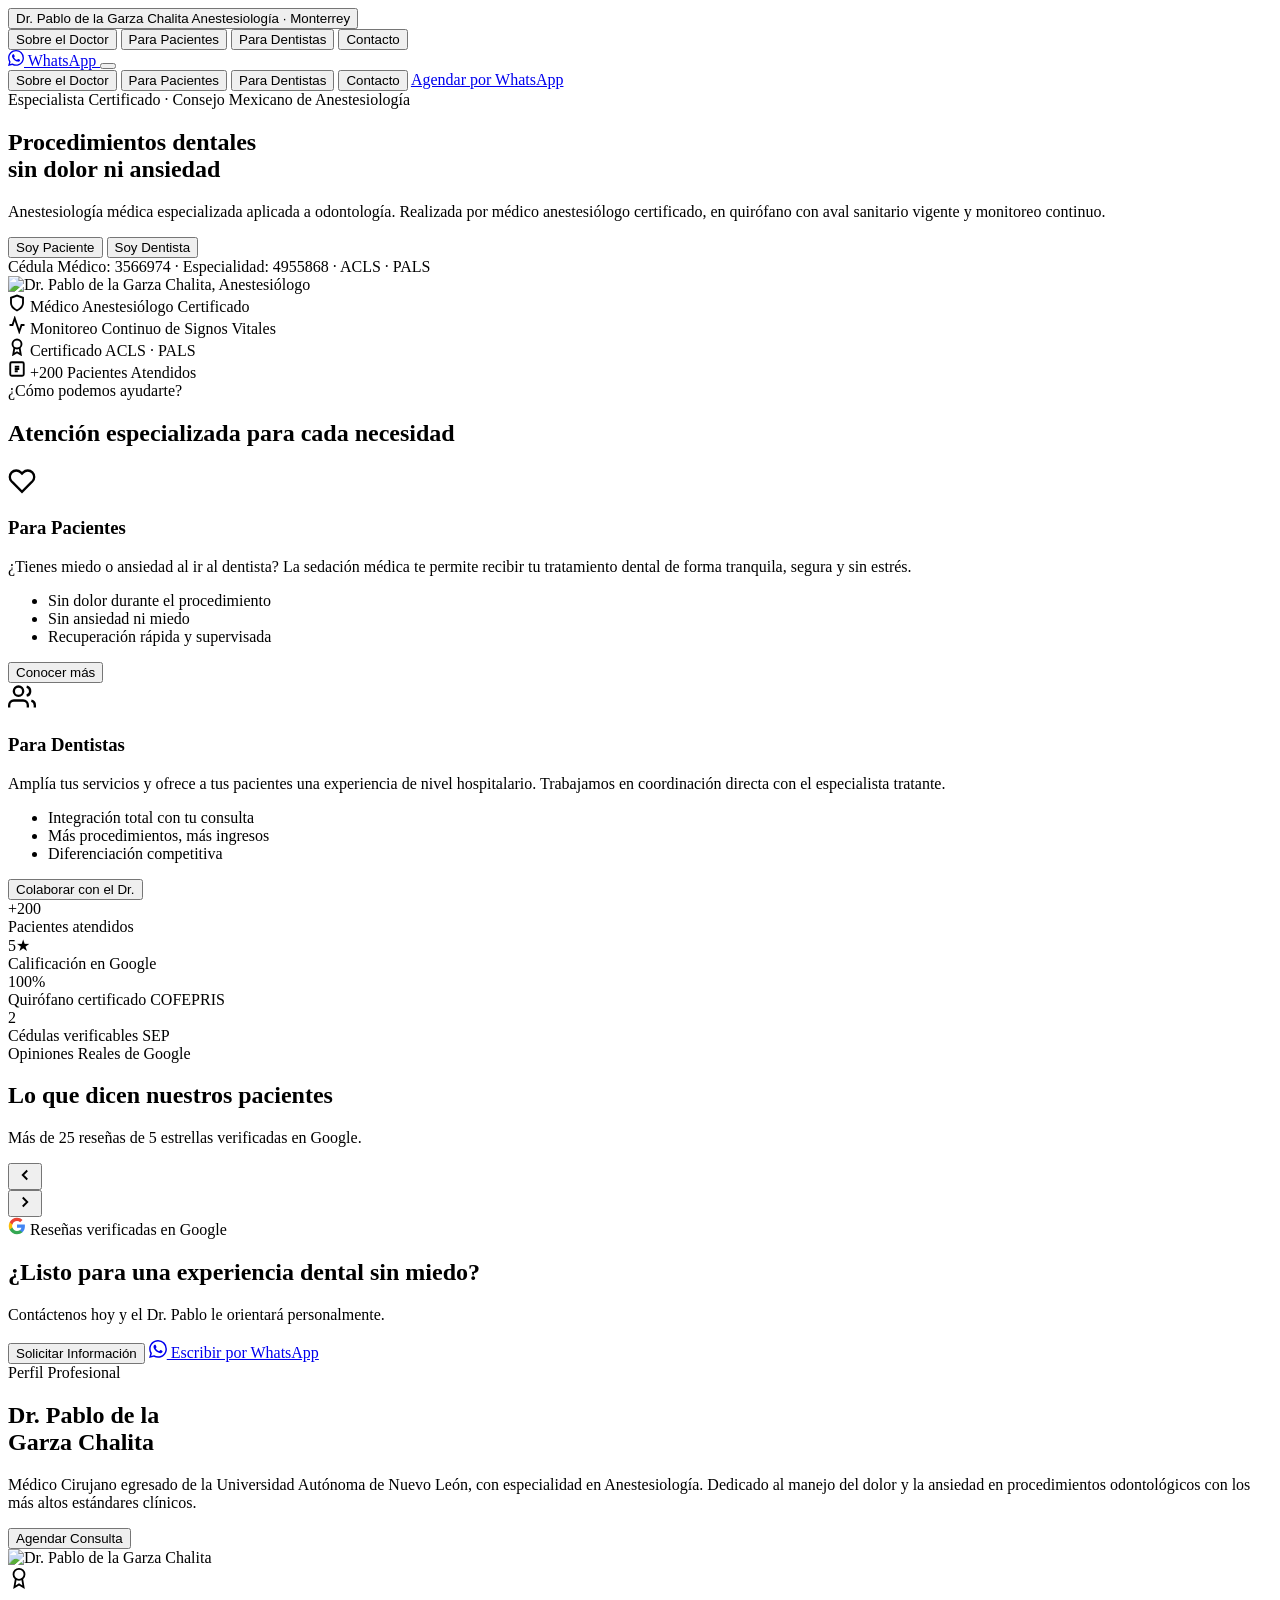
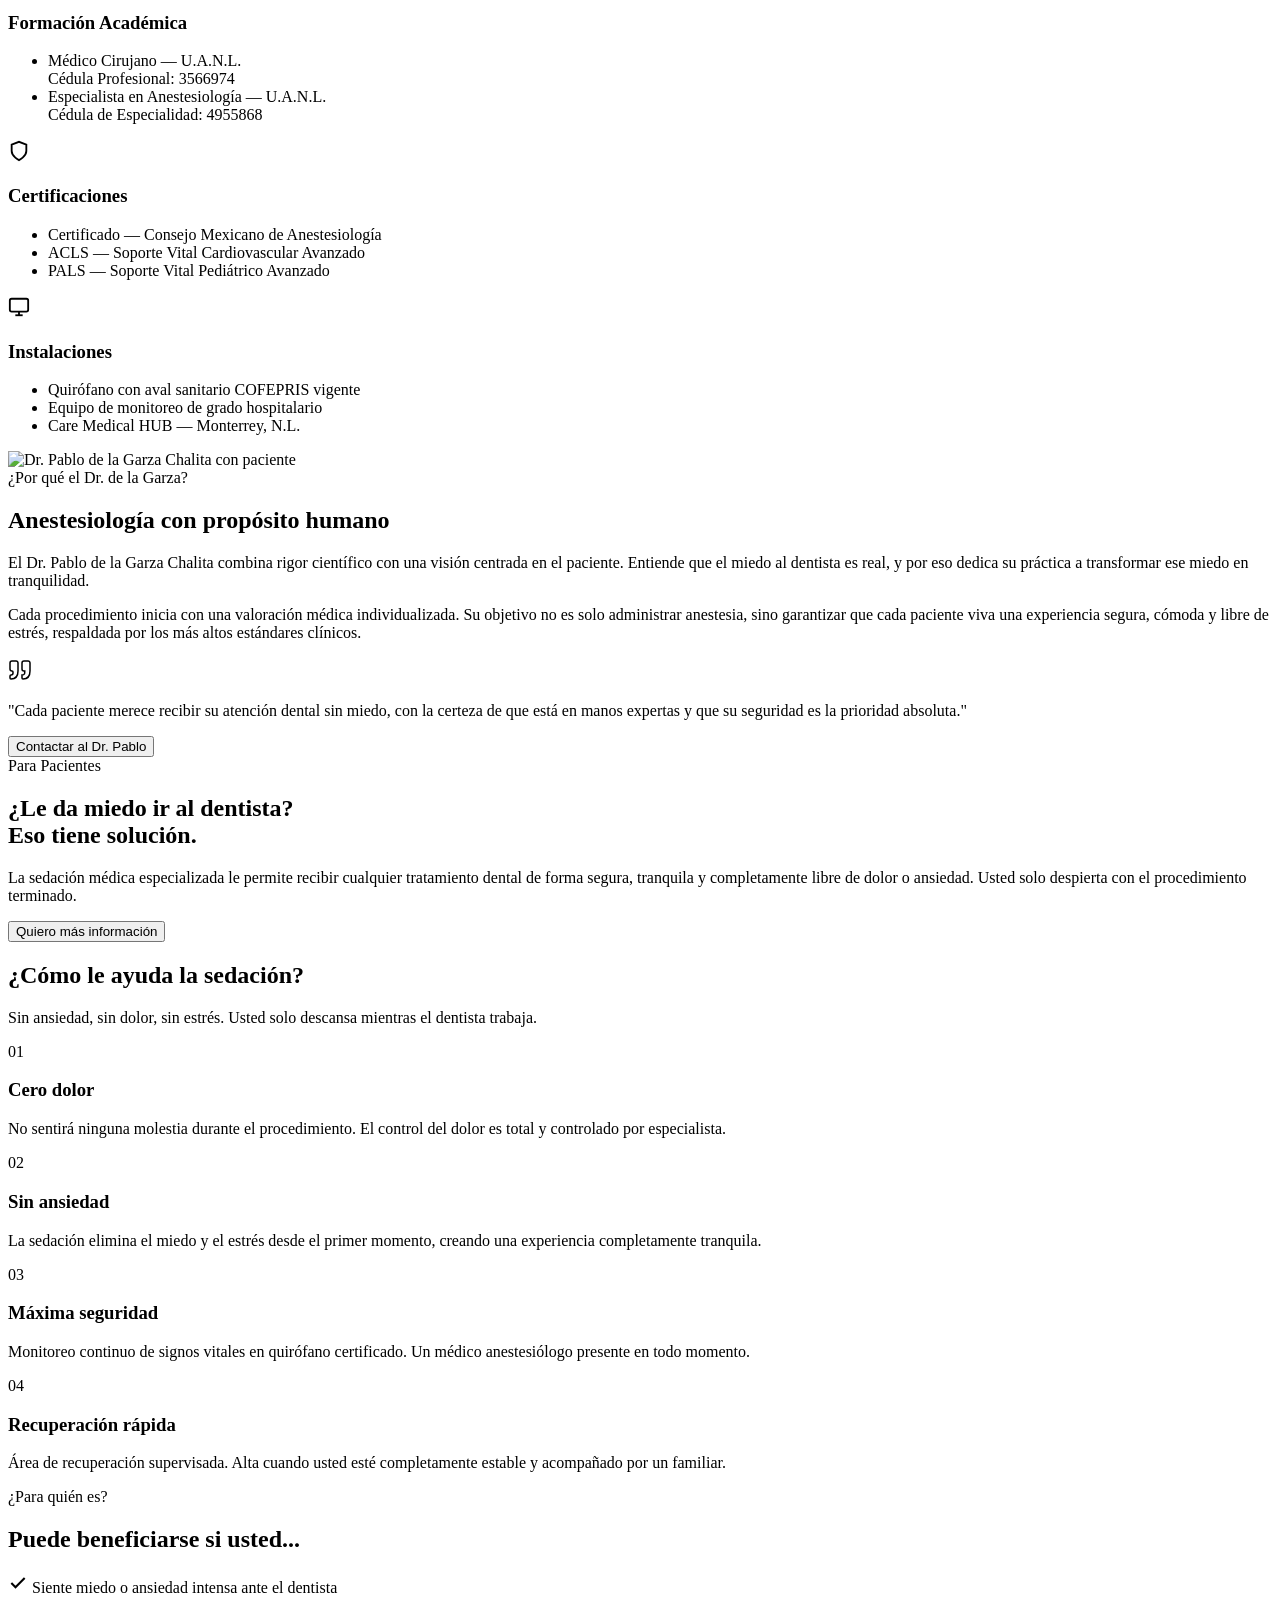
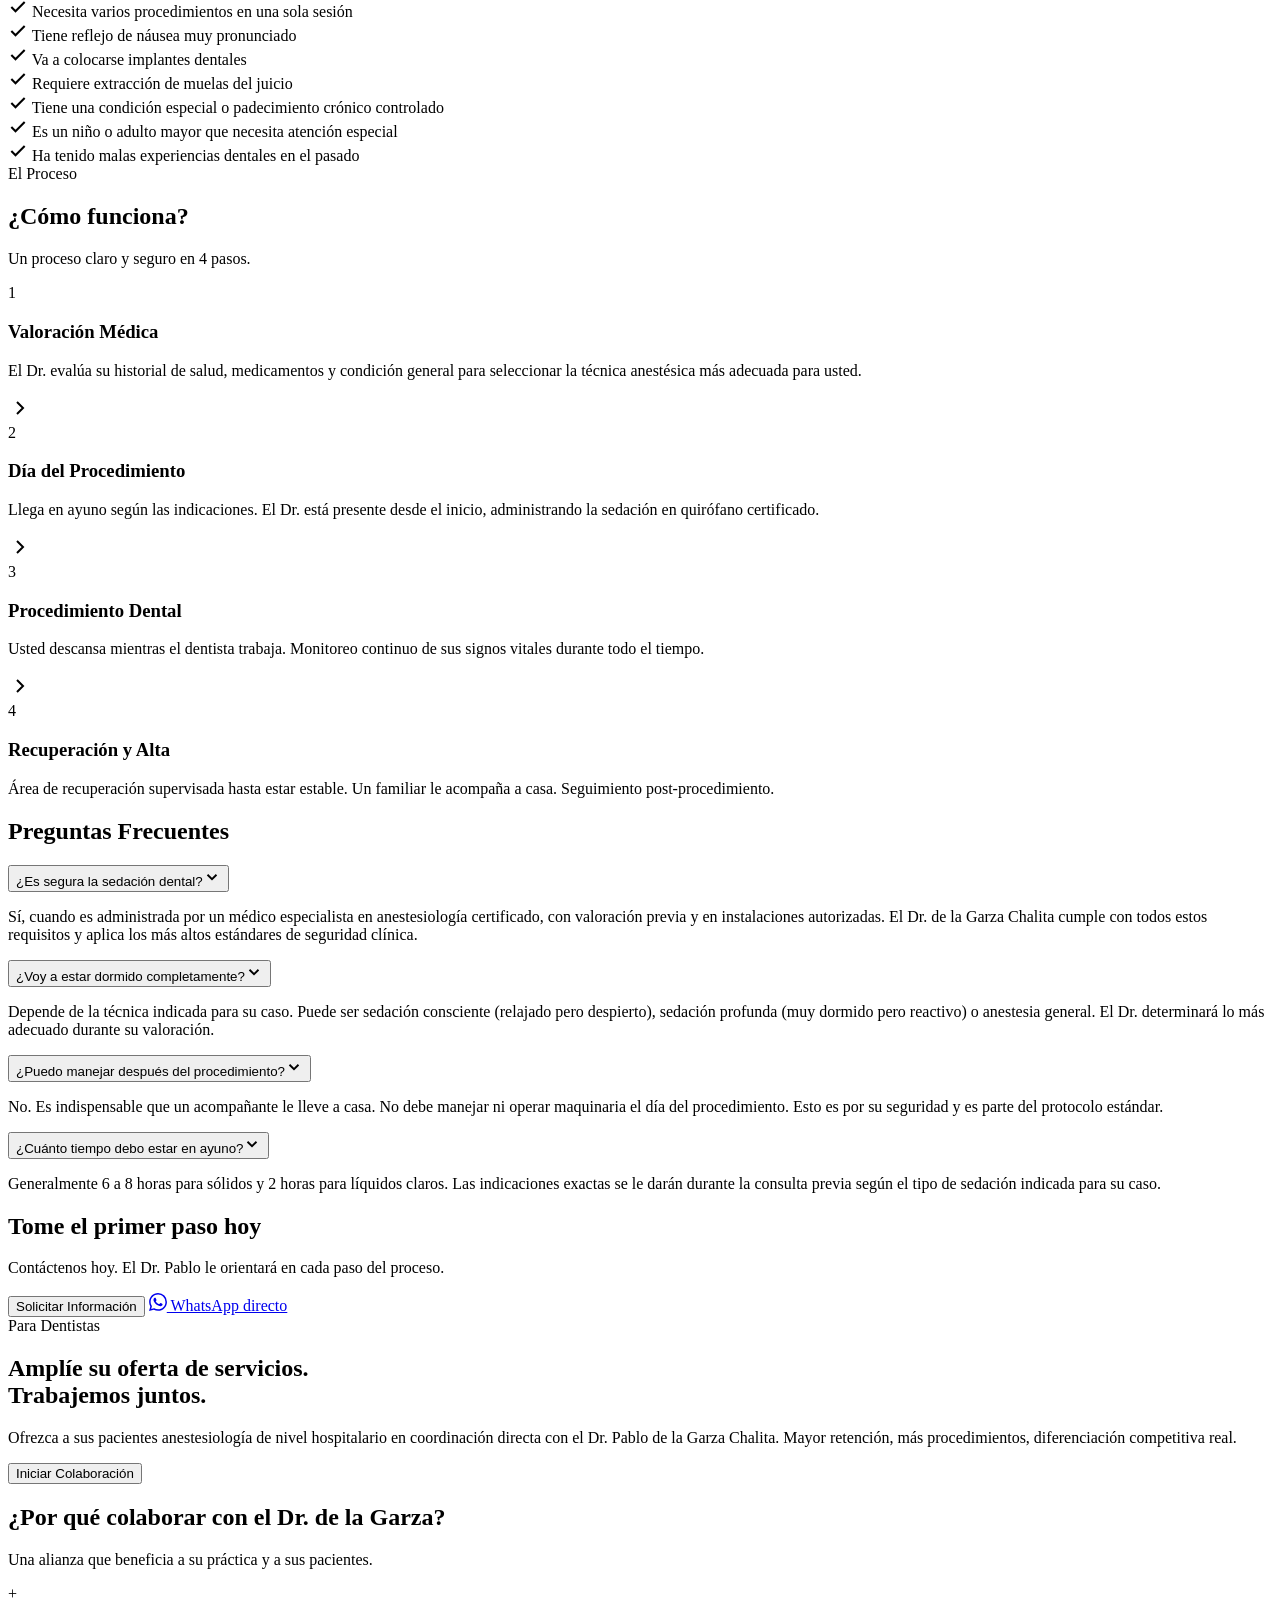
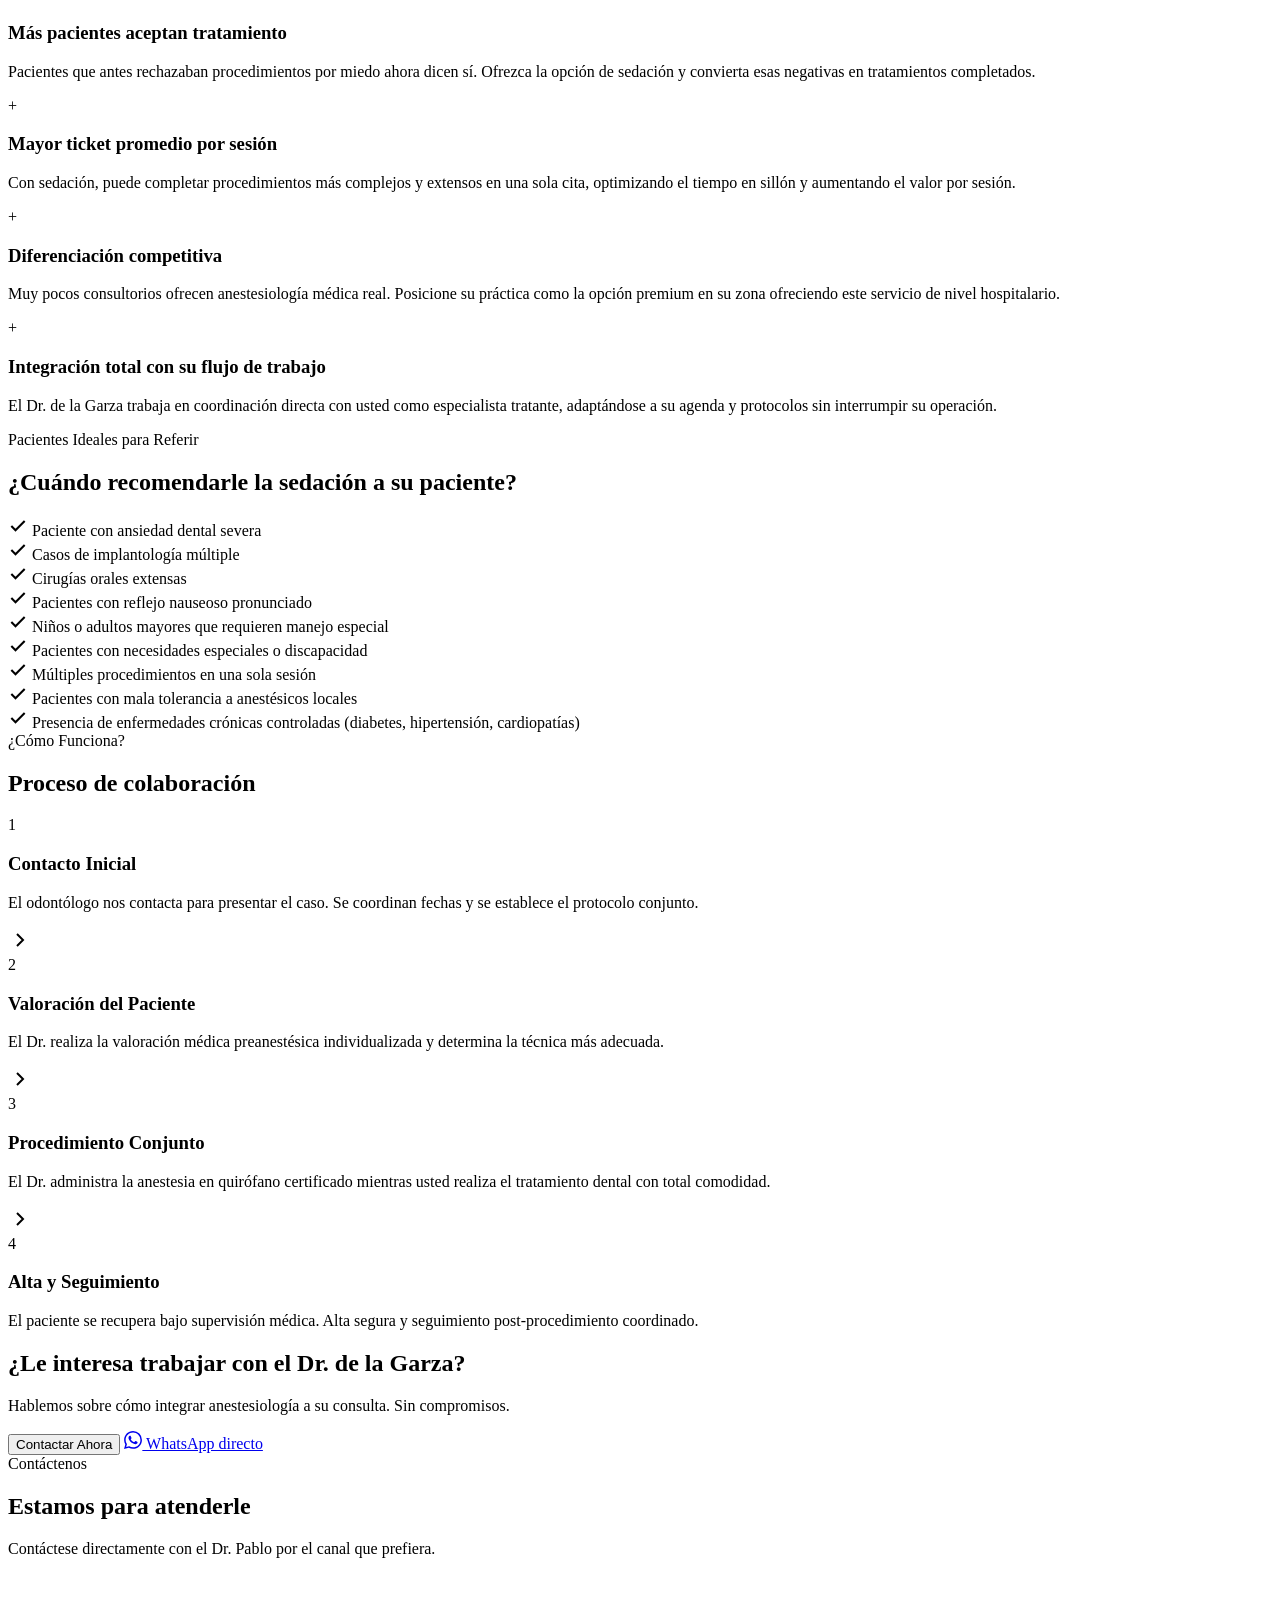
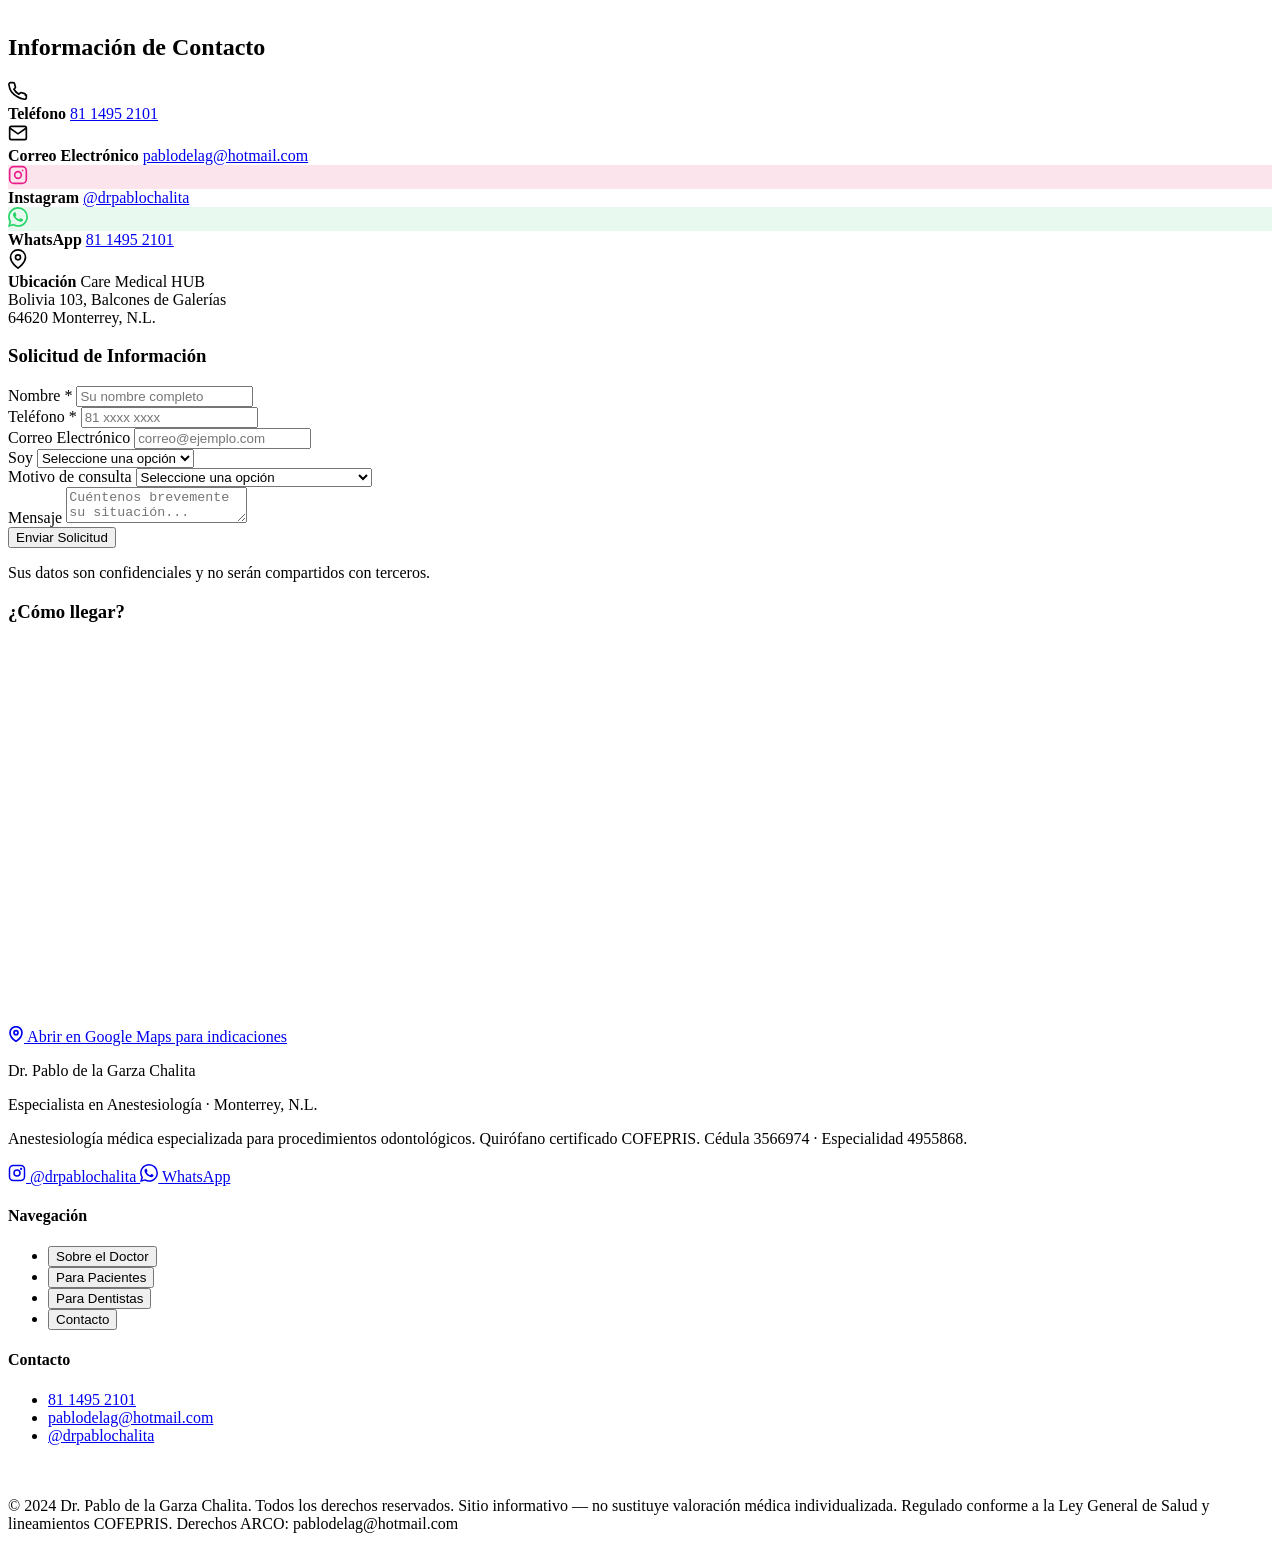
==== index.html @ 5758298a "Add files via upload" ====
<!DOCTYPE html>
<html lang="es">
<head>
  <meta charset="UTF-8" />
  <meta name="viewport" content="width=device-width, initial-scale=1.0" />
  <title>Dr. Pablo de la Garza Chalita — Anestesiología Dental | Monterrey</title>
  <meta name="description" content="Especialista en anestesiología para procedimientos odontológicos en Monterrey. Sedación segura en quirófano certificado. Dr. Pablo de la Garza Chalita." />
  <link rel="preconnect" href="https://fonts.googleapis.com" />
  <link rel="preconnect" href="https://fonts.gstatic.com" crossorigin />
  <link href="https://fonts.googleapis.com/css2?family=Inter:wght@400;500;600;700;800&display=swap" rel="stylesheet" />
  <link rel="icon" type="image/png" href="favicon.png" />
  <link rel="apple-touch-icon" href="favicon.png" />
  <link rel="stylesheet" href="css/styles.css" />
</head>
<body>

<!-- ═══════════════════════════════════════════════════════════
     NAVBAR
═══════════════════════════════════════════════════════════ -->
<nav id="navbar">
  <div class="nav-container">

    <button class="nav-brand" data-page="home" aria-label="Inicio">
      <span class="nav-brand-name">Dr. Pablo de la Garza Chalita</span>
      <span class="nav-brand-sub">Anestesiología · Monterrey</span>
    </button>

    <div class="nav-links" id="nav-links">
      <button class="nav-tab" data-page="doctor">Sobre el Doctor</button>
      <button class="nav-tab" data-page="pacientes">Para Pacientes</button>
      <button class="nav-tab" data-page="dentistas">Para Dentistas</button>
      <button class="nav-tab" data-page="contacto">Contacto</button>
    </div>

    <a href="https://wa.me/528114952101?text=Hola%20Dr.%20Pablo%2C%20me%20gustar%C3%ADa%20obtener%20informaci%C3%B3n%20sobre%20sus%20servicios."
       target="_blank" rel="noopener noreferrer" class="nav-wa" aria-label="WhatsApp">
      <svg width="16" height="16" viewBox="0 0 24 24" fill="currentColor" aria-hidden="true"><path d="M17.472 14.382c-.297-.149-1.758-.867-2.03-.967-.273-.099-.471-.148-.67.15-.197.297-.767.966-.94 1.164-.173.199-.347.223-.644.075-.297-.15-1.255-.463-2.39-1.475-.883-.788-1.48-1.761-1.653-2.059-.173-.297-.018-.458.13-.606.134-.133.298-.347.446-.52.149-.174.198-.298.298-.497.099-.198.05-.371-.025-.52-.075-.149-.669-1.612-.916-2.207-.242-.579-.487-.5-.669-.51-.173-.008-.371-.01-.57-.01-.198 0-.52.074-.792.372-.272.297-1.04 1.016-1.04 2.479 0 1.462 1.065 2.875 1.213 3.074.149.198 2.096 3.2 5.077 4.487.709.306 1.262.489 1.694.625.712.227 1.36.195 1.871.118.571-.085 1.758-.719 2.006-1.413.248-.694.248-1.289.173-1.413-.074-.124-.272-.198-.57-.347m-5.421 7.403h-.004a9.87 9.87 0 01-5.031-1.378l-.361-.214-3.741.982.998-3.648-.235-.374a9.86 9.86 0 01-1.51-5.26c.001-5.45 4.436-9.884 9.888-9.884 2.64 0 5.122 1.03 6.988 2.898a9.825 9.825 0 012.893 6.994c-.003 5.45-4.437 9.884-9.885 9.884m8.413-18.297A11.815 11.815 0 0012.05 0C5.495 0 .16 5.335.157 11.892c0 2.096.547 4.142 1.588 5.945L.057 24l6.305-1.654a11.882 11.882 0 005.683 1.448h.005c6.554 0 11.89-5.335 11.893-11.893a11.821 11.821 0 00-3.48-8.413z"/></svg>
      WhatsApp
    </a>

    <button class="hamburger" id="hamburger" aria-label="Menú" aria-expanded="false">
      <span></span><span></span><span></span>
    </button>
  </div>

  <div class="mobile-menu" id="mobile-menu">
    <button class="mob-tab" data-page="doctor">Sobre el Doctor</button>
    <button class="mob-tab" data-page="pacientes">Para Pacientes</button>
    <button class="mob-tab" data-page="dentistas">Para Dentistas</button>
    <button class="mob-tab" data-page="contacto">Contacto</button>
    <a href="https://wa.me/528114952101?text=Hola%20Dr.%20Pablo%2C%20me%20gustar%C3%ADa%20obtener%20informaci%C3%B3n%20sobre%20sus%20servicios."
       target="_blank" rel="noopener noreferrer" class="mob-wa">Agendar por WhatsApp</a>
  </div>
</nav>


<!-- ═══════════════════════════════════════════════════════════
     PAGE: HOME
═══════════════════════════════════════════════════════════ -->
<main id="page-home" class="page active">

  <!-- HERO -->
  <section class="hero">
    <div class="hero-bg"></div>
    <div class="hero-inner">
      <div class="hero-text">
        <div class="pill anim-fade-up">Especialista Certificado · Consejo Mexicano de Anestesiología</div>
        <h1 class="anim-fade-up d1">Procedimientos dentales<br/><span>sin dolor ni ansiedad</span></h1>
        <p class="hero-sub anim-fade-up d2">Anestesiología médica especializada aplicada a odontología. Realizada por médico anestesiólogo certificado, en quirófano con aval sanitario vigente y monitoreo continuo.</p>
        <div class="hero-ctas anim-fade-up d3">
          <button class="btn-primary" data-page="pacientes">Soy Paciente</button>
          <button class="btn-outline-w" data-page="dentistas">Soy Dentista</button>
        </div>
        <div class="hero-creds anim-fade-up d4">
          <span>Cédula Médico: 3566974</span>
          <span class="sep">·</span>
          <span>Especialidad: 4955868</span>
          <span class="sep">·</span>
          <span>ACLS · PALS</span>
        </div>
      </div>
      <div class="hero-photo anim-fade-right d2">
        <div class="hero-photo-card">
          <img src="img/doctor-principal.jpg" alt="Dr. Pablo de la Garza Chalita, Anestesiólogo" />
        </div>
      </div>
    </div>
  </section>

  <!-- TRUST BAR -->
  <div class="trust-bar">
    <div class="trust-inner">
      <div class="trust-item anim-fade-up">
        <svg width="18" height="18" viewBox="0 0 24 24" fill="none" stroke="currentColor" stroke-width="2.5" aria-hidden="true"><path d="M12 22s8-4 8-10V5l-8-3-8 3v7c0 6 8 10 8 10z"/></svg>
        Médico Anestesiólogo Certificado
      </div>
      <div class="trust-item anim-fade-up d1">
        <svg width="18" height="18" viewBox="0 0 24 24" fill="none" stroke="currentColor" stroke-width="2.5" aria-hidden="true"><polyline points="22 12 18 12 15 21 9 3 6 12 2 12"/></svg>
        Monitoreo Continuo de Signos Vitales
      </div>
      <div class="trust-item anim-fade-up d2">
        <svg width="18" height="18" viewBox="0 0 24 24" fill="none" stroke="currentColor" stroke-width="2.5" aria-hidden="true"><circle cx="12" cy="8" r="6"/><path d="M15.477 12.89L17 22l-5-3-5 3 1.523-9.11"/></svg>
        Certificado ACLS · PALS
      </div>
      <div class="trust-item anim-fade-up d3">
        <svg width="18" height="18" viewBox="0 0 24 24" fill="none" stroke="currentColor" stroke-width="2.5" aria-hidden="true"><rect x="3" y="3" width="18" height="18" rx="2"/><path d="M9 9h6M9 12h6M9 15h4"/></svg>
        +200 Pacientes Atendidos
      </div>
    </div>
  </div>

  <!-- AUDIENCIAS -->
  <section class="audiences">
    <div class="section-container">
      <div class="section-hd centered">
        <div class="pill pill-dark">¿Cómo podemos ayudarte?</div>
        <h2>Atención especializada para cada necesidad</h2>
      </div>
      <div class="audience-grid">
        <div class="audience-card patient-card anim-fade-left">
          <div class="audience-icon">
            <svg width="28" height="28" viewBox="0 0 24 24" fill="none" stroke="currentColor" stroke-width="2" aria-hidden="true"><path d="M20.84 4.61a5.5 5.5 0 0 0-7.78 0L12 5.67l-1.06-1.06a5.5 5.5 0 0 0-7.78 7.78l1.06 1.06L12 21.23l7.78-7.78 1.06-1.06a5.5 5.5 0 0 0 0-7.78z"/></svg>
          </div>
          <h3>Para Pacientes</h3>
          <p>¿Tienes miedo o ansiedad al ir al dentista? La sedación médica te permite recibir tu tratamiento dental de forma tranquila, segura y sin estrés.</p>
          <ul class="audience-list">
            <li>Sin dolor durante el procedimiento</li>
            <li>Sin ansiedad ni miedo</li>
            <li>Recuperación rápida y supervisada</li>
          </ul>
          <button class="btn-primary" data-page="pacientes">Conocer más</button>
        </div>

        <div class="audience-card dentist-card anim-fade-right">
          <div class="audience-icon dentist-icon">
            <svg width="28" height="28" viewBox="0 0 24 24" fill="none" stroke="currentColor" stroke-width="2" aria-hidden="true"><path d="M17 21v-2a4 4 0 0 0-4-4H5a4 4 0 0 0-4 4v2"/><circle cx="9" cy="7" r="4"/><path d="M23 21v-2a4 4 0 0 0-3-3.87"/><path d="M16 3.13a4 4 0 0 1 0 7.75"/></svg>
          </div>
          <h3>Para Dentistas</h3>
          <p>Amplía tus servicios y ofrece a tus pacientes una experiencia de nivel hospitalario. Trabajamos en coordinación directa con el especialista tratante.</p>
          <ul class="audience-list">
            <li>Integración total con tu consulta</li>
            <li>Más procedimientos, más ingresos</li>
            <li>Diferenciación competitiva</li>
          </ul>
          <button class="btn-navy" data-page="dentistas">Colaborar con el Dr.</button>
        </div>
      </div>
    </div>
  </section>

  <!-- STATS -->
  <section class="stats-section">
    <div class="section-container">
      <div class="stats-grid">
        <div class="stat-item anim-scale">
          <div class="stat-num">+200</div>
          <div class="stat-lbl">Pacientes atendidos</div>
        </div>
        <div class="stat-item anim-scale d1">
          <div class="stat-num">5★</div>
          <div class="stat-lbl">Calificación en Google</div>
        </div>
        <div class="stat-item anim-scale d2">
          <div class="stat-num">100%</div>
          <div class="stat-lbl">Quirófano certificado COFEPRIS</div>
        </div>
        <div class="stat-item anim-scale d3">
          <div class="stat-num">2</div>
          <div class="stat-lbl">Cédulas verificables SEP</div>
        </div>
      </div>
    </div>
  </section>

  <!-- TESTIMONIALES -->
  <section class="testimonials-section">
    <div class="section-container">
      <div class="section-hd centered">
        <div class="pill">Opiniones Reales de Google</div>
        <h2>Lo que dicen nuestros pacientes</h2>
        <p class="section-sub">Más de 25 reseñas de 5 estrellas verificadas en Google.</p>
      </div>
      <div class="testimonials-wrap anim-fade-up">
        <div class="testimonials-track" id="testimonials-track">
          <!-- Rendered by JS -->
        </div>
        <div class="testimonials-nav">
          <button class="t-prev" id="t-prev" aria-label="Anterior">
            <svg width="18" height="18" viewBox="0 0 24 24" fill="none" stroke="currentColor" stroke-width="2.5"><polyline points="15 18 9 12 15 6"/></svg>
          </button>
          <div class="t-dots" id="t-dots"></div>
          <button class="t-next" id="t-next" aria-label="Siguiente">
            <svg width="18" height="18" viewBox="0 0 24 24" fill="none" stroke="currentColor" stroke-width="2.5"><polyline points="9 18 15 12 9 6"/></svg>
          </button>
        </div>
        <div class="google-badge">
          <svg width="18" height="18" viewBox="0 0 24 24" aria-hidden="true"><path d="M22.56 12.25c0-.78-.07-1.53-.2-2.25H12v4.26h5.92c-.26 1.37-1.04 2.53-2.21 3.31v2.77h3.57c2.08-1.92 3.28-4.74 3.28-8.09z" fill="#4285F4"/><path d="M12 23c2.97 0 5.46-.98 7.28-2.66l-3.57-2.77c-.98.66-2.23 1.06-3.71 1.06-2.86 0-5.29-1.93-6.16-4.53H2.18v2.84C3.99 20.53 7.7 23 12 23z" fill="#34A853"/><path d="M5.84 14.09c-.22-.66-.35-1.36-.35-2.09s.13-1.43.35-2.09V7.07H2.18C1.43 8.55 1 10.22 1 12s.43 3.45 1.18 4.93l2.85-2.22.81-.62z" fill="#FBBC05"/><path d="M12 5.38c1.62 0 3.06.56 4.21 1.64l3.15-3.15C17.45 2.09 14.97 1 12 1 7.7 1 3.99 3.47 2.18 7.07l3.66 2.84c.87-2.6 3.3-4.53 6.16-4.53z" fill="#EA4335"/></svg>
          Reseñas verificadas en Google
        </div>
      </div>
    </div>
  </section>

  <!-- HOME CTA FINAL -->
  <section class="cta-banner">
    <div class="section-container">
      <div class="cta-banner-inner">
        <div class="cta-banner-text">
          <h2>¿Listo para una experiencia dental sin miedo?</h2>
          <p>Contáctenos hoy y el Dr. Pablo le orientará personalmente.</p>
        </div>
        <div class="cta-banner-btns">
          <button class="btn-primary" data-page="contacto">Solicitar Información</button>
          <a href="https://wa.me/528114952101?text=Hola%20Dr.%20Pablo%2C%20me%20gustar%C3%ADa%20obtener%20informaci%C3%B3n%20sobre%20sus%20servicios."
             target="_blank" rel="noopener noreferrer" class="btn-wa-lg">
            <svg width="18" height="18" viewBox="0 0 24 24" fill="currentColor" aria-hidden="true"><path d="M17.472 14.382c-.297-.149-1.758-.867-2.03-.967-.273-.099-.471-.148-.67.15-.197.297-.767.966-.94 1.164-.173.199-.347.223-.644.075-.297-.15-1.255-.463-2.39-1.475-.883-.788-1.48-1.761-1.653-2.059-.173-.297-.018-.458.13-.606.134-.133.298-.347.446-.52.149-.174.198-.298.298-.497.099-.198.05-.371-.025-.52-.075-.149-.669-1.612-.916-2.207-.242-.579-.487-.5-.669-.51-.173-.008-.371-.01-.57-.01-.198 0-.52.074-.792.372-.272.297-1.04 1.016-1.04 2.479 0 1.462 1.065 2.875 1.213 3.074.149.198 2.096 3.2 5.077 4.487.709.306 1.262.489 1.694.625.712.227 1.36.195 1.871.118.571-.085 1.758-.719 2.006-1.413.248-.694.248-1.289.173-1.413-.074-.124-.272-.198-.57-.347m-5.421 7.403h-.004a9.87 9.87 0 01-5.031-1.378l-.361-.214-3.741.982.998-3.648-.235-.374a9.86 9.86 0 01-1.51-5.26c.001-5.45 4.436-9.884 9.888-9.884 2.64 0 5.122 1.03 6.988 2.898a9.825 9.825 0 012.893 6.994c-.003 5.45-4.437 9.884-9.885 9.884m8.413-18.297A11.815 11.815 0 0012.05 0C5.495 0 .16 5.335.157 11.892c0 2.096.547 4.142 1.588 5.945L.057 24l6.305-1.654a11.882 11.882 0 005.683 1.448h.005c6.554 0 11.89-5.335 11.893-11.893a11.821 11.821 0 00-3.48-8.413z"/></svg>
            Escribir por WhatsApp
          </a>
        </div>
      </div>
    </div>
  </section>

</main><!-- end page-home -->


<!-- ═══════════════════════════════════════════════════════════
     PAGE: SOBRE EL DOCTOR
═══════════════════════════════════════════════════════════ -->
<main id="page-doctor" class="page">

  <section class="page-hero page-hero-navy">
    <div class="section-container">
      <div class="page-hero-inner">
        <div class="page-hero-text">
          <div class="pill pill-light">Perfil Profesional</div>
          <h1>Dr. Pablo de la<br/>Garza Chalita</h1>
          <p>Médico Cirujano egresado de la Universidad Autónoma de Nuevo León, con especialidad en Anestesiología. Dedicado al manejo del dolor y la ansiedad en procedimientos odontológicos con los más altos estándares clínicos.</p>
          <button class="btn-primary" data-page="contacto">Agendar Consulta</button>
        </div>
        <div class="page-hero-photo">
          <img src="img/doctor-principal.jpg" alt="Dr. Pablo de la Garza Chalita" />
        </div>
      </div>
    </div>
  </section>

  <section class="credentials-section">
    <div class="section-container">
      <div class="creds-grid">
        <div class="cred-card anim-fade-up">
          <div class="cred-icon">
            <svg width="22" height="22" viewBox="0 0 24 24" fill="none" stroke="currentColor" stroke-width="2" aria-hidden="true"><circle cx="12" cy="8" r="6"/><path d="M15.477 12.89L17 22l-5-3-5 3 1.523-9.11"/></svg>
          </div>
          <h3>Formación Académica</h3>
          <ul>
            <li>Médico Cirujano — U.A.N.L.<br/><span>Cédula Profesional: 3566974</span></li>
            <li>Especialista en Anestesiología — U.A.N.L.<br/><span>Cédula de Especialidad: 4955868</span></li>
          </ul>
        </div>
        <div class="cred-card anim-fade-up d1">
          <div class="cred-icon">
            <svg width="22" height="22" viewBox="0 0 24 24" fill="none" stroke="currentColor" stroke-width="2" aria-hidden="true"><path d="M12 22s8-4 8-10V5l-8-3-8 3v7c0 6 8 10 8 10z"/></svg>
          </div>
          <h3>Certificaciones</h3>
          <ul>
            <li>Certificado — Consejo Mexicano de Anestesiología</li>
            <li>ACLS — Soporte Vital Cardiovascular Avanzado</li>
            <li>PALS — Soporte Vital Pediátrico Avanzado</li>
          </ul>
        </div>
        <div class="cred-card anim-fade-up d2">
          <div class="cred-icon">
            <svg width="22" height="22" viewBox="0 0 24 24" fill="none" stroke="currentColor" stroke-width="2" aria-hidden="true"><rect x="2" y="3" width="20" height="14" rx="2"/><line x1="8" y1="21" x2="16" y2="21"/><line x1="12" y1="17" x2="12" y2="21"/></svg>
          </div>
          <h3>Instalaciones</h3>
          <ul>
            <li>Quirófano con aval sanitario COFEPRIS vigente</li>
            <li>Equipo de monitoreo de grado hospitalario</li>
            <li>Care Medical HUB — Monterrey, N.L.</li>
          </ul>
        </div>
      </div>
    </div>
  </section>

  <section class="about-story">
    <div class="section-container">
      <div class="story-grid">
        <div class="story-photo anim-fade-left">
          <img src="img/doctor-paciente.jpg" alt="Dr. Pablo de la Garza Chalita con paciente" />
        </div>
        <div class="story-text anim-fade-right">
          <div class="pill pill-dark">¿Por qué el Dr. de la Garza?</div>
          <h2>Anestesiología con propósito humano</h2>
          <p>El Dr. Pablo de la Garza Chalita combina rigor científico con una visión centrada en el paciente. Entiende que el miedo al dentista es real, y por eso dedica su práctica a transformar ese miedo en tranquilidad.</p>
          <p>Cada procedimiento inicia con una valoración médica individualizada. Su objetivo no es solo administrar anestesia, sino garantizar que cada paciente viva una experiencia segura, cómoda y libre de estrés, respaldada por los más altos estándares clínicos.</p>
          <div class="story-quote">
            <svg width="24" height="24" viewBox="0 0 24 24" fill="none" stroke="currentColor" stroke-width="1.5" aria-hidden="true"><path d="M3 21c3 0 7-1 7-8V5c0-1.25-.756-2.017-2-2H4c-1.25 0-2 .75-2 1.972V11c0 1.25.75 2 2 2 1 0 1 0 1 1v1c0 1-1 2-2 2s-1 .008-1 1.031V20c0 1 0 1 1 1z"/><path d="M15 21c3 0 7-1 7-8V5c0-1.25-.757-2.017-2-2h-4c-1.25 0-2 .75-2 1.972V11c0 1.25.75 2 2 2h.75c0 2.25.25 4-2.75 4v3c0 1 0 1 1 1z"/></svg>
            <p>"Cada paciente merece recibir su atención dental sin miedo, con la certeza de que está en manos expertas y que su seguridad es la prioridad absoluta."</p>
          </div>
          <button class="btn-primary" data-page="contacto">Contactar al Dr. Pablo</button>
        </div>
      </div>
    </div>
  </section>

</main><!-- end page-doctor -->


<!-- ═══════════════════════════════════════════════════════════
     PAGE: PARA PACIENTES
═══════════════════════════════════════════════════════════ -->
<main id="page-pacientes" class="page">

  <section class="page-hero page-hero-blue">
    <div class="section-container">
      <div class="page-hero-centered">
        <div class="pill pill-light">Para Pacientes</div>
        <h1>¿Le da miedo ir al dentista?<br/>Eso tiene solución.</h1>
        <p>La sedación médica especializada le permite recibir cualquier tratamiento dental de forma segura, tranquila y completamente libre de dolor o ansiedad. Usted solo despierta con el procedimiento terminado.</p>
        <button class="btn-primary" data-page="contacto">Quiero más información</button>
      </div>
    </div>
  </section>

  <section class="benefits-section">
    <div class="section-container">
      <div class="section-hd centered">
        <h2>¿Cómo le ayuda la sedación?</h2>
        <p class="section-sub">Sin ansiedad, sin dolor, sin estrés. Usted solo descansa mientras el dentista trabaja.</p>
      </div>
      <div class="benefits-grid">
        <div class="benefit-card anim-fade-up">
          <div class="benefit-num">01</div>
          <h3>Cero dolor</h3>
          <p>No sentirá ninguna molestia durante el procedimiento. El control del dolor es total y controlado por especialista.</p>
        </div>
        <div class="benefit-card anim-fade-up d1">
          <div class="benefit-num">02</div>
          <h3>Sin ansiedad</h3>
          <p>La sedación elimina el miedo y el estrés desde el primer momento, creando una experiencia completamente tranquila.</p>
        </div>
        <div class="benefit-card anim-fade-up d2">
          <div class="benefit-num">03</div>
          <h3>Máxima seguridad</h3>
          <p>Monitoreo continuo de signos vitales en quirófano certificado. Un médico anestesiólogo presente en todo momento.</p>
        </div>
        <div class="benefit-card anim-fade-up d3">
          <div class="benefit-num">04</div>
          <h3>Recuperación rápida</h3>
          <p>Área de recuperación supervisada. Alta cuando usted esté completamente estable y acompañado por un familiar.</p>
        </div>
      </div>
    </div>
  </section>

  <section class="cuando-section">
    <div class="section-container">
      <div class="section-hd centered">
        <div class="pill pill-dark">¿Para quién es?</div>
        <h2>Puede beneficiarse si usted...</h2>
      </div>
      <div class="cuando-grid">
        <div class="cuando-item">
          <svg width="20" height="20" viewBox="0 0 24 24" fill="none" stroke="currentColor" stroke-width="2.5" aria-hidden="true"><polyline points="20 6 9 17 4 12"/></svg>
          Siente miedo o ansiedad intensa ante el dentista
        </div>
        <div class="cuando-item">
          <svg width="20" height="20" viewBox="0 0 24 24" fill="none" stroke="currentColor" stroke-width="2.5" aria-hidden="true"><polyline points="20 6 9 17 4 12"/></svg>
          Necesita varios procedimientos en una sola sesión
        </div>
        <div class="cuando-item">
          <svg width="20" height="20" viewBox="0 0 24 24" fill="none" stroke="currentColor" stroke-width="2.5" aria-hidden="true"><polyline points="20 6 9 17 4 12"/></svg>
          Tiene reflejo de náusea muy pronunciado
        </div>
        <div class="cuando-item">
          <svg width="20" height="20" viewBox="0 0 24 24" fill="none" stroke="currentColor" stroke-width="2.5" aria-hidden="true"><polyline points="20 6 9 17 4 12"/></svg>
          Va a colocarse implantes dentales
        </div>
        <div class="cuando-item">
          <svg width="20" height="20" viewBox="0 0 24 24" fill="none" stroke="currentColor" stroke-width="2.5" aria-hidden="true"><polyline points="20 6 9 17 4 12"/></svg>
          Requiere extracción de muelas del juicio
        </div>
        <div class="cuando-item">
          <svg width="20" height="20" viewBox="0 0 24 24" fill="none" stroke="currentColor" stroke-width="2.5" aria-hidden="true"><polyline points="20 6 9 17 4 12"/></svg>
          Tiene una condición especial o padecimiento crónico controlado
        </div>
        <div class="cuando-item">
          <svg width="20" height="20" viewBox="0 0 24 24" fill="none" stroke="currentColor" stroke-width="2.5" aria-hidden="true"><polyline points="20 6 9 17 4 12"/></svg>
          Es un niño o adulto mayor que necesita atención especial
        </div>
        <div class="cuando-item">
          <svg width="20" height="20" viewBox="0 0 24 24" fill="none" stroke="currentColor" stroke-width="2.5" aria-hidden="true"><polyline points="20 6 9 17 4 12"/></svg>
          Ha tenido malas experiencias dentales en el pasado
        </div>
      </div>
    </div>
  </section>

  <section class="process-section">
    <div class="section-container">
      <div class="section-hd centered">
        <div class="pill pill-dark">El Proceso</div>
        <h2>¿Cómo funciona?</h2>
        <p class="section-sub">Un proceso claro y seguro en 4 pasos.</p>
      </div>
      <div class="process-grid">
        <div class="process-step anim-fade-up">
          <div class="process-circle">1</div>
          <h3>Valoración Médica</h3>
          <p>El Dr. evalúa su historial de salud, medicamentos y condición general para seleccionar la técnica anestésica más adecuada para usted.</p>
        </div>
        <div class="process-arrow" aria-hidden="true">
          <svg width="24" height="24" viewBox="0 0 24 24" fill="none" stroke="currentColor" stroke-width="2"><polyline points="9 18 15 12 9 6"/></svg>
        </div>
        <div class="process-step anim-fade-up d1">
          <div class="process-circle">2</div>
          <h3>Día del Procedimiento</h3>
          <p>Llega en ayuno según las indicaciones. El Dr. está presente desde el inicio, administrando la sedación en quirófano certificado.</p>
        </div>
        <div class="process-arrow" aria-hidden="true">
          <svg width="24" height="24" viewBox="0 0 24 24" fill="none" stroke="currentColor" stroke-width="2"><polyline points="9 18 15 12 9 6"/></svg>
        </div>
        <div class="process-step anim-fade-up d2">
          <div class="process-circle">3</div>
          <h3>Procedimiento Dental</h3>
          <p>Usted descansa mientras el dentista trabaja. Monitoreo continuo de sus signos vitales durante todo el tiempo.</p>
        </div>
        <div class="process-arrow" aria-hidden="true">
          <svg width="24" height="24" viewBox="0 0 24 24" fill="none" stroke="currentColor" stroke-width="2"><polyline points="9 18 15 12 9 6"/></svg>
        </div>
        <div class="process-step anim-fade-up d3">
          <div class="process-circle">4</div>
          <h3>Recuperación y Alta</h3>
          <p>Área de recuperación supervisada hasta estar estable. Un familiar le acompaña a casa. Seguimiento post-procedimiento.</p>
        </div>
      </div>
    </div>
  </section>

  <section class="faq-section">
    <div class="section-container">
      <div class="section-hd centered">
        <h2>Preguntas Frecuentes</h2>
      </div>
      <div class="faq-list" id="faq-pacientes">
        <div class="faq-item">
          <button class="faq-q">¿Es segura la sedación dental?<svg width="18" height="18" viewBox="0 0 24 24" fill="none" stroke="currentColor" stroke-width="2.5" aria-hidden="true"><polyline points="6 9 12 15 18 9"/></svg></button>
          <div class="faq-a"><p>Sí, cuando es administrada por un médico especialista en anestesiología certificado, con valoración previa y en instalaciones autorizadas. El Dr. de la Garza Chalita cumple con todos estos requisitos y aplica los más altos estándares de seguridad clínica.</p></div>
        </div>
        <div class="faq-item">
          <button class="faq-q">¿Voy a estar dormido completamente?<svg width="18" height="18" viewBox="0 0 24 24" fill="none" stroke="currentColor" stroke-width="2.5" aria-hidden="true"><polyline points="6 9 12 15 18 9"/></svg></button>
          <div class="faq-a"><p>Depende de la técnica indicada para su caso. Puede ser sedación consciente (relajado pero despierto), sedación profunda (muy dormido pero reactivo) o anestesia general. El Dr. determinará lo más adecuado durante su valoración.</p></div>
        </div>
        <div class="faq-item">
          <button class="faq-q">¿Puedo manejar después del procedimiento?<svg width="18" height="18" viewBox="0 0 24 24" fill="none" stroke="currentColor" stroke-width="2.5" aria-hidden="true"><polyline points="6 9 12 15 18 9"/></svg></button>
          <div class="faq-a"><p>No. Es indispensable que un acompañante le lleve a casa. No debe manejar ni operar maquinaria el día del procedimiento. Esto es por su seguridad y es parte del protocolo estándar.</p></div>
        </div>
        <div class="faq-item">
          <button class="faq-q">¿Cuánto tiempo debo estar en ayuno?<svg width="18" height="18" viewBox="0 0 24 24" fill="none" stroke="currentColor" stroke-width="2.5" aria-hidden="true"><polyline points="6 9 12 15 18 9"/></svg></button>
          <div class="faq-a"><p>Generalmente 6 a 8 horas para sólidos y 2 horas para líquidos claros. Las indicaciones exactas se le darán durante la consulta previa según el tipo de sedación indicada para su caso.</p></div>
        </div>
      </div>
    </div>
  </section>

  <section class="cta-banner">
    <div class="section-container">
      <div class="cta-banner-inner">
        <div class="cta-banner-text">
          <h2>Tome el primer paso hoy</h2>
          <p>Contáctenos hoy. El Dr. Pablo le orientará en cada paso del proceso.</p>
        </div>
        <div class="cta-banner-btns">
          <button class="btn-primary" data-page="contacto">Solicitar Información</button>
          <a href="https://wa.me/528114952101?text=Hola%20Dr.%20Pablo%2C%20soy%20paciente%20y%20me%20gustar%C3%ADa%20informaci%C3%B3n%20sobre%20sedaci%C3%B3n%20dental."
             target="_blank" rel="noopener noreferrer" class="btn-wa-lg">
            <svg width="18" height="18" viewBox="0 0 24 24" fill="currentColor" aria-hidden="true"><path d="M17.472 14.382c-.297-.149-1.758-.867-2.03-.967-.273-.099-.471-.148-.67.15-.197.297-.767.966-.94 1.164-.173.199-.347.223-.644.075-.297-.15-1.255-.463-2.39-1.475-.883-.788-1.48-1.761-1.653-2.059-.173-.297-.018-.458.13-.606.134-.133.298-.347.446-.52.149-.174.198-.298.298-.497.099-.198.05-.371-.025-.52-.075-.149-.669-1.612-.916-2.207-.242-.579-.487-.5-.669-.51-.173-.008-.371-.01-.57-.01-.198 0-.52.074-.792.372-.272.297-1.04 1.016-1.04 2.479 0 1.462 1.065 2.875 1.213 3.074.149.198 2.096 3.2 5.077 4.487.709.306 1.262.489 1.694.625.712.227 1.36.195 1.871.118.571-.085 1.758-.719 2.006-1.413.248-.694.248-1.289.173-1.413-.074-.124-.272-.198-.57-.347m-5.421 7.403h-.004a9.87 9.87 0 01-5.031-1.378l-.361-.214-3.741.982.998-3.648-.235-.374a9.86 9.86 0 01-1.51-5.26c.001-5.45 4.436-9.884 9.888-9.884 2.64 0 5.122 1.03 6.988 2.898a9.825 9.825 0 012.893 6.994c-.003 5.45-4.437 9.884-9.885 9.884m8.413-18.297A11.815 11.815 0 0012.05 0C5.495 0 .16 5.335.157 11.892c0 2.096.547 4.142 1.588 5.945L.057 24l6.305-1.654a11.882 11.882 0 005.683 1.448h.005c6.554 0 11.89-5.335 11.893-11.893a11.821 11.821 0 00-3.48-8.413z"/></svg>
            WhatsApp directo
          </a>
        </div>
      </div>
    </div>
  </section>

</main><!-- end page-pacientes -->


<!-- ═══════════════════════════════════════════════════════════
     PAGE: PARA DENTISTAS
═══════════════════════════════════════════════════════════ -->
<main id="page-dentistas" class="page">

  <section class="page-hero page-hero-teal">
    <div class="section-container">
      <div class="page-hero-centered">
        <div class="pill pill-light">Para Dentistas</div>
        <h1>Amplíe su oferta de servicios.<br/>Trabajemos juntos.</h1>
        <p>Ofrezca a sus pacientes anestesiología de nivel hospitalario en coordinación directa con el Dr. Pablo de la Garza Chalita. Mayor retención, más procedimientos, diferenciación competitiva real.</p>
        <button class="btn-primary" data-page="contacto">Iniciar Colaboración</button>
      </div>
    </div>
  </section>

  <section class="benefits-section">
    <div class="section-container">
      <div class="section-hd centered">
        <h2>¿Por qué colaborar con el Dr. de la Garza?</h2>
        <p class="section-sub">Una alianza que beneficia a su práctica y a sus pacientes.</p>
      </div>
      <div class="benefits-grid dent-grid">
        <div class="benefit-card">
          <div class="benefit-num">+</div>
          <h3>Más pacientes aceptan tratamiento</h3>
          <p>Pacientes que antes rechazaban procedimientos por miedo ahora dicen sí. Ofrezca la opción de sedación y convierta esas negativas en tratamientos completados.</p>
        </div>
        <div class="benefit-card">
          <div class="benefit-num">+</div>
          <h3>Mayor ticket promedio por sesión</h3>
          <p>Con sedación, puede completar procedimientos más complejos y extensos en una sola cita, optimizando el tiempo en sillón y aumentando el valor por sesión.</p>
        </div>
        <div class="benefit-card">
          <div class="benefit-num">+</div>
          <h3>Diferenciación competitiva</h3>
          <p>Muy pocos consultorios ofrecen anestesiología médica real. Posicione su práctica como la opción premium en su zona ofreciendo este servicio de nivel hospitalario.</p>
        </div>
        <div class="benefit-card">
          <div class="benefit-num">+</div>
          <h3>Integración total con su flujo de trabajo</h3>
          <p>El Dr. de la Garza trabaja en coordinación directa con usted como especialista tratante, adaptándose a su agenda y protocolos sin interrumpir su operación.</p>
        </div>
      </div>
    </div>
  </section>

  <section class="cuando-section bg-light">
    <div class="section-container">
      <div class="section-hd centered">
        <div class="pill pill-dark">Pacientes Ideales para Referir</div>
        <h2>¿Cuándo recomendarle la sedación a su paciente?</h2>
      </div>
      <div class="cuando-grid">
        <div class="cuando-item">
          <svg width="20" height="20" viewBox="0 0 24 24" fill="none" stroke="currentColor" stroke-width="2.5" aria-hidden="true"><polyline points="20 6 9 17 4 12"/></svg>
          Paciente con ansiedad dental severa
        </div>
        <div class="cuando-item">
          <svg width="20" height="20" viewBox="0 0 24 24" fill="none" stroke="currentColor" stroke-width="2.5" aria-hidden="true"><polyline points="20 6 9 17 4 12"/></svg>
          Casos de implantología múltiple
        </div>
        <div class="cuando-item">
          <svg width="20" height="20" viewBox="0 0 24 24" fill="none" stroke="currentColor" stroke-width="2.5" aria-hidden="true"><polyline points="20 6 9 17 4 12"/></svg>
          Cirugías orales extensas
        </div>
        <div class="cuando-item">
          <svg width="20" height="20" viewBox="0 0 24 24" fill="none" stroke="currentColor" stroke-width="2.5" aria-hidden="true"><polyline points="20 6 9 17 4 12"/></svg>
          Pacientes con reflejo nauseoso pronunciado
        </div>
        <div class="cuando-item">
          <svg width="20" height="20" viewBox="0 0 24 24" fill="none" stroke="currentColor" stroke-width="2.5" aria-hidden="true"><polyline points="20 6 9 17 4 12"/></svg>
          Niños o adultos mayores que requieren manejo especial
        </div>
        <div class="cuando-item">
          <svg width="20" height="20" viewBox="0 0 24 24" fill="none" stroke="currentColor" stroke-width="2.5" aria-hidden="true"><polyline points="20 6 9 17 4 12"/></svg>
          Pacientes con necesidades especiales o discapacidad
        </div>
        <div class="cuando-item">
          <svg width="20" height="20" viewBox="0 0 24 24" fill="none" stroke="currentColor" stroke-width="2.5" aria-hidden="true"><polyline points="20 6 9 17 4 12"/></svg>
          Múltiples procedimientos en una sola sesión
        </div>
        <div class="cuando-item">
          <svg width="20" height="20" viewBox="0 0 24 24" fill="none" stroke="currentColor" stroke-width="2.5" aria-hidden="true"><polyline points="20 6 9 17 4 12"/></svg>
          Pacientes con mala tolerancia a anestésicos locales
        </div>
        <div class="cuando-item">
          <svg width="20" height="20" viewBox="0 0 24 24" fill="none" stroke="currentColor" stroke-width="2.5" aria-hidden="true"><polyline points="20 6 9 17 4 12"/></svg>
          Presencia de enfermedades crónicas controladas (diabetes, hipertensión, cardiopatías)
        </div>
      </div>
    </div>
  </section>

  <section class="collab-section">
    <div class="section-container">
      <div class="section-hd centered">
        <div class="pill pill-dark">¿Cómo Funciona?</div>
        <h2>Proceso de colaboración</h2>
      </div>
      <div class="process-grid">
        <div class="process-step">
          <div class="process-circle">1</div>
          <h3>Contacto Inicial</h3>
          <p>El odontólogo nos contacta para presentar el caso. Se coordinan fechas y se establece el protocolo conjunto.</p>
        </div>
        <div class="process-arrow" aria-hidden="true">
          <svg width="24" height="24" viewBox="0 0 24 24" fill="none" stroke="currentColor" stroke-width="2"><polyline points="9 18 15 12 9 6"/></svg>
        </div>
        <div class="process-step">
          <div class="process-circle">2</div>
          <h3>Valoración del Paciente</h3>
          <p>El Dr. realiza la valoración médica preanestésica individualizada y determina la técnica más adecuada.</p>
        </div>
        <div class="process-arrow" aria-hidden="true">
          <svg width="24" height="24" viewBox="0 0 24 24" fill="none" stroke="currentColor" stroke-width="2"><polyline points="9 18 15 12 9 6"/></svg>
        </div>
        <div class="process-step">
          <div class="process-circle">3</div>
          <h3>Procedimiento Conjunto</h3>
          <p>El Dr. administra la anestesia en quirófano certificado mientras usted realiza el tratamiento dental con total comodidad.</p>
        </div>
        <div class="process-arrow" aria-hidden="true">
          <svg width="24" height="24" viewBox="0 0 24 24" fill="none" stroke="currentColor" stroke-width="2"><polyline points="9 18 15 12 9 6"/></svg>
        </div>
        <div class="process-step">
          <div class="process-circle">4</div>
          <h3>Alta y Seguimiento</h3>
          <p>El paciente se recupera bajo supervisión médica. Alta segura y seguimiento post-procedimiento coordinado.</p>
        </div>
      </div>
    </div>
  </section>

  <section class="cta-banner cta-teal">
    <div class="section-container">
      <div class="cta-banner-inner">
        <div class="cta-banner-text">
          <h2>¿Le interesa trabajar con el Dr. de la Garza?</h2>
          <p>Hablemos sobre cómo integrar anestesiología a su consulta. Sin compromisos.</p>
        </div>
        <div class="cta-banner-btns">
          <button class="btn-primary" data-page="contacto">Contactar Ahora</button>
          <a href="https://wa.me/528114952101?text=Hola%20Dr.%20Pablo%2C%20soy%20dentista%20y%20me%20gustar%C3%ADa%20hablar%20sobre%20una%20colaboraci%C3%B3n."
             target="_blank" rel="noopener noreferrer" class="btn-wa-lg">
            <svg width="18" height="18" viewBox="0 0 24 24" fill="currentColor" aria-hidden="true"><path d="M17.472 14.382c-.297-.149-1.758-.867-2.03-.967-.273-.099-.471-.148-.67.15-.197.297-.767.966-.94 1.164-.173.199-.347.223-.644.075-.297-.15-1.255-.463-2.39-1.475-.883-.788-1.48-1.761-1.653-2.059-.173-.297-.018-.458.13-.606.134-.133.298-.347.446-.52.149-.174.198-.298.298-.497.099-.198.05-.371-.025-.52-.075-.149-.669-1.612-.916-2.207-.242-.579-.487-.5-.669-.51-.173-.008-.371-.01-.57-.01-.198 0-.52.074-.792.372-.272.297-1.04 1.016-1.04 2.479 0 1.462 1.065 2.875 1.213 3.074.149.198 2.096 3.2 5.077 4.487.709.306 1.262.489 1.694.625.712.227 1.36.195 1.871.118.571-.085 1.758-.719 2.006-1.413.248-.694.248-1.289.173-1.413-.074-.124-.272-.198-.57-.347m-5.421 7.403h-.004a9.87 9.87 0 01-5.031-1.378l-.361-.214-3.741.982.998-3.648-.235-.374a9.86 9.86 0 01-1.51-5.26c.001-5.45 4.436-9.884 9.888-9.884 2.64 0 5.122 1.03 6.988 2.898a9.825 9.825 0 012.893 6.994c-.003 5.45-4.437 9.884-9.885 9.884m8.413-18.297A11.815 11.815 0 0012.05 0C5.495 0 .16 5.335.157 11.892c0 2.096.547 4.142 1.588 5.945L.057 24l6.305-1.654a11.882 11.882 0 005.683 1.448h.005c6.554 0 11.89-5.335 11.893-11.893a11.821 11.821 0 00-3.48-8.413z"/></svg>
            WhatsApp directo
          </a>
        </div>
      </div>
    </div>
  </section>

</main><!-- end page-dentistas -->


<!-- ═══════════════════════════════════════════════════════════
     PAGE: CONTACTO
═══════════════════════════════════════════════════════════ -->
<main id="page-contacto" class="page">

  <section class="page-hero page-hero-navy" style="padding-bottom: 40px;">
    <div class="section-container">
      <div class="page-hero-centered">
        <div class="pill pill-light">Contáctenos</div>
        <h1>Estamos para atenderle</h1>
        <p>Contáctese directamente con el Dr. Pablo por el canal que prefiera.</p>
      </div>
    </div>
  </section>

  <section class="contact-section">
    <div class="section-container">
      <div class="contact-grid">

        <!-- Info -->
        <div class="contact-info anim-fade-left">
          <h2>Información de Contacto</h2>

          <div class="contact-card">
            <div class="contact-icon">
              <svg width="20" height="20" viewBox="0 0 24 24" fill="none" stroke="currentColor" stroke-width="2" aria-hidden="true"><path d="M22 16.92v3a2 2 0 0 1-2.18 2 19.79 19.79 0 0 1-8.63-3.07A19.5 19.5 0 0 1 4.15 13 19.79 19.79 0 0 1 1.07 4.18 2 2 0 0 1 3.05 2h3a2 2 0 0 1 2 1.72c.127.96.361 1.903.7 2.81a2 2 0 0 1-.45 2.11L7.09 9.91a16 16 0 0 0 6 6l1.27-1.27a2 2 0 0 1 2.11-.45c.907.339 1.85.573 2.81.7A2 2 0 0 1 21 17z"/></svg>
            </div>
            <div>
              <strong>Teléfono</strong>
              <a href="tel:+528114952101">81 1495 2101</a>
            </div>
          </div>

          <div class="contact-card">
            <div class="contact-icon">
              <svg width="20" height="20" viewBox="0 0 24 24" fill="none" stroke="currentColor" stroke-width="2" aria-hidden="true"><path d="M4 4h16c1.1 0 2 .9 2 2v12c0 1.1-.9 2-2 2H4c-1.1 0-2-.9-2-2V6c0-1.1.9-2 2-2z"/><polyline points="22,6 12,13 2,6"/></svg>
            </div>
            <div>
              <strong>Correo Electrónico</strong>
              <a href="mailto:pablodelag@hotmail.com">pablodelag@hotmail.com</a>
            </div>
          </div>

          <div class="contact-card">
            <div class="contact-icon" style="background:#fce4ec;">
              <svg width="20" height="20" viewBox="0 0 24 24" fill="none" stroke="#e91e8c" stroke-width="2" aria-hidden="true"><rect x="2" y="2" width="20" height="20" rx="5"/><circle cx="12" cy="12" r="4"/><circle cx="17.5" cy="6.5" r="1" fill="#e91e8c" stroke="none"/></svg>
            </div>
            <div>
              <strong>Instagram</strong>
              <a href="https://instagram.com/drpablochalita" target="_blank" rel="noopener noreferrer">@drpablochalita</a>
            </div>
          </div>

          <div class="contact-card">
            <div class="contact-icon" style="background:#e8f9ef;">
              <svg width="20" height="20" viewBox="0 0 24 24" fill="#25d366" aria-hidden="true"><path d="M17.472 14.382c-.297-.149-1.758-.867-2.03-.967-.273-.099-.471-.148-.67.15-.197.297-.767.966-.94 1.164-.173.199-.347.223-.644.075-.297-.15-1.255-.463-2.39-1.475-.883-.788-1.48-1.761-1.653-2.059-.173-.297-.018-.458.13-.606.134-.133.298-.347.446-.52.149-.174.198-.298.298-.497.099-.198.05-.371-.025-.52-.075-.149-.669-1.612-.916-2.207-.242-.579-.487-.5-.669-.51-.173-.008-.371-.01-.57-.01-.198 0-.52.074-.792.372-.272.297-1.04 1.016-1.04 2.479 0 1.462 1.065 2.875 1.213 3.074.149.198 2.096 3.2 5.077 4.487.709.306 1.262.489 1.694.625.712.227 1.36.195 1.871.118.571-.085 1.758-.719 2.006-1.413.248-.694.248-1.289.173-1.413-.074-.124-.272-.198-.57-.347m-5.421 7.403h-.004a9.87 9.87 0 01-5.031-1.378l-.361-.214-3.741.982.998-3.648-.235-.374a9.86 9.86 0 01-1.51-5.26c.001-5.45 4.436-9.884 9.888-9.884 2.64 0 5.122 1.03 6.988 2.898a9.825 9.825 0 012.893 6.994c-.003 5.45-4.437 9.884-9.885 9.884m8.413-18.297A11.815 11.815 0 0012.05 0C5.495 0 .16 5.335.157 11.892c0 2.096.547 4.142 1.588 5.945L.057 24l6.305-1.654a11.882 11.882 0 005.683 1.448h.005c6.554 0 11.89-5.335 11.893-11.893a11.821 11.821 0 00-3.48-8.413z"/></svg>
            </div>
            <div>
              <strong>WhatsApp</strong>
              <a href="https://wa.me/528114952101?text=Hola%20Dr.%20Pablo%2C%20me%20gustar%C3%ADa%20obtener%20informaci%C3%B3n." target="_blank" rel="noopener noreferrer">81 1495 2101</a>
            </div>
          </div>

          <div class="contact-card">
            <div class="contact-icon">
              <svg width="20" height="20" viewBox="0 0 24 24" fill="none" stroke="currentColor" stroke-width="2" aria-hidden="true"><path d="M21 10c0 7-9 13-9 13s-9-6-9-13a9 9 0 0 1 18 0z"/><circle cx="12" cy="10" r="3"/></svg>
            </div>
            <div>
              <strong>Ubicación</strong>
              <span>Care Medical HUB<br/>Bolivia 103, Balcones de Galerías<br/>64620 Monterrey, N.L.</span>
            </div>
          </div>
        </div>

        <!-- Form -->
        <div class="contact-form-wrap anim-fade-right">
          <form id="contact-form" novalidate>
            <h3>Solicitud de Información</h3>
            <div class="form-row">
              <div class="form-group">
                <label for="nombre">Nombre *</label>
                <input type="text" id="nombre" name="nombre" placeholder="Su nombre completo" required />
              </div>
              <div class="form-group">
                <label for="telefono">Teléfono *</label>
                <input type="tel" id="telefono" name="telefono" placeholder="81 xxxx xxxx" required />
              </div>
            </div>
            <div class="form-group">
              <label for="email">Correo Electrónico</label>
              <input type="email" id="email" name="email" placeholder="correo@ejemplo.com" />
            </div>
            <div class="form-group">
              <label for="tipo">Soy</label>
              <select id="tipo" name="tipo">
                <option value="" disabled selected>Seleccione una opción</option>
                <option value="paciente">Paciente</option>
                <option value="dentista">Dentista / Odontólogo</option>
                <option value="familiar">Familiar de paciente</option>
              </select>
            </div>
            <div class="form-group">
              <label for="motivo">Motivo de consulta</label>
              <select id="motivo" name="motivo">
                <option value="" disabled selected>Seleccione una opción</option>
                <option>Sedación para procedimiento dental</option>
                <option>Ansiedad o miedo al dentista</option>
                <option>Implantes dentales</option>
                <option>Cirugía oral</option>
                <option>Colaboración profesional (dentistas)</option>
                <option>Otro</option>
              </select>
            </div>
            <div class="form-group">
              <label for="mensaje">Mensaje</label>
              <textarea id="mensaje" name="mensaje" placeholder="Cuéntenos brevemente su situación..."></textarea>
            </div>
            <button type="submit" class="form-submit">Enviar Solicitud</button>
            <p class="form-note">Sus datos son confidenciales y no serán compartidos con terceros.</p>
          </form>
        </div>
      </div>

      <!-- Mapa -->
      <div class="map-wrap anim-fade-up">
        <h3 class="map-title">¿Cómo llegar?</h3>
        <iframe
          title="Ubicación Care Medical HUB"
          src="https://maps.google.com/maps?q=Bolivia+103,+Balcones+De+Galerias,+64620+Monterrey+NL,+Mexico&output=embed&z=16"
          width="100%" height="380"
          style="border:0; border-radius:16px;"
          allowfullscreen="" loading="lazy"
          referrerpolicy="no-referrer-when-downgrade"
          aria-label="Mapa de ubicación del consultorio"
        ></iframe>
        <a href="https://www.google.com/maps/dir/?api=1&destination=Bolivia+103,+Balcones+De+Galerias,+64620+Monterrey+NL,+Mexico"
           target="_blank" rel="noopener noreferrer" class="map-link">
          <svg width="16" height="16" viewBox="0 0 24 24" fill="none" stroke="currentColor" stroke-width="2.5" aria-hidden="true"><path d="M21 10c0 7-9 13-9 13s-9-6-9-13a9 9 0 0 1 18 0z"/><circle cx="12" cy="10" r="3"/></svg>
          Abrir en Google Maps para indicaciones
        </a>
      </div>

    </div>
  </section>

</main><!-- end page-contacto -->


<!-- ═══════════════════════════════════════════════════════════
     FOOTER (GLOBAL)
═══════════════════════════════════════════════════════════ -->
<footer id="footer">
  <div class="footer-main">
    <div class="section-container">
      <div class="footer-grid">
        <div class="footer-brand">
          <p class="fb-name">Dr. Pablo de la Garza Chalita</p>
          <p class="fb-title">Especialista en Anestesiología · Monterrey, N.L.</p>
          <p class="fb-desc">Anestesiología médica especializada para procedimientos odontológicos. Quirófano certificado COFEPRIS. Cédula 3566974 · Especialidad 4955868.</p>
          <div class="footer-social">
            <a href="https://instagram.com/drpablochalita" target="_blank" rel="noopener noreferrer" class="social-link" aria-label="Instagram @drpablochalita">
              <svg width="18" height="18" viewBox="0 0 24 24" fill="none" stroke="currentColor" stroke-width="2" aria-hidden="true"><rect x="2" y="2" width="20" height="20" rx="5"/><circle cx="12" cy="12" r="4"/><circle cx="17.5" cy="6.5" r="1.5" fill="currentColor" stroke="none"/></svg>
              @drpablochalita
            </a>
            <a href="https://wa.me/528114952101" target="_blank" rel="noopener noreferrer" class="social-link" aria-label="WhatsApp">
              <svg width="18" height="18" viewBox="0 0 24 24" fill="currentColor" aria-hidden="true"><path d="M17.472 14.382c-.297-.149-1.758-.867-2.03-.967-.273-.099-.471-.148-.67.15-.197.297-.767.966-.94 1.164-.173.199-.347.223-.644.075-.297-.15-1.255-.463-2.39-1.475-.883-.788-1.48-1.761-1.653-2.059-.173-.297-.018-.458.13-.606.134-.133.298-.347.446-.52.149-.174.198-.298.298-.497.099-.198.05-.371-.025-.52-.075-.149-.669-1.612-.916-2.207-.242-.579-.487-.5-.669-.51-.173-.008-.371-.01-.57-.01-.198 0-.52.074-.792.372-.272.297-1.04 1.016-1.04 2.479 0 1.462 1.065 2.875 1.213 3.074.149.198 2.096 3.2 5.077 4.487.709.306 1.262.489 1.694.625.712.227 1.36.195 1.871.118.571-.085 1.758-.719 2.006-1.413.248-.694.248-1.289.173-1.413-.074-.124-.272-.198-.57-.347m-5.421 7.403h-.004a9.87 9.87 0 01-5.031-1.378l-.361-.214-3.741.982.998-3.648-.235-.374a9.86 9.86 0 01-1.51-5.26c.001-5.45 4.436-9.884 9.888-9.884 2.64 0 5.122 1.03 6.988 2.898a9.825 9.825 0 012.893 6.994c-.003 5.45-4.437 9.884-9.885 9.884m8.413-18.297A11.815 11.815 0 0012.05 0C5.495 0 .16 5.335.157 11.892c0 2.096.547 4.142 1.588 5.945L.057 24l6.305-1.654a11.882 11.882 0 005.683 1.448h.005c6.554 0 11.89-5.335 11.893-11.893a11.821 11.821 0 00-3.48-8.413z"/></svg>
              WhatsApp
            </a>
          </div>
        </div>
        <div class="footer-col">
          <h4>Navegación</h4>
          <ul>
            <li><button data-page="doctor">Sobre el Doctor</button></li>
            <li><button data-page="pacientes">Para Pacientes</button></li>
            <li><button data-page="dentistas">Para Dentistas</button></li>
            <li><button data-page="contacto">Contacto</button></li>
          </ul>
        </div>
        <div class="footer-col">
          <h4>Contacto</h4>
          <ul>
            <li><a href="tel:+528114952101">81 1495 2101</a></li>
            <li><a href="mailto:pablodelag@hotmail.com">pablodelag@hotmail.com</a></li>
            <li><a href="https://instagram.com/drpablochalita" target="_blank" rel="noopener noreferrer">@drpablochalita</a></li>
            <li style="color:rgba(255,255,255,0.7);">Bolivia 103, Balcones de Galerías<br/>Monterrey, N.L. 64620</li>
          </ul>
        </div>
      </div>
    </div>
  </div>
  <div class="footer-legal">
    <div class="section-container">
      <p>&copy; 2024 Dr. Pablo de la Garza Chalita. Todos los derechos reservados. Sitio informativo — no sustituye valoración médica individualizada. Regulado conforme a la Ley General de Salud y lineamientos COFEPRIS. Derechos ARCO: pablodelag@hotmail.com</p>
    </div>
  </div>
</footer>

<div class="toast" id="toast" role="alert" aria-live="polite"></div>

<script src="js/app.js"></script>
</body>
</html>
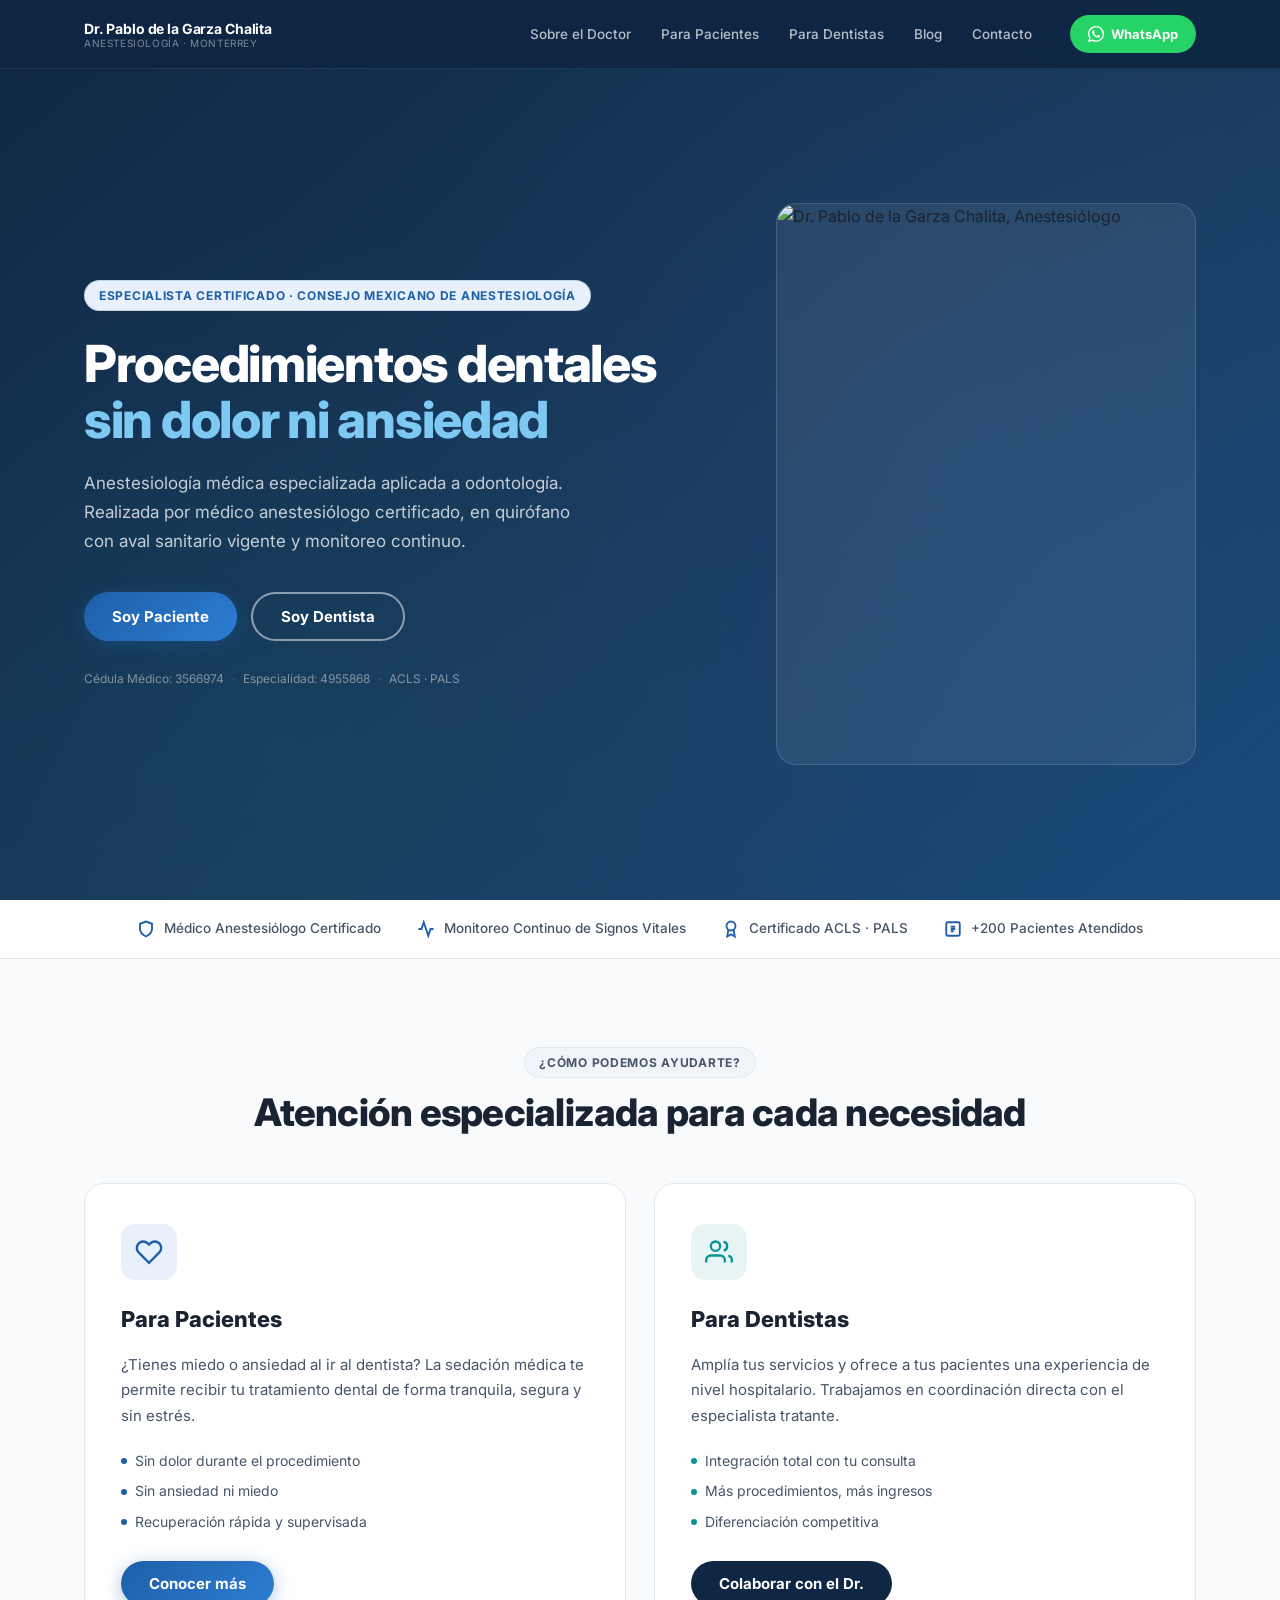
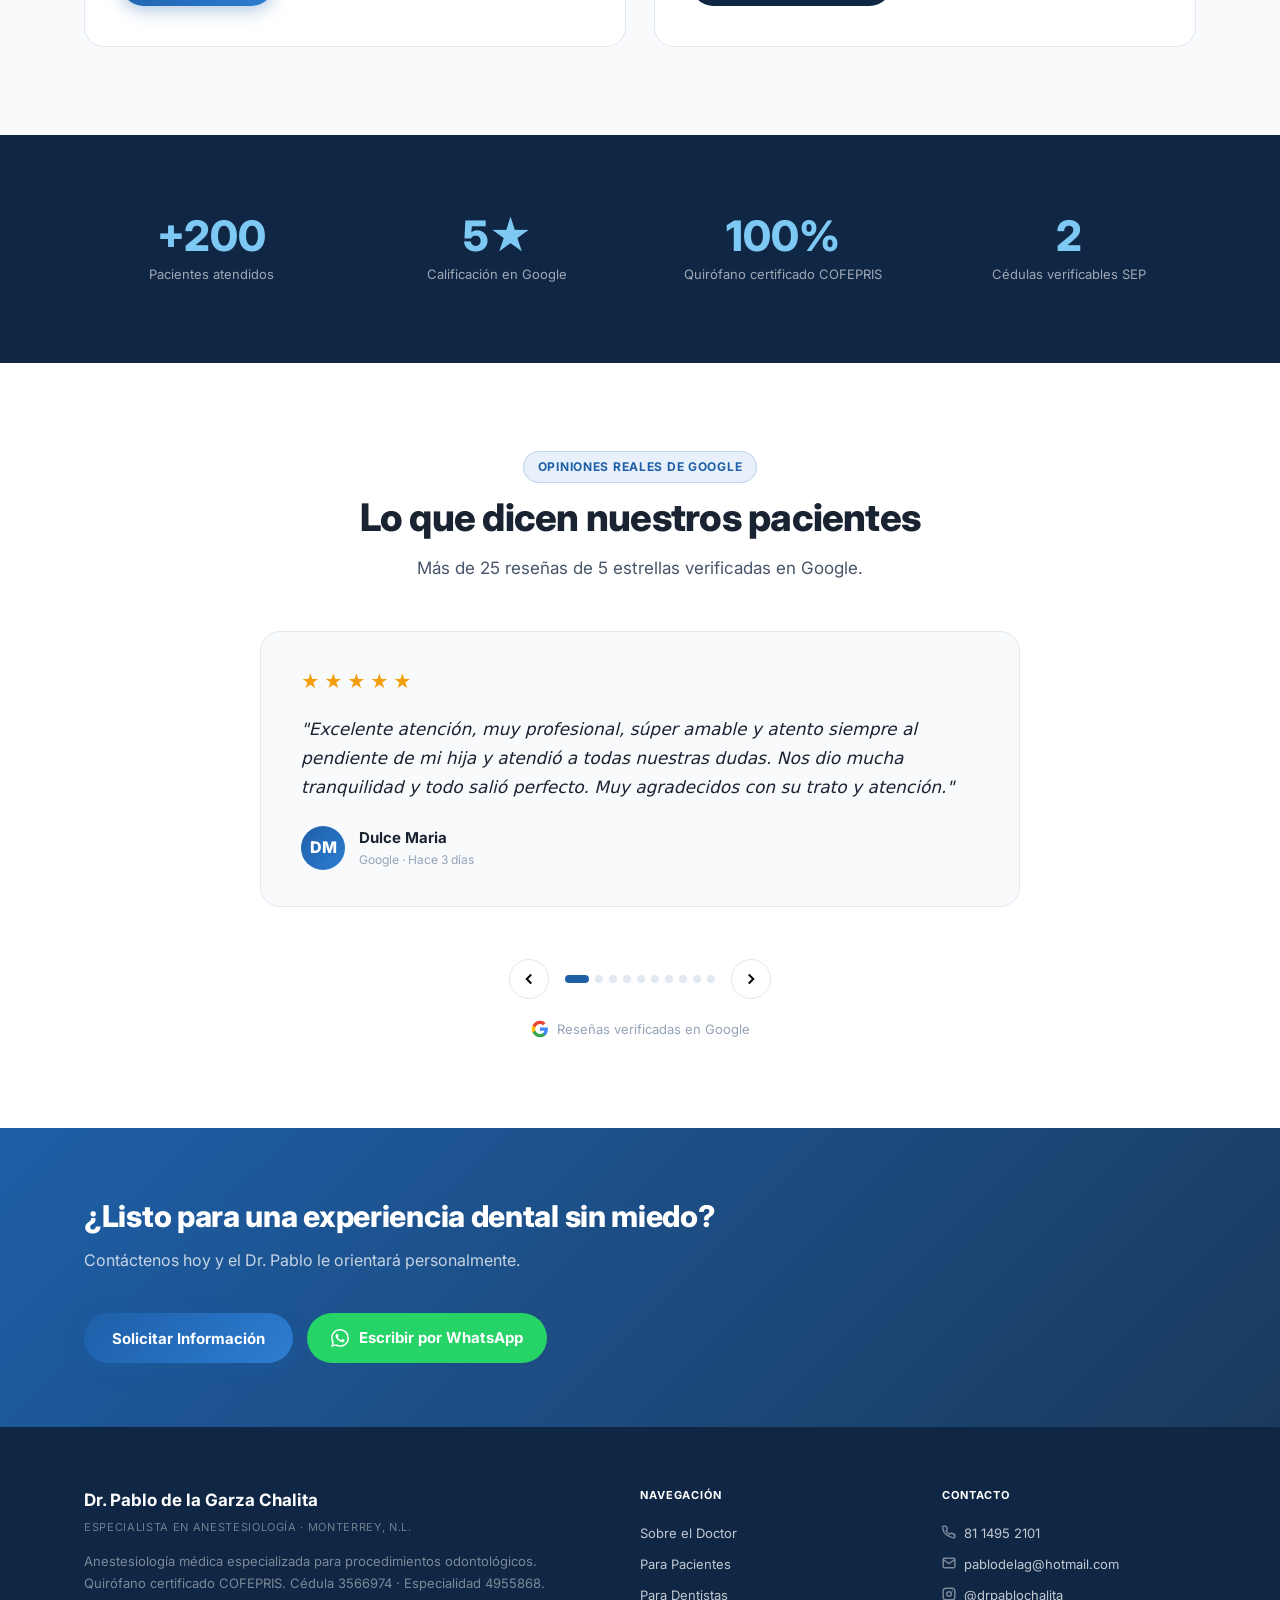
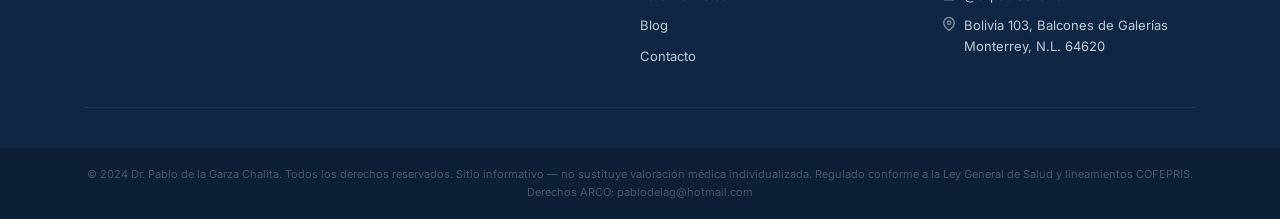
==== commit 03fc5429: "Add files via upload" ====
--- a/index.html
+++ b/index.html
@@ -1,16 +1,165 @@
 <!DOCTYPE html>
-<html lang="es">
+<html lang="es-MX">
 <head>
   <meta charset="UTF-8" />
   <meta name="viewport" content="width=device-width, initial-scale=1.0" />
-  <title>Dr. Pablo de la Garza Chalita — Anestesiología Dental | Monterrey</title>
-  <meta name="description" content="Especialista en anestesiología para procedimientos odontológicos en Monterrey. Sedación segura en quirófano certificado. Dr. Pablo de la Garza Chalita." />
+
+  <!-- ═══ SEO PRIMARIO ═══ -->
+  <title>Anestesiología Dental Monterrey | Dr. Pablo de la Garza Chalita</title>
+  <meta name="description" content="Sedación dental en Monterrey con médico anestesiólogo certificado. Procedimientos dentales sin dolor ni ansiedad. Quirófano certificado COFEPRIS. Especialista en implantes, cirugía oral y pacientes con miedo al dentista. ☎ 81 1495 2101" />
+  <meta name="keywords" content="anestesiología dental Monterrey, sedación dental Monterrey, anestesiólogo dental Monterrey, miedo al dentista Monterrey, sedación para implantes dentales, anestesia dental niños Monterrey, procedimientos dentales sin dolor, sedación consciente dental, anestesiólogo certificado Monterrey, sedación odontológica Nuevo León, cirugía oral sin dolor, anestesia general dental, Care Medical HUB Monterrey, Dr Pablo de la Garza Chalita, dentista sin ansiedad Monterrey, implantes dentales Monterrey, muelas del juicio Monterrey, extracción de muelas Monterrey, coronas dentales Monterrey, coronas metálicas Monterrey, odontopediatra Monterrey, extracciones dentales Monterrey, dentista para niños Monterrey, cirugía dental Monterrey, dormir en el dentista Monterrey, tratamiento dental sin dolor Monterrey, anestesia para dentista Monterrey, no sentir dolor dentista, ortodoncia sin dolor Monterrey, endodoncia sin miedo Monterrey, rehabilitación oral Monterrey, dentista para adultos mayores Monterrey, dentista para pacientes especiales Monterrey, sedación para niños dentista, dolor de muela Monterrey, nervio dental Monterrey" />
+  <meta name="author" content="Dr. Pablo de la Garza Chalita" />
+  <meta name="robots" content="index, follow, max-snippet:-1, max-image-preview:large, max-video-preview:-1" />
+  <link rel="canonical" href="https://www.drpablodelagarzachalita.com.mx/" />
+
+  <!-- ═══ GEO / LOCAL SEO ═══ -->
+  <meta name="geo.region" content="MX-NL" />
+  <meta name="geo.placename" content="Monterrey, Nuevo León, México" />
+  <meta name="geo.position" content="25.7172;-100.3161" />
+  <meta name="ICBM" content="25.7172, -100.3161" />
+  <meta name="language" content="Spanish" />
+
+  <!-- ═══ OPEN GRAPH (Facebook / WhatsApp) ═══ -->
+  <meta property="og:type" content="website" />
+  <meta property="og:locale" content="es_MX" />
+  <meta property="og:site_name" content="Dr. Pablo de la Garza Chalita — Anestesiología Dental" />
+  <meta property="og:title" content="Anestesiología Dental Monterrey | Dr. Pablo de la Garza Chalita" />
+  <meta property="og:description" content="Sedación dental segura en Monterrey. Médico anestesiólogo certificado. Procedimientos dentales sin dolor ni ansiedad. Quirófano certificado COFEPRIS. ☎ 81 1495 2101" />
+  <meta property="og:image" content="img/doctor-principal.jpg" />
+  <meta property="og:image:width" content="1200" />
+  <meta property="og:image:height" content="630" />
+  <meta property="og:url" content="https://www.drpablodelagarzachalita.com.mx/" />
+
+  <!-- ═══ TWITTER CARD ═══ -->
+  <meta name="twitter:card" content="summary_large_image" />
+  <meta name="twitter:title" content="Anestesiología Dental Monterrey | Dr. Pablo de la Garza Chalita" />
+  <meta name="twitter:description" content="Sedación dental segura en Monterrey con médico anestesiólogo certificado. Sin dolor, sin ansiedad. ☎ 81 1495 2101" />
+  <meta name="twitter:image" content="img/doctor-principal.jpg" />
+
+  <!-- ═══ DATOS ESTRUCTURADOS JSON-LD ═══ -->
+  <script type="application/ld+json">
+  {
+    "@context": "https://schema.org",
+    "@graph": [
+      {
+        "@type": "MedicalBusiness",
+        "@id": "https://www.drpablodelagarzachalita.com.mx/#business",
+        "name": "Dr. Pablo de la Garza Chalita — Anestesiología Dental",
+        "description": "Servicio de anestesiología médica especializada para procedimientos odontológicos. Sedación dental segura en quirófano certificado COFEPRIS en Monterrey, Nuevo León.",
+        "url": "https://www.drpablodelagarzachalita.com.mx/",
+        "telephone": "+528114952101",
+        "email": "pablodelag@hotmail.com",
+        "image": "img/doctor-principal.jpg",
+        "logo": "favicon.png",
+        "priceRange": "$$",
+        "currenciesAccepted": "MXN",
+        "paymentAccepted": "Efectivo, Transferencia",
+        "medicalSpecialty": "Anestesiología",
+        "address": {
+          "@type": "PostalAddress",
+          "streetAddress": "Bolivia 103",
+          "addressLocality": "Balcones de Galerías",
+          "addressRegion": "Nuevo León",
+          "postalCode": "64620",
+          "addressCountry": "MX"
+        },
+        "geo": {
+          "@type": "GeoCoordinates",
+          "latitude": "25.7172",
+          "longitude": "-100.3161"
+        },
+        "openingHoursSpecification": [
+          {
+            "@type": "OpeningHoursSpecification",
+            "dayOfWeek": ["Monday","Tuesday","Wednesday","Thursday","Friday"],
+            "opens": "09:00",
+            "closes": "18:00"
+          }
+        ],
+        "sameAs": [
+          "https://www.instagram.com/drpablochalita"
+        ],
+        "hasMap": "https://maps.google.com/?q=Bolivia+103,+Balcones+De+Galerias,+64620+Monterrey+NL",
+        "aggregateRating": {
+          "@type": "AggregateRating",
+          "ratingValue": "5",
+          "reviewCount": "25",
+          "bestRating": "5"
+        }
+      },
+      {
+        "@type": "Physician",
+        "@id": "https://www.drpablodelagarzachalita.com.mx/#doctor",
+        "name": "Dr. Pablo de la Garza Chalita",
+        "givenName": "Pablo",
+        "familyName": "de la Garza Chalita",
+        "honorificPrefix": "Dr.",
+        "jobTitle": "Médico Especialista en Anestesiología",
+        "description": "Médico Cirujano egresado de la UANL, Especialista en Anestesiología con cédula verificable. Certificado por el Consejo Mexicano de Anestesiología, ACLS y PALS.",
+        "image": "img/doctor-principal.jpg",
+        "telephone": "+528114952101",
+        "email": "pablodelag@hotmail.com",
+        "medicalSpecialty": "Anesthesiology",
+        "sameAs": ["https://www.instagram.com/drpablochalita"],
+        "worksFor": { "@id": "https://www.drpablodelagarzachalita.com.mx/#business" },
+        "alumniOf": {
+          "@type": "CollegeOrUniversity",
+          "name": "Universidad Autónoma de Nuevo León",
+          "alternateName": "UANL"
+        },
+        "hasCredential": [
+          { "@type": "EducationalOccupationalCredential", "name": "Cédula Médico Cirujano", "credentialCategory": "3566974" },
+          { "@type": "EducationalOccupationalCredential", "name": "Cédula Especialidad Anestesiología", "credentialCategory": "4955868" },
+          { "@type": "EducationalOccupationalCredential", "name": "Certificación ACLS" },
+          { "@type": "EducationalOccupationalCredential", "name": "Certificación PALS" }
+        ]
+      },
+      {
+        "@type": "MedicalProcedure",
+        "name": "Sedación Dental",
+        "description": "Técnica anestésica que permite al paciente recibir tratamiento odontológico sin dolor ni ansiedad, administrada por médico anestesiólogo certificado en quirófano con aval COFEPRIS.",
+        "procedureType": "Anesthesia",
+        "followup": "Supervisión post-procedimiento hasta alta médica",
+        "preparation": "Valoración médica preanestésica individualizada y ayuno según indicaciones",
+        "status": "ActiveActionStatus",
+        "provider": { "@id": "https://www.drpablodelagarzachalita.com.mx/#business" }
+      },
+      {
+        "@type": "FAQPage",
+        "mainEntity": [
+          {
+            "@type": "Question",
+            "name": "¿Es segura la sedación dental?",
+            "acceptedAnswer": { "@type": "Answer", "text": "Sí, cuando es administrada por un médico especialista en anestesiología certificado, con valoración previa y en instalaciones autorizadas con quirófano certificado COFEPRIS." }
+          },
+          {
+            "@type": "Question",
+            "name": "¿Voy a estar dormido completamente durante la sedación dental?",
+            "acceptedAnswer": { "@type": "Answer", "text": "Depende de la técnica indicada: sedación consciente, sedación profunda o anestesia general. El Dr. determina lo más adecuado en la valoración médica previa." }
+          },
+          {
+            "@type": "Question",
+            "name": "¿Puedo manejar después de una sedación dental?",
+            "acceptedAnswer": { "@type": "Answer", "text": "No. Es indispensable que un acompañante le lleve a casa. No debe manejar ni operar maquinaria el día del procedimiento." }
+          },
+          {
+            "@type": "Question",
+            "name": "¿Cuánto tiempo debo estar en ayuno antes de la sedación dental?",
+            "acceptedAnswer": { "@type": "Answer", "text": "Generalmente 6 a 8 horas para sólidos y 2 horas para líquidos claros. Las indicaciones exactas se dan durante la consulta previa." }
+          }
+        ]
+      }
+    ]
+  }
+  </script>
+
+  <!-- ═══ FONTS & ASSETS ═══ -->
   <link rel="preconnect" href="https://fonts.googleapis.com" />
   <link rel="preconnect" href="https://fonts.gstatic.com" crossorigin />
   <link href="https://fonts.googleapis.com/css2?family=Inter:wght@400;500;600;700;800&display=swap" rel="stylesheet" />
   <link rel="icon" type="image/png" href="favicon.png" />
   <link rel="apple-touch-icon" href="favicon.png" />
-  <link rel="stylesheet" href="css/styles.css" />
+  <link rel="stylesheet" href="css/styles.css?v=3" />
 </head>
 <body>
 
@@ -29,6 +178,7 @@
       <button class="nav-tab" data-page="doctor">Sobre el Doctor</button>
       <button class="nav-tab" data-page="pacientes">Para Pacientes</button>
       <button class="nav-tab" data-page="dentistas">Para Dentistas</button>
+      <button class="nav-tab" data-page="blog">Blog</button>
       <button class="nav-tab" data-page="contacto">Contacto</button>
     </div>
 
@@ -47,6 +197,7 @@
     <button class="mob-tab" data-page="doctor">Sobre el Doctor</button>
     <button class="mob-tab" data-page="pacientes">Para Pacientes</button>
     <button class="mob-tab" data-page="dentistas">Para Dentistas</button>
+    <button class="mob-tab" data-page="blog">Blog</button>
     <button class="mob-tab" data-page="contacto">Contacto</button>
     <a href="https://wa.me/528114952101?text=Hola%20Dr.%20Pablo%2C%20me%20gustar%C3%ADa%20obtener%20informaci%C3%B3n%20sobre%20sus%20servicios."
        target="_blank" rel="noopener noreferrer" class="mob-wa">Agendar por WhatsApp</a>
@@ -792,6 +943,538 @@
 
 
 <!-- ═══════════════════════════════════════════════════════════
+     PAGE: BLOG
+═══════════════════════════════════════════════════════════ -->
+<main id="page-blog" class="page">
+
+  <!-- ── BLOG INDEX ────────────────────────────────────────── -->
+  <div id="blog-index">
+
+    <section class="page-hero page-hero-navy">
+      <div class="section-container">
+        <div class="page-hero-centered">
+          <div class="pill pill-light">Blog de Salud Dental</div>
+          <h1>Artículos sobre<br/>anestesiología dental</h1>
+          <p>Información confiable escrita por el Dr. Pablo de la Garza Chalita, médico anestesiólogo especialista en procedimientos odontológicos en Monterrey, Nuevo León.</p>
+        </div>
+      </div>
+    </section>
+
+    <section class="blog-section">
+      <div class="section-container">
+        <div class="blog-grid">
+
+          <article class="blog-card anim-fade-up" role="button" tabindex="0" data-blog="1">
+            <div class="blog-card-img">
+              <img src="https://images.unsplash.com/photo-1606811971618-4486d14f3f99?auto=format&fit=crop&w=800&q=75" alt="Paciente con miedo al dentista recibe atención tranquila" loading="lazy" />
+            </div>
+            <div class="blog-card-body">
+              <span class="blog-tag-pill">Ansiedad Dental</span>
+              <h2>Cómo perder el miedo al dentista</h2>
+              <p>La odontofobia afecta al 20% de la población. Descubra por qué sentimos ansiedad dental y cómo la sedación médica puede transformar su experiencia para siempre.</p>
+              <div class="blog-card-footer">
+                <span class="blog-meta">
+                  <svg width="13" height="13" viewBox="0 0 24 24" fill="none" stroke="currentColor" stroke-width="2" aria-hidden="true"><circle cx="12" cy="12" r="10"/><polyline points="12 6 12 12 16 14"/></svg>
+                  5 min lectura
+                </span>
+                <span class="blog-read-link">Leer artículo <svg width="13" height="13" viewBox="0 0 24 24" fill="none" stroke="currentColor" stroke-width="2.5" aria-hidden="true"><polyline points="9 18 15 12 9 6"/></svg></span>
+              </div>
+            </div>
+          </article>
+
+          <article class="blog-card anim-fade-up d1" role="button" tabindex="0" data-blog="2">
+            <div class="blog-card-img">
+              <img src="https://images.unsplash.com/photo-1559757148-5c350d0d3c56?auto=format&fit=crop&w=800&q=75" alt="Anestesiólogo dental en quirófano certificado Monterrey" loading="lazy" />
+            </div>
+            <div class="blog-card-body">
+              <span class="blog-tag-pill">Sedación Dental</span>
+              <h2>Dentistas sin dolor: ¿cómo funciona la sedación?</h2>
+              <p>La sedación dental administrada por un médico anestesiólogo certificado permite realizar tratamientos complejos sin que el paciente sienta dolor ni ansiedad.</p>
+              <div class="blog-card-footer">
+                <span class="blog-meta">
+                  <svg width="13" height="13" viewBox="0 0 24 24" fill="none" stroke="currentColor" stroke-width="2" aria-hidden="true"><circle cx="12" cy="12" r="10"/><polyline points="12 6 12 12 16 14"/></svg>
+                  6 min lectura
+                </span>
+                <span class="blog-read-link">Leer artículo <svg width="13" height="13" viewBox="0 0 24 24" fill="none" stroke="currentColor" stroke-width="2.5" aria-hidden="true"><polyline points="9 18 15 12 9 6"/></svg></span>
+              </div>
+            </div>
+          </article>
+
+          <article class="blog-card anim-fade-up d2" role="button" tabindex="0" data-blog="3">
+            <div class="blog-card-img">
+              <img src="https://images.unsplash.com/photo-1607613009820-a29f7bb81c04?auto=format&fit=crop&w=800&q=75" alt="Niño en el dentista con sedación segura en Monterrey" loading="lazy" />
+            </div>
+            <div class="blog-card-body">
+              <span class="blog-tag-pill">Pediatría Dental</span>
+              <h2>Sedación dental para niños: guía para padres</h2>
+              <p>¿Su hijo tiene miedo al dentista o necesita varios procedimientos? La sedación pediátrica dental es segura, supervisada y permite tratar a los niños sin trauma.</p>
+              <div class="blog-card-footer">
+                <span class="blog-meta">
+                  <svg width="13" height="13" viewBox="0 0 24 24" fill="none" stroke="currentColor" stroke-width="2" aria-hidden="true"><circle cx="12" cy="12" r="10"/><polyline points="12 6 12 12 16 14"/></svg>
+                  7 min lectura
+                </span>
+                <span class="blog-read-link">Leer artículo <svg width="13" height="13" viewBox="0 0 24 24" fill="none" stroke="currentColor" stroke-width="2.5" aria-hidden="true"><polyline points="9 18 15 12 9 6"/></svg></span>
+              </div>
+            </div>
+          </article>
+
+          <article class="blog-card anim-fade-up d3" role="button" tabindex="0" data-blog="4">
+            <div class="blog-card-img">
+              <img src="https://images.unsplash.com/photo-1617812191081-2a24e3f30e45?auto=format&fit=crop&w=800&q=75" alt="Diseño de sonrisa con sedación dental Monterrey" loading="lazy" />
+            </div>
+            <div class="blog-card-body">
+              <span class="blog-tag-pill">Estética Dental</span>
+              <h2>Diseño de sonrisa: qué es y cómo hacerlo sin dolor</h2>
+              <p>El diseño de sonrisa combina carillas, coronas, blanqueamiento e implantes para lograr la sonrisa perfecta. La anestesiología dental hace el proceso cómodo y sin estrés.</p>
+              <div class="blog-card-footer">
+                <span class="blog-meta">
+                  <svg width="13" height="13" viewBox="0 0 24 24" fill="none" stroke="currentColor" stroke-width="2" aria-hidden="true"><circle cx="12" cy="12" r="10"/><polyline points="12 6 12 12 16 14"/></svg>
+                  6 min lectura
+                </span>
+                <span class="blog-read-link">Leer artículo <svg width="13" height="13" viewBox="0 0 24 24" fill="none" stroke="currentColor" stroke-width="2.5" aria-hidden="true"><polyline points="9 18 15 12 9 6"/></svg></span>
+              </div>
+            </div>
+          </article>
+
+        </div>
+      </div>
+    </section>
+
+  </div><!-- end blog-index -->
+
+
+  <!-- ── ARTÍCULO 1: MIEDO AL DENTISTA ─────────────────────── -->
+  <div id="blog-article-1" class="blog-article">
+    <div class="blog-post-hero" style="background-image:url('https://images.unsplash.com/photo-1606811971618-4486d14f3f99?auto=format&fit=crop&w=1400&q=80')">
+      <div class="blog-post-hero-overlay">
+        <div class="section-container">
+          <button class="blog-back-btn" data-blog-back="true">
+            <svg width="16" height="16" viewBox="0 0 24 24" fill="none" stroke="currentColor" stroke-width="2.5"><polyline points="15 18 9 12 15 6"/></svg>
+            Volver al blog
+          </button>
+          <span class="blog-tag blog-tag-light">Ansiedad Dental</span>
+          <h1>Cómo perder el miedo al dentista</h1>
+          <div class="blog-post-meta">Dr. Pablo de la Garza Chalita · Anestesiólogo · 5 min lectura</div>
+        </div>
+      </div>
+    </div>
+
+    <div class="blog-post-body">
+      <div class="section-container">
+        <div class="blog-post-content">
+
+          <p class="blog-lead">El miedo al dentista, conocido clínicamente como <strong>odontofobia</strong> o <strong>fobia dental</strong>, es uno de los problemas de salud más frecuentes en México. Se estima que entre el 15 y el 20% de la población evita acudir al dentista por ansiedad, lo que genera consecuencias graves para su salud bucal y su calidad de vida.</p>
+
+          <h2>¿Qué es la odontofobia?</h2>
+          <p>La odontofobia es un miedo irracional, intenso y persistente hacia los procedimientos dentales. No se trata de una simple incomodidad: es una respuesta de ansiedad genuina que puede incluir taquicardia, sudoración, náuseas e incluso ataques de pánico ante la sola idea de ir al dentista.</p>
+          <p>Esta condición es más común de lo que se piensa. Afecta tanto a niños como a adultos, a personas de todas las edades y condiciones sociales. Y lo más importante: <strong>tiene solución</strong>.</p>
+
+          <h2>¿Por qué sentimos miedo al dentista?</h2>
+          <p>Las causas de la <strong>ansiedad dental</strong> son diversas y pueden combinarse entre sí:</p>
+          <ul class="blog-list">
+            <li><strong>Experiencias previas negativas:</strong> Un tratamiento doloroso en la infancia puede dejar una huella emocional duradera.</li>
+            <li><strong>Miedo al dolor:</strong> La anticipación del dolor es, en muchos casos, peor que el dolor real. Pero este miedo es completamente comprensible.</li>
+            <li><strong>Sensación de pérdida de control:</strong> Estar recostado, con la boca abierta y sin poder comunicarse fácilmente genera vulnerabilidad.</li>
+            <li><strong>Sonidos y olores del consultorio:</strong> El torno dental, los instrumentos metálicos o el olor del consultorio activan respuestas de alerta en el sistema nervioso.</li>
+            <li><strong>Vergüenza por el estado de la boca:</strong> Muchas personas evitan el dentista porque sienten pena, lo que empeora aún más la situación.</li>
+          </ul>
+
+          <div class="blog-highlight">
+            <svg width="22" height="22" viewBox="0 0 24 24" fill="none" stroke="currentColor" stroke-width="2" aria-hidden="true"><path d="M12 22s8-4 8-10V5l-8-3-8 3v7c0 6 8 10 8 10z"/></svg>
+            <p>La odontofobia no es una debilidad de carácter. Es una respuesta fisiológica real que merece atención médica. El primer paso es reconocerla y buscar ayuda especializada.</p>
+          </div>
+
+          <h2>Consecuencias de evitar al dentista por miedo</h2>
+          <p>Cuando el miedo al dentista lleva a postergar las visitas durante meses o años, las consecuencias para la salud bucal se acumulan:</p>
+          <ul class="blog-list">
+            <li>Caries dentales que avanzan hasta requerir extracciones o endodoncias</li>
+            <li>Enfermedad periodontal (de las encías) que puede derivar en pérdida de dientes</li>
+            <li>Infecciones bucales que pueden extenderse a otras partes del cuerpo</li>
+            <li>Mayor costo económico al necesitar tratamientos más complejos</li>
+            <li>Afectación de la autoestima y la calidad de vida social</li>
+          </ul>
+          <p>El problema de la <strong>ansiedad dental</strong> no desaparece solo. Al contrario: cuanto más se evita el dentista, más crecen el miedo y las consecuencias.</p>
+
+          <h2>La solución real: sedación dental con anestesiólogo especialista</h2>
+          <p>La <strong>sedación dental</strong> administrada por un <strong>médico anestesiólogo certificado</strong> es actualmente la opción más segura y efectiva para pacientes con miedo al dentista. No es un truco ni un simple calmante: es anestesiología médica aplicada a odontología, con todos los estándares de seguridad de un procedimiento hospitalario.</p>
+          <p>Con sedación dental, el paciente puede:</p>
+          <ul class="blog-list">
+            <li>Recibir su tratamiento dental <strong>sin sentir dolor</strong> ni ansiedad</li>
+            <li>Completar múltiples procedimientos <strong>en una sola visita</strong></li>
+            <li>Despertarse con el procedimiento terminado, sin recuerdos desagradables</li>
+            <li>Mantener el <strong>monitoreo continuo de sus signos vitales</strong> durante todo el proceso</li>
+          </ul>
+
+          <h2>¿Quién puede recibir sedación dental en Monterrey?</h2>
+          <p>La sedación dental es adecuada para personas que:</p>
+          <ul class="blog-list">
+            <li>Tienen miedo o ansiedad intensa ante el dentista (<strong>odontofobia</strong>)</li>
+            <li>Han tenido malas experiencias dentales en el pasado</li>
+            <li>Necesitan procedimientos extensos: <strong>implantes dentales</strong>, cirugía oral, extracciones múltiples</li>
+            <li>Presentan reflejo nauseoso pronunciado</li>
+            <li>Son niños o adultos mayores que requieren manejo especial</li>
+            <li>Tienen enfermedades crónicas controladas que requieren vigilancia médica durante el procedimiento</li>
+          </ul>
+
+          <h2>¿Cómo es la experiencia con el Dr. Pablo de la Garza?</h2>
+          <p>El proceso comienza con una <strong>valoración médica preanestésica</strong> individual. El Dr. de la Garza evalúa su historial clínico, medicamentos actuales y condición general para determinar la técnica de sedación más adecuada: sedación consciente, sedación profunda o anestesia general.</p>
+          <p>El día del procedimiento, el paciente llega al <strong>quirófano certificado COFEPRIS</strong> de Care Medical HUB en Monterrey. El Dr. administra la sedación, el dentista realiza el tratamiento, y el paciente descansa tranquilo, sin dolor, con <strong>monitoreo continuo de signos vitales</strong>. Al despertar, el procedimiento ya está terminado.</p>
+
+          <div class="blog-cta">
+            <h3>¿Tiene miedo al dentista en Monterrey?</h3>
+            <p>El Dr. Pablo de la Garza Chalita le puede ayudar. La sedación dental es segura, efectiva y disponible hoy mismo.</p>
+            <div class="blog-cta-btns">
+              <button class="btn-primary" data-page="contacto">Solicitar información</button>
+              <a href="https://wa.me/528114952101?text=Hola%20Dr.%20Pablo%2C%20tengo%20miedo%20al%20dentista%20y%20me%20gustar%C3%ADa%20informaci%C3%B3n%20sobre%20sedaci%C3%B3n%20dental." target="_blank" rel="noopener noreferrer" class="btn-wa-lg">
+                <svg width="16" height="16" viewBox="0 0 24 24" fill="currentColor" aria-hidden="true"><path d="M17.472 14.382c-.297-.149-1.758-.867-2.03-.967-.273-.099-.471-.148-.67.15-.197.297-.767.966-.94 1.164-.173.199-.347.223-.644.075-.297-.15-1.255-.463-2.39-1.475-.883-.788-1.48-1.761-1.653-2.059-.173-.297-.018-.458.13-.606.134-.133.298-.347.446-.52.149-.174.198-.298.298-.497.099-.198.05-.371-.025-.52-.075-.149-.669-1.612-.916-2.207-.242-.579-.487-.5-.669-.51-.173-.008-.371-.01-.57-.01-.198 0-.52.074-.792.372-.272.297-1.04 1.016-1.04 2.479 0 1.462 1.065 2.875 1.213 3.074.149.198 2.096 3.2 5.077 4.487.709.306 1.262.489 1.694.625.712.227 1.36.195 1.871.118.571-.085 1.758-.719 2.006-1.413.248-.694.248-1.289.173-1.413-.074-.124-.272-.198-.57-.347m-5.421 7.403h-.004a9.87 9.87 0 01-5.031-1.378l-.361-.214-3.741.982.998-3.648-.235-.374a9.86 9.86 0 01-1.51-5.26c.001-5.45 4.436-9.884 9.888-9.884 2.64 0 5.122 1.03 6.988 2.898a9.825 9.825 0 012.893 6.994c-.003 5.45-4.437 9.884-9.885 9.884m8.413-18.297A11.815 11.815 0 0012.05 0C5.495 0 .16 5.335.157 11.892c0 2.096.547 4.142 1.588 5.945L.057 24l6.305-1.654a11.882 11.882 0 005.683 1.448h.005c6.554 0 11.89-5.335 11.893-11.893a11.821 11.821 0 00-3.48-8.413z"/></svg>
+                Escribir por WhatsApp
+              </a>
+            </div>
+          </div>
+
+          <div class="blog-back-to-top">
+            <button class="blog-top-btn" onclick="window.scrollTo({top:0,behavior:'smooth'})">
+              <svg width="16" height="16" viewBox="0 0 24 24" fill="none" stroke="currentColor" stroke-width="2.5" aria-hidden="true"><polyline points="18 15 12 9 6 15"/></svg>
+              Volver al inicio
+            </button>
+          </div>
+
+        </div>
+      </div>
+    </div>
+  </div><!-- end article 1 -->
+
+
+  <!-- ── ARTÍCULO 2: DENTISTAS SIN DOLOR ───────────────────── -->
+  <div id="blog-article-2" class="blog-article">
+    <div class="blog-post-hero" style="background-image:url('https://images.unsplash.com/photo-1559757148-5c350d0d3c56?auto=format&fit=crop&w=1400&q=80')">
+      <div class="blog-post-hero-overlay">
+        <div class="section-container">
+          <button class="blog-back-btn" data-blog-back="true">
+            <svg width="16" height="16" viewBox="0 0 24 24" fill="none" stroke="currentColor" stroke-width="2.5"><polyline points="15 18 9 12 15 6"/></svg>
+            Volver al blog
+          </button>
+          <span class="blog-tag blog-tag-light">Sedación Dental</span>
+          <h1>Dentistas sin dolor: ¿cómo funciona la sedación dental?</h1>
+          <div class="blog-post-meta">Dr. Pablo de la Garza Chalita · Anestesiólogo · 6 min lectura</div>
+        </div>
+      </div>
+    </div>
+
+    <div class="blog-post-body">
+      <div class="section-container">
+        <div class="blog-post-content">
+
+          <p class="blog-lead">Cuando hablamos de un <strong>dentista sin dolor</strong>, no nos referimos a una promesa vacía. Hablamos de <strong>sedación dental médica</strong> administrada por un <strong>anestesiólogo especialista certificado</strong>, en un quirófano con aval sanitario, con monitoreo continuo. Es anestesiología real aplicada a odontología.</p>
+
+          <h2>¿Qué es la sedación dental?</h2>
+          <p>La sedación dental es una técnica anestésica que permite al paciente recibir tratamientos odontológicos —desde una extracción hasta la colocación de implantes dentales— de forma completamente tranquila y sin dolor. A diferencia de la anestesia local que aplica el dentista en la encía, la sedación actúa a nivel del sistema nervioso central, eliminando la ansiedad y el dolor desde su raíz.</p>
+          <p>En manos de un <strong>médico anestesiólogo certificado</strong>, la sedación dental es segura, predecible y eficaz. El paciente puede ir desde un estado de relajación profunda hasta una anestesia general completa, según lo que su caso requiera.</p>
+
+          <h2>Tipos de sedación dental disponibles</h2>
+          <p>No existe un único tipo de sedación. El Dr. de la Garza Chalita evalúa cada caso de forma individual durante la <strong>valoración médica preanestésica</strong> y determina la técnica más adecuada:</p>
+
+          <div class="blog-types-grid">
+            <div class="blog-type-card">
+              <h3>Sedación Consciente</h3>
+              <p>El paciente está despierto pero completamente relajado. Puede responder a instrucciones simples. Es ideal para procedimientos cortos en personas con <strong>ansiedad dental moderada</strong>. Se administra por vía intravenosa con fármacos de acción rápida y controlada.</p>
+            </div>
+            <div class="blog-type-card">
+              <h3>Sedación Profunda</h3>
+              <p>El paciente está en un estado de sueño del que puede despertar con estimulación. No tiene recuerdos del procedimiento. Recomendada para <strong>cirugías orales extensas</strong>, extracción de <strong>muelas del juicio</strong>, implantología múltiple y pacientes con ansiedad severa.</p>
+            </div>
+            <div class="blog-type-card">
+              <h3>Anestesia General</h3>
+              <p>El paciente está completamente inconsciente. Se utiliza para procedimientos muy extensos, pacientes con necesidades especiales, o cuando la sedación profunda no es suficiente. Requiere instalaciones de quirófano certificado con equipo de monitoreo avanzado.</p>
+            </div>
+          </div>
+
+          <h2>¿Cómo se administra la sedación dental?</h2>
+          <p>El proceso completo tiene varias etapas claramente definidas:</p>
+          <ul class="blog-list">
+            <li><strong>Valoración preanestésica:</strong> El Dr. revisa su historial clínico completo, medicamentos, alergias y estado de salud general. Se determinan las indicaciones de ayuno y se elige la técnica anestésica.</li>
+            <li><strong>Preparación en quirófano:</strong> El día del procedimiento, se colocan los monitores (electrocardiograma, oximetría, presión arterial) antes de iniciar cualquier sedación. La seguridad del paciente está garantizada desde el primer momento.</li>
+            <li><strong>Administración de la sedación:</strong> El Dr. de la Garza administra los fármacos anestésicos por vía intravenosa. En minutos, el paciente entra en un estado de relajación o sueño profundo, según la técnica elegida.</li>
+            <li><strong>Procedimiento dental:</strong> El dentista trabaja con total comodidad mientras el Dr. monitorea continuamente los signos vitales del paciente.</li>
+            <li><strong>Recuperación y alta:</strong> Al finalizar, el paciente se recupera en área supervisada hasta que sus signos vitales son estables. El alta médica se da cuando el paciente está en condiciones óptimas. Es indispensable contar con un acompañante.</li>
+          </ul>
+
+          <h2>¿Es segura la sedación dental?</h2>
+          <p>Sí, cuando es realizada por un <strong>médico anestesiólogo certificado</strong> en instalaciones adecuadas. La clave está en tres factores:</p>
+          <ul class="blog-list">
+            <li><strong>Especialista certificado:</strong> El Dr. Pablo de la Garza Chalita cuenta con cédula de especialidad en Anestesiología (4955868), certificación del Consejo Mexicano de Anestesiología, ACLS y PALS.</li>
+            <li><strong>Quirófano certificado COFEPRIS:</strong> Care Medical HUB en Monterrey cuenta con aval sanitario vigente y equipo de monitoreo de grado hospitalario.</li>
+            <li><strong>Valoración previa individualizada:</strong> Nunca se aplica sedación sin una evaluación médica completa que descarte contraindicaciones y adapte la técnica al paciente.</li>
+          </ul>
+
+          <div class="blog-highlight">
+            <svg width="22" height="22" viewBox="0 0 24 24" fill="none" stroke="currentColor" stroke-width="2" aria-hidden="true"><polyline points="22 12 18 12 15 21 9 3 6 12 2 12"/></svg>
+            <p>La sedación dental no es lo mismo que la anestesia local que aplica el dentista. Es una especialidad médica que requiere formación en anestesiología, equipos de monitoreo avanzado y protocolos de seguridad hospitalarios.</p>
+          </div>
+
+          <h2>¿Para qué procedimientos se usa la sedación dental en Monterrey?</h2>
+          <p>La sedación dental es compatible con prácticamente cualquier procedimiento odontológico:</p>
+          <ul class="blog-list">
+            <li><strong>Implantes dentales</strong> unitarios o múltiples</li>
+            <li><strong>Extracción de muelas del juicio</strong> (terceros molares)</li>
+            <li><strong>Cirugía oral</strong> y cirugía maxilofacial</li>
+            <li>Rehabilitación oral completa (coronas, puentes, prótesis)</li>
+            <li><strong>Diseño de sonrisa</strong> con múltiples procedimientos en una sesión</li>
+            <li>Tratamientos de endodoncia (nervio dental)</li>
+            <li>Extracciones dentales múltiples</li>
+            <li>Tratamientos de ortodoncia quirúrgica</li>
+          </ul>
+
+          <div class="blog-cta">
+            <h3>¿Quiere un procedimiento dental sin dolor en Monterrey?</h3>
+            <p>El Dr. Pablo de la Garza Chalita le atiende con los más altos estándares de seguridad. Solicite su valoración hoy.</p>
+            <div class="blog-cta-btns">
+              <button class="btn-primary" data-page="contacto">Solicitar valoración</button>
+              <a href="https://wa.me/528114952101?text=Hola%20Dr.%20Pablo%2C%20me%20gustar%C3%ADa%20informaci%C3%B3n%20sobre%20sedaci%C3%B3n%20dental%20sin%20dolor." target="_blank" rel="noopener noreferrer" class="btn-wa-lg">
+                <svg width="16" height="16" viewBox="0 0 24 24" fill="currentColor" aria-hidden="true"><path d="M17.472 14.382c-.297-.149-1.758-.867-2.03-.967-.273-.099-.471-.148-.67.15-.197.297-.767.966-.94 1.164-.173.199-.347.223-.644.075-.297-.15-1.255-.463-2.39-1.475-.883-.788-1.48-1.761-1.653-2.059-.173-.297-.018-.458.13-.606.134-.133.298-.347.446-.52.149-.174.198-.298.298-.497.099-.198.05-.371-.025-.52-.075-.149-.669-1.612-.916-2.207-.242-.579-.487-.5-.669-.51-.173-.008-.371-.01-.57-.01-.198 0-.52.074-.792.372-.272.297-1.04 1.016-1.04 2.479 0 1.462 1.065 2.875 1.213 3.074.149.198 2.096 3.2 5.077 4.487.709.306 1.262.489 1.694.625.712.227 1.36.195 1.871.118.571-.085 1.758-.719 2.006-1.413.248-.694.248-1.289.173-1.413-.074-.124-.272-.198-.57-.347m-5.421 7.403h-.004a9.87 9.87 0 01-5.031-1.378l-.361-.214-3.741.982.998-3.648-.235-.374a9.86 9.86 0 01-1.51-5.26c.001-5.45 4.436-9.884 9.888-9.884 2.64 0 5.122 1.03 6.988 2.898a9.825 9.825 0 012.893 6.994c-.003 5.45-4.437 9.884-9.885 9.884m8.413-18.297A11.815 11.815 0 0012.05 0C5.495 0 .16 5.335.157 11.892c0 2.096.547 4.142 1.588 5.945L.057 24l6.305-1.654a11.882 11.882 0 005.683 1.448h.005c6.554 0 11.89-5.335 11.893-11.893a11.821 11.821 0 00-3.48-8.413z"/></svg>
+                WhatsApp directo
+              </a>
+            </div>
+          </div>
+
+          <div class="blog-back-to-top">
+            <button class="blog-top-btn" onclick="window.scrollTo({top:0,behavior:'smooth'})">
+              <svg width="16" height="16" viewBox="0 0 24 24" fill="none" stroke="currentColor" stroke-width="2.5" aria-hidden="true"><polyline points="18 15 12 9 6 15"/></svg>
+              Volver al inicio
+            </button>
+          </div>
+
+        </div>
+      </div>
+    </div>
+  </div><!-- end article 2 -->
+
+
+  <!-- ── ARTÍCULO 3: SEDACIÓN PARA NIÑOS ───────────────────── -->
+  <div id="blog-article-3" class="blog-article">
+    <div class="blog-post-hero" style="background-image:url('https://images.unsplash.com/photo-1607613009820-a29f7bb81c04?auto=format&fit=crop&w=1400&q=80')">
+      <div class="blog-post-hero-overlay">
+        <div class="section-container">
+          <button class="blog-back-btn" data-blog-back="true">
+            <svg width="16" height="16" viewBox="0 0 24 24" fill="none" stroke="currentColor" stroke-width="2.5"><polyline points="15 18 9 12 15 6"/></svg>
+            Volver al blog
+          </button>
+          <span class="blog-tag blog-tag-light">Pediatría Dental</span>
+          <h1>Sedación dental para niños: guía completa para padres</h1>
+          <div class="blog-post-meta">Dr. Pablo de la Garza Chalita · Anestesiólogo · 7 min lectura</div>
+        </div>
+      </div>
+    </div>
+
+    <div class="blog-post-body">
+      <div class="section-container">
+        <div class="blog-post-content">
+
+          <p class="blog-lead">Como padre o madre, ver a su hijo con miedo al dentista es angustiante. La buena noticia: la <strong>sedación dental pediátrica</strong> administrada por un <strong>médico anestesiólogo certificado con PALS</strong> (soporte vital pediátrico avanzado) es segura, efectiva y permite que su hijo reciba tratamiento dental sin trauma ni sufrimiento.</p>
+
+          <h2>¿Por qué los niños necesitan sedación dental?</h2>
+          <p>Los niños son especialmente vulnerables a desarrollar <strong>ansiedad dental</strong> por varias razones:</p>
+          <ul class="blog-list">
+            <li>No comprenden completamente los procedimientos y los perciben como amenazas</li>
+            <li>Tienen menor umbral de tolerancia al dolor y la incomodidad</li>
+            <li>Una mala experiencia dental en la infancia puede generar <strong>odontofobia</strong> de por vida</li>
+            <li>Algunos niños, especialmente con <strong>necesidades especiales</strong>, no pueden cooperar con el tratamiento de forma convencional</li>
+            <li>Los tratamientos extensos (caries múltiples, extracciones) requieren mucho tiempo de quietud que los niños no pueden mantener</li>
+          </ul>
+          <p>La <strong>sedación dental infantil</strong> resuelve todos estos problemas de forma segura cuando está a cargo de un médico especialista con formación pediátrica.</p>
+
+          <h2>¿La sedación dental es segura para niños?</h2>
+          <p>Esta es la pregunta que todo padre nos hace. La respuesta es: <strong>sí, cuando se realiza en condiciones médicas adecuadas</strong>. Los elementos que garantizan la seguridad son:</p>
+          <ul class="blog-list">
+            <li><strong>Anestesiólogo con certificación PALS:</strong> El Dr. Pablo de la Garza Chalita cuenta con Soporte Vital Pediátrico Avanzado (PALS), la certificación específica para manejo de emergencias en pacientes pediátricos.</li>
+            <li><strong>Valoración médica previa completa:</strong> Se evalúa el peso, talla, estado de salud, medicamentos y antecedentes del niño para determinar la dosis exacta y la técnica más segura.</li>
+            <li><strong>Quirófano certificado COFEPRIS:</strong> Nunca en consultorio convencional. El procedimiento se realiza en Care Medical HUB, con monitoreo continuo de oxigenación, frecuencia cardíaca y presión arterial.</li>
+            <li><strong>Equipos pediátricos especializados:</strong> El monitoreo y los equipos de respuesta están adaptados a las necesidades del paciente pediátrico.</li>
+          </ul>
+
+          <div class="blog-highlight">
+            <svg width="22" height="22" viewBox="0 0 24 24" fill="none" stroke="currentColor" stroke-width="2" aria-hidden="true"><path d="M12 22s8-4 8-10V5l-8-3-8 3v7c0 6 8 10 8 10z"/></svg>
+            <p>El Dr. de la Garza Chalita cuenta con certificación PALS (Pediatric Advanced Life Support), requisito fundamental para la sedación segura en niños. No todos los anestesiólogos tienen esta formación específica.</p>
+          </div>
+
+          <h2>¿Qué edades son candidatas a sedación dental pediátrica?</h2>
+          <p>La <strong>sedación dental para niños</strong> puede aplicarse desde los 3 años de edad, siempre con valoración médica previa. Es especialmente recomendada para:</p>
+          <ul class="blog-list">
+            <li>Niños con miedo intenso o experiencias previas traumáticas</li>
+            <li>Niños que necesitan múltiples tratamientos dentales en una sola sesión</li>
+            <li>Niños con <strong>necesidades especiales</strong>: autismo, parálisis cerebral, síndrome de Down u otras condiciones</li>
+            <li>Niños con reflejo nauseoso muy pronunciado</li>
+            <li>Niños que necesitan extracción de piezas dentales o tratamientos de odontopediatría complejos</li>
+          </ul>
+
+          <h2>Preparación para la sedación dental en niños</h2>
+          <p>La preparación comienza días antes del procedimiento con la valoración médica. El día de la sedación, siga estas indicaciones:</p>
+          <ul class="blog-list">
+            <li><strong>Ayuno:</strong> Generalmente 6-8 horas sin alimentos sólidos y 2 horas sin líquidos claros (según la indicación del Dr.).</li>
+            <li><strong>Ropa cómoda:</strong> Que su hijo use ropa holgada y cómoda el día del procedimiento.</li>
+            <li><strong>Acompañante:</strong> Los padres pueden estar presentes hasta el momento en que se administra la sedación. Estarán informados durante todo el proceso.</li>
+            <li><strong>Recuperación:</strong> Planifique el día con tranquilidad. El niño puede sentirse somnoliento las siguientes horas.</li>
+          </ul>
+
+          <h2>¿Cómo transcurre el procedimiento?</h2>
+          <p>El proceso es tranquilo y ordenado:</p>
+          <ul class="blog-list">
+            <li>El Dr. recibe a su hijo y establece una relación de confianza antes de iniciar</li>
+            <li>Se colocan los monitores de forma gentil y no invasiva</li>
+            <li>Se administra la sedación: el niño se queda dormido en pocos minutos, sin dolor ni angustia</li>
+            <li>El dentista realiza todos los tratamientos programados mientras el Dr. monitorea continuamente</li>
+            <li>Al despertar, su hijo no recordará el procedimiento y no habrá vivido ninguna experiencia traumática</li>
+          </ul>
+
+          <h2>Beneficios a largo plazo para su hijo</h2>
+          <p>Uno de los mayores beneficios de la <strong>sedación dental pediátrica</strong> es el impacto positivo en el largo plazo. Un niño que recibe tratamiento dental bajo sedación:</p>
+          <ul class="blog-list">
+            <li>No desarrolla miedo al dentista por malas experiencias</li>
+            <li>Mantiene hábitos de salud bucal positivos al crecer</li>
+            <li>Tiene menor probabilidad de desarrollar <strong>odontofobia</strong> en la adultez</li>
+          </ul>
+
+          <div class="blog-cta">
+            <h3>¿Su hijo necesita atención dental especial en Monterrey?</h3>
+            <p>El Dr. Pablo de la Garza Chalita está certificado en PALS y con experiencia en sedación pediátrica dental. Hable con nosotros hoy.</p>
+            <div class="blog-cta-btns">
+              <button class="btn-primary" data-page="contacto">Solicitar información</button>
+              <a href="https://wa.me/528114952101?text=Hola%20Dr.%20Pablo%2C%20necesito%20informaci%C3%B3n%20sobre%20sedaci%C3%B3n%20dental%20para%20ni%C3%B1os." target="_blank" rel="noopener noreferrer" class="btn-wa-lg">
+                <svg width="16" height="16" viewBox="0 0 24 24" fill="currentColor" aria-hidden="true"><path d="M17.472 14.382c-.297-.149-1.758-.867-2.03-.967-.273-.099-.471-.148-.67.15-.197.297-.767.966-.94 1.164-.173.199-.347.223-.644.075-.297-.15-1.255-.463-2.39-1.475-.883-.788-1.48-1.761-1.653-2.059-.173-.297-.018-.458.13-.606.134-.133.298-.347.446-.52.149-.174.198-.298.298-.497.099-.198.05-.371-.025-.52-.075-.149-.669-1.612-.916-2.207-.242-.579-.487-.5-.669-.51-.173-.008-.371-.01-.57-.01-.198 0-.52.074-.792.372-.272.297-1.04 1.016-1.04 2.479 0 1.462 1.065 2.875 1.213 3.074.149.198 2.096 3.2 5.077 4.487.709.306 1.262.489 1.694.625.712.227 1.36.195 1.871.118.571-.085 1.758-.719 2.006-1.413.248-.694.248-1.289.173-1.413-.074-.124-.272-.198-.57-.347m-5.421 7.403h-.004a9.87 9.87 0 01-5.031-1.378l-.361-.214-3.741.982.998-3.648-.235-.374a9.86 9.86 0 01-1.51-5.26c.001-5.45 4.436-9.884 9.888-9.884 2.64 0 5.122 1.03 6.988 2.898a9.825 9.825 0 012.893 6.994c-.003 5.45-4.437 9.884-9.885 9.884m8.413-18.297A11.815 11.815 0 0012.05 0C5.495 0 .16 5.335.157 11.892c0 2.096.547 4.142 1.588 5.945L.057 24l6.305-1.654a11.882 11.882 0 005.683 1.448h.005c6.554 0 11.89-5.335 11.893-11.893a11.821 11.821 0 00-3.48-8.413z"/></svg>
+                WhatsApp directo
+              </a>
+            </div>
+          </div>
+
+          <div class="blog-back-to-top">
+            <button class="blog-top-btn" onclick="window.scrollTo({top:0,behavior:'smooth'})">
+              <svg width="16" height="16" viewBox="0 0 24 24" fill="none" stroke="currentColor" stroke-width="2.5" aria-hidden="true"><polyline points="18 15 12 9 6 15"/></svg>
+              Volver al inicio
+            </button>
+          </div>
+
+        </div>
+      </div>
+    </div>
+  </div><!-- end article 3 -->
+
+
+  <!-- ── ARTÍCULO 4: DISEÑO DE SONRISA ─────────────────────── -->
+  <div id="blog-article-4" class="blog-article">
+    <div class="blog-post-hero" style="background-image:url('https://images.unsplash.com/photo-1617812191081-2a24e3f30e45?auto=format&fit=crop&w=1400&q=80')">
+      <div class="blog-post-hero-overlay">
+        <div class="section-container">
+          <button class="blog-back-btn" data-blog-back="true">
+            <svg width="16" height="16" viewBox="0 0 24 24" fill="none" stroke="currentColor" stroke-width="2.5"><polyline points="15 18 9 12 15 6"/></svg>
+            Volver al blog
+          </button>
+          <span class="blog-tag blog-tag-light">Estética Dental</span>
+          <h1>Diseño de sonrisa: qué es y cómo hacerlo sin dolor</h1>
+          <div class="blog-post-meta">Dr. Pablo de la Garza Chalita · Anestesiólogo · 6 min lectura</div>
+        </div>
+      </div>
+    </div>
+
+    <div class="blog-post-body">
+      <div class="section-container">
+        <div class="blog-post-content">
+
+          <p class="blog-lead">El <strong>diseño de sonrisa</strong> —también conocido como <em>smile makeover</em>— es uno de los tratamientos de estética dental más demandados en México. Combina múltiples procedimientos para crear la sonrisa ideal del paciente. La <strong>sedación dental</strong> hace posible realizarlo todo en una o pocas sesiones, sin dolor ni ansiedad.</p>
+
+          <h2>¿Qué es el diseño de sonrisa?</h2>
+          <p>El diseño de sonrisa es un plan de tratamiento odontológico personalizado que tiene como objetivo transformar la apariencia de la sonrisa del paciente. No es un procedimiento único: es una combinación estratégica de técnicas de <strong>estética dental</strong> que el dentista diseña según las características faciales, el color de piel y las expectativas del paciente.</p>
+          <p>El resultado puede incluir cambios en:</p>
+          <ul class="blog-list">
+            <li>El color de los dientes (blanqueamiento dental)</li>
+            <li>La forma y tamaño de los dientes (carillas dentales, coronas)</li>
+            <li>El alineamiento (ortodoncia)</li>
+            <li>La simetría de las encías</li>
+            <li>La reposición de dientes faltantes (implantes dentales)</li>
+          </ul>
+
+          <h2>Procedimientos que forman parte del diseño de sonrisa</h2>
+
+          <div class="blog-types-grid">
+            <div class="blog-type-card">
+              <h3>Carillas Dentales</h3>
+              <p>Láminas de porcelana ultrafinas adheridas a la superficie de los dientes. Corrigen el color, forma y tamaño. Son uno de los procedimientos más utilizados en el <strong>diseño de sonrisa</strong> moderno y pueden requerir tallado del diente.</p>
+            </div>
+            <div class="blog-type-card">
+              <h3>Coronas Dentales</h3>
+              <p>Fundas que cubren el diente completo. Se usan cuando el diente está dañado, tiene grandes restauraciones o cuando se busca cambiar significativamente su forma. Las <strong>coronas de zirconio</strong> ofrecen resultados altamente estéticos.</p>
+            </div>
+            <div class="blog-type-card">
+              <h3>Blanqueamiento Dental</h3>
+              <p>Técnica para aclarar el color de los dientes. Puede ser en consultorio (resultados inmediatos) o combinado con tratamiento en casa. Es frecuentemente el punto de partida de cualquier <strong>diseño de sonrisa</strong>.</p>
+            </div>
+            <div class="blog-type-card">
+              <h3>Implantes Dentales</h3>
+              <p>Cuando faltan dientes, los <strong>implantes dentales</strong> son la solución más similar a un diente natural. Son la base para coronas o puentes que completan la sonrisa. Su colocación requiere cirugía y se beneficia enormemente de la <strong>sedación dental</strong>.</p>
+            </div>
+          </div>
+
+          <h2>¿Por qué necesito anestesiología para el diseño de sonrisa?</h2>
+          <p>Muchos de los procedimientos del diseño de sonrisa son invasivos y requieren múltiples horas en el sillón dental. La <strong>sedación dental</strong> ofrece ventajas concretas en este contexto:</p>
+          <ul class="blog-list">
+            <li><strong>Sesiones más largas sin incomodidad:</strong> Con sedación, el paciente puede soportar sesiones de 3-5 horas sin fatiga ni ansiedad.</li>
+            <li><strong>Múltiples procedimientos en una visita:</strong> El dentista puede completar carillas, blanqueamiento y coronas en una sola sesión, reduciendo el número de citas y el tiempo total de tratamiento.</li>
+            <li><strong>Mayor precisión del dentista:</strong> Un paciente relajado y quieto permite al dentista trabajar con mayor precisión y comodidad.</li>
+            <li><strong>Sin miedo al dolor:</strong> Muchos pacientes postergan su diseño de sonrisa por temor al proceso. La sedación elimina esa barrera definitivamente.</li>
+          </ul>
+
+          <h2>¿Soy candidato para el diseño de sonrisa?</h2>
+          <p>Casi cualquier persona en buenas condiciones de salud general puede ser candidata. Los casos más frecuentes son:</p>
+          <ul class="blog-list">
+            <li>Personas insatisfechas con el color de sus dientes (dientes manchados o amarillos)</li>
+            <li>Personas con dientes fracturados, desgastados o con forma irregular</li>
+            <li>Personas con espacios entre dientes (diastemas)</li>
+            <li>Personas con dientes faltantes que buscan una solución permanente</li>
+            <li>Personas que quieren preparar su sonrisa para un evento importante (boda, evento profesional)</li>
+          </ul>
+
+          <div class="blog-highlight">
+            <svg width="22" height="22" viewBox="0 0 24 24" fill="none" stroke="currentColor" stroke-width="2" aria-hidden="true"><path d="M3 21c3 0 7-1 7-8V5c0-1.25-.756-2.017-2-2H4c-1.25 0-2 .75-2 1.972V11c0 1.25.75 2 2 2 1 0 1 0 1 1v1c0 1-1 2-2 2s-1 .008-1 1.031V20c0 1 0 1 1 1z"/><path d="M15 21c3 0 7-1 7-8V5c0-1.25-.757-2.017-2-2h-4c-1.25 0-2 .75-2 1.972V11c0 1.25.75 2 2 2h.75c0 2.25.25 4-2.75 4v3c0 1 0 1 1 1z"/></svg>
+            <p>"El diseño de sonrisa es una inversión en confianza y bienestar. La sedación dental hace que ese proceso sea una experiencia cómoda y libre de estrés, sin importar cuántos procedimientos se necesiten."</p>
+          </div>
+
+          <h2>El papel del anestesiólogo dental en el diseño de sonrisa</h2>
+          <p>Mi trabajo como <strong>médico anestesiólogo</strong> no termina cuando el paciente queda dormido. Durante todo el procedimiento:</p>
+          <ul class="blog-list">
+            <li>Monitoreo continuo de la oxigenación, presión arterial y frecuencia cardíaca</li>
+            <li>Ajuste constante de los niveles de sedación según las necesidades del paciente</li>
+            <li>Manejo inmediato de cualquier variación en los signos vitales</li>
+            <li>Supervisión del período de recuperación hasta el alta médica</li>
+          </ul>
+          <p>El equipo de dentistas tratantes y el anestesiólogo trabajan en coordinación directa. Es medicina y odontología de nivel hospitalario al servicio de su sonrisa.</p>
+
+          <div class="blog-cta">
+            <h3>¿Quiere su diseño de sonrisa sin dolor en Monterrey?</h3>
+            <p>La combinación de un excelente dentista y el Dr. Pablo de la Garza Chalita como anestesiólogo es la fórmula para una transformación sin estrés. Inicie hoy.</p>
+            <div class="blog-cta-btns">
+              <button class="btn-primary" data-page="contacto">Solicitar información</button>
+              <a href="https://wa.me/528114952101?text=Hola%20Dr.%20Pablo%2C%20me%20gustar%C3%ADa%20informaci%C3%B3n%20sobre%20sedaci%C3%B3n%20para%20dise%C3%B1o%20de%20sonrisa." target="_blank" rel="noopener noreferrer" class="btn-wa-lg">
+                <svg width="16" height="16" viewBox="0 0 24 24" fill="currentColor" aria-hidden="true"><path d="M17.472 14.382c-.297-.149-1.758-.867-2.03-.967-.273-.099-.471-.148-.67.15-.197.297-.767.966-.94 1.164-.173.199-.347.223-.644.075-.297-.15-1.255-.463-2.39-1.475-.883-.788-1.48-1.761-1.653-2.059-.173-.297-.018-.458.13-.606.134-.133.298-.347.446-.52.149-.174.198-.298.298-.497.099-.198.05-.371-.025-.52-.075-.149-.669-1.612-.916-2.207-.242-.579-.487-.5-.669-.51-.173-.008-.371-.01-.57-.01-.198 0-.52.074-.792.372-.272.297-1.04 1.016-1.04 2.479 0 1.462 1.065 2.875 1.213 3.074.149.198 2.096 3.2 5.077 4.487.709.306 1.262.489 1.694.625.712.227 1.36.195 1.871.118.571-.085 1.758-.719 2.006-1.413.248-.694.248-1.289.173-1.413-.074-.124-.272-.198-.57-.347m-5.421 7.403h-.004a9.87 9.87 0 01-5.031-1.378l-.361-.214-3.741.982.998-3.648-.235-.374a9.86 9.86 0 01-1.51-5.26c.001-5.45 4.436-9.884 9.888-9.884 2.64 0 5.122 1.03 6.988 2.898a9.825 9.825 0 012.893 6.994c-.003 5.45-4.437 9.884-9.885 9.884m8.413-18.297A11.815 11.815 0 0012.05 0C5.495 0 .16 5.335.157 11.892c0 2.096.547 4.142 1.588 5.945L.057 24l6.305-1.654a11.882 11.882 0 005.683 1.448h.005c6.554 0 11.89-5.335 11.893-11.893a11.821 11.821 0 00-3.48-8.413z"/></svg>
+                WhatsApp directo
+              </a>
+            </div>
+          </div>
+
+          <div class="blog-back-to-top">
+            <button class="blog-top-btn" onclick="window.scrollTo({top:0,behavior:'smooth'})">
+              <svg width="16" height="16" viewBox="0 0 24 24" fill="none" stroke="currentColor" stroke-width="2.5" aria-hidden="true"><polyline points="18 15 12 9 6 15"/></svg>
+              Volver al inicio
+            </button>
+          </div>
+
+        </div>
+      </div>
+    </div>
+  </div><!-- end article 4 -->
+
+</main><!-- end page-blog -->
+
+
+<!-- ═══════════════════════════════════════════════════════════
      FOOTER (GLOBAL)
 ═══════════════════════════════════════════════════════════ -->
 <footer id="footer">
@@ -802,16 +1485,6 @@
           <p class="fb-name">Dr. Pablo de la Garza Chalita</p>
           <p class="fb-title">Especialista en Anestesiología · Monterrey, N.L.</p>
           <p class="fb-desc">Anestesiología médica especializada para procedimientos odontológicos. Quirófano certificado COFEPRIS. Cédula 3566974 · Especialidad 4955868.</p>
-          <div class="footer-social">
-            <a href="https://instagram.com/drpablochalita" target="_blank" rel="noopener noreferrer" class="social-link" aria-label="Instagram @drpablochalita">
-              <svg width="18" height="18" viewBox="0 0 24 24" fill="none" stroke="currentColor" stroke-width="2" aria-hidden="true"><rect x="2" y="2" width="20" height="20" rx="5"/><circle cx="12" cy="12" r="4"/><circle cx="17.5" cy="6.5" r="1.5" fill="currentColor" stroke="none"/></svg>
-              @drpablochalita
-            </a>
-            <a href="https://wa.me/528114952101" target="_blank" rel="noopener noreferrer" class="social-link" aria-label="WhatsApp">
-              <svg width="18" height="18" viewBox="0 0 24 24" fill="currentColor" aria-hidden="true"><path d="M17.472 14.382c-.297-.149-1.758-.867-2.03-.967-.273-.099-.471-.148-.67.15-.197.297-.767.966-.94 1.164-.173.199-.347.223-.644.075-.297-.15-1.255-.463-2.39-1.475-.883-.788-1.48-1.761-1.653-2.059-.173-.297-.018-.458.13-.606.134-.133.298-.347.446-.52.149-.174.198-.298.298-.497.099-.198.05-.371-.025-.52-.075-.149-.669-1.612-.916-2.207-.242-.579-.487-.5-.669-.51-.173-.008-.371-.01-.57-.01-.198 0-.52.074-.792.372-.272.297-1.04 1.016-1.04 2.479 0 1.462 1.065 2.875 1.213 3.074.149.198 2.096 3.2 5.077 4.487.709.306 1.262.489 1.694.625.712.227 1.36.195 1.871.118.571-.085 1.758-.719 2.006-1.413.248-.694.248-1.289.173-1.413-.074-.124-.272-.198-.57-.347m-5.421 7.403h-.004a9.87 9.87 0 01-5.031-1.378l-.361-.214-3.741.982.998-3.648-.235-.374a9.86 9.86 0 01-1.51-5.26c.001-5.45 4.436-9.884 9.888-9.884 2.64 0 5.122 1.03 6.988 2.898a9.825 9.825 0 012.893 6.994c-.003 5.45-4.437 9.884-9.885 9.884m8.413-18.297A11.815 11.815 0 0012.05 0C5.495 0 .16 5.335.157 11.892c0 2.096.547 4.142 1.588 5.945L.057 24l6.305-1.654a11.882 11.882 0 005.683 1.448h.005c6.554 0 11.89-5.335 11.893-11.893a11.821 11.821 0 00-3.48-8.413z"/></svg>
-              WhatsApp
-            </a>
-          </div>
         </div>
         <div class="footer-col">
           <h4>Navegación</h4>
@@ -819,16 +1492,35 @@
             <li><button data-page="doctor">Sobre el Doctor</button></li>
             <li><button data-page="pacientes">Para Pacientes</button></li>
             <li><button data-page="dentistas">Para Dentistas</button></li>
+            <li><button data-page="blog">Blog</button></li>
             <li><button data-page="contacto">Contacto</button></li>
           </ul>
         </div>
         <div class="footer-col">
           <h4>Contacto</h4>
           <ul>
-            <li><a href="tel:+528114952101">81 1495 2101</a></li>
-            <li><a href="mailto:pablodelag@hotmail.com">pablodelag@hotmail.com</a></li>
-            <li><a href="https://instagram.com/drpablochalita" target="_blank" rel="noopener noreferrer">@drpablochalita</a></li>
-            <li style="color:rgba(255,255,255,0.7);">Bolivia 103, Balcones de Galerías<br/>Monterrey, N.L. 64620</li>
+            <li>
+              <a href="tel:+528114952101" class="footer-contact-row">
+                <svg width="14" height="14" viewBox="0 0 24 24" fill="none" stroke="currentColor" stroke-width="2.5" aria-hidden="true"><path d="M22 16.92v3a2 2 0 0 1-2.18 2 19.79 19.79 0 0 1-8.63-3.07A19.5 19.5 0 0 1 4.15 13 19.79 19.79 0 0 1 1.07 4.18 2 2 0 0 1 3.05 2h3a2 2 0 0 1 2 1.72c.127.96.361 1.903.7 2.81a2 2 0 0 1-.45 2.11L7.09 9.91a16 16 0 0 0 6 6l1.27-1.27a2 2 0 0 1 2.11-.45c.907.339 1.85.573 2.81.7A2 2 0 0 1 21 17z"/></svg>
+                81 1495 2101
+              </a>
+            </li>
+            <li>
+              <a href="mailto:pablodelag@hotmail.com" class="footer-contact-row">
+                <svg width="14" height="14" viewBox="0 0 24 24" fill="none" stroke="currentColor" stroke-width="2.5" aria-hidden="true"><path d="M4 4h16c1.1 0 2 .9 2 2v12c0 1.1-.9 2-2 2H4c-1.1 0-2-.9-2-2V6c0-1.1.9-2 2-2z"/><polyline points="22,6 12,13 2,6"/></svg>
+                pablodelag@hotmail.com
+              </a>
+            </li>
+            <li>
+              <a href="https://instagram.com/drpablochalita" target="_blank" rel="noopener noreferrer" class="footer-contact-row">
+                <svg width="14" height="14" viewBox="0 0 24 24" fill="none" stroke="currentColor" stroke-width="2.5" aria-hidden="true"><rect x="2" y="2" width="20" height="20" rx="5"/><circle cx="12" cy="12" r="4"/><circle cx="17.5" cy="6.5" r="1.2" fill="currentColor" stroke="none"/></svg>
+                @drpablochalita
+              </a>
+            </li>
+            <li class="footer-contact-row" style="cursor:default;">
+              <svg width="14" height="14" viewBox="0 0 24 24" fill="none" stroke="currentColor" stroke-width="2.5" aria-hidden="true"><path d="M21 10c0 7-9 13-9 13s-9-6-9-13a9 9 0 0 1 18 0z"/><circle cx="12" cy="10" r="3"/></svg>
+              <span>Bolivia 103, Balcones de Galerías<br/>Monterrey, N.L. 64620</span>
+            </li>
           </ul>
         </div>
       </div>
@@ -843,6 +1535,6 @@
 
 <div class="toast" id="toast" role="alert" aria-live="polite"></div>
 
-<script src="js/app.js"></script>
+<script src="js/app.js?v=3"></script>
 </body>
 </html>
--- a/css/styles.css
+++ b/css/styles.css
@@ -0,0 +1,682 @@
+/* ============================================================
+   DR. PABLO DE LA GARZA CHALITA — ESTILOS
+   ============================================================ */
+:root {
+  --navy:       #0f2744;
+  --navy-mid:   #1a3a5c;
+  --blue:       #1e5fa8;
+  --blue-lt:    #2d7dd2;
+  --blue-pale:  #e8f1fb;
+  --teal:       #0a9396;
+  --teal-dark:  #087070;
+  --white:      #ffffff;
+  --gray-50:    #f8fafc;
+  --gray-100:   #f1f5f9;
+  --gray-200:   #e2e8f0;
+  --gray-400:   #94a3b8;
+  --gray-600:   #475569;
+  --gray-800:   #1e293b;
+  --text:       #1a2332;
+  --r:          12px;
+  --rlg:        20px;
+  --sh:         0 4px 24px rgba(15,39,68,.08);
+  --shmd:       0 8px 40px rgba(15,39,68,.13);
+  --shlg:       0 20px 60px rgba(15,39,68,.18);
+  --tr:         .28s cubic-bezier(.4,0,.2,1);
+}
+
+*, *::before, *::after { box-sizing: border-box; margin: 0; padding: 0; }
+html { scroll-behavior: smooth; }
+body { font-family: 'Inter', 'Segoe UI', system-ui, sans-serif; color: var(--text); background: #fff; line-height: 1.6; overflow-x: hidden; }
+img { max-width: 100%; display: block; }
+a { text-decoration: none; color: inherit; }
+ul { list-style: none; }
+button { cursor: pointer; border: none; background: none; font-family: inherit; }
+
+/* ── LAYOUT ─────────────────────────────────────────────────── */
+.section-container { max-width: 1160px; margin: 0 auto; padding: 0 24px; }
+.section-hd { margin-bottom: 48px; }
+.section-hd h2 { font-size: clamp(24px,3vw,38px); font-weight: 800; letter-spacing: -.02em; color: var(--text); margin-top: 12px; line-height: 1.2; }
+.section-hd.centered { text-align: center; }
+.section-sub { font-size: 17px; color: var(--gray-600); max-width: 580px; margin: 14px auto 0; line-height: 1.7; }
+
+/* ── PILL / BADGE ───────────────────────────────────────────── */
+.pill { display: inline-flex; align-items: center; gap: 6px; font-size: 12px; font-weight: 700; letter-spacing: .06em; text-transform: uppercase; padding: 5px 14px; border-radius: 100px; }
+.pill { background: var(--blue-pale); color: var(--blue); border: 1px solid rgba(30,95,168,.2); }
+.pill-dark { background: var(--gray-100); color: var(--gray-600); border: 1px solid var(--gray-200); }
+.pill-light { background: rgba(255,255,255,.12); color: rgba(255,255,255,.9); border: 1px solid rgba(255,255,255,.2); }
+
+/* ── BUTTONS ─────────────────────────────────────────────────── */
+.btn-primary {
+  display: inline-flex; align-items: center; gap: 8px;
+  padding: 13px 28px; border-radius: 50px; font-size: 15px; font-weight: 700;
+  background: linear-gradient(135deg, var(--blue), var(--blue-lt));
+  color: #fff; border: none; cursor: pointer; transition: var(--tr);
+  box-shadow: 0 4px 18px rgba(30,95,168,.35);
+}
+.btn-primary:hover { transform: translateY(-2px); box-shadow: 0 8px 28px rgba(30,95,168,.45); }
+.btn-outline-w { display: inline-flex; align-items: center; gap: 8px; padding: 13px 28px; border-radius: 50px; font-size: 15px; font-weight: 700; background: transparent; color: #fff; border: 2px solid rgba(255,255,255,.5); cursor: pointer; transition: var(--tr); }
+.btn-outline-w:hover { background: rgba(255,255,255,.1); border-color: #fff; }
+.btn-navy { display: inline-flex; align-items: center; gap: 8px; padding: 13px 28px; border-radius: 50px; font-size: 15px; font-weight: 700; background: var(--navy); color: #fff; border: none; cursor: pointer; transition: var(--tr); }
+.btn-navy:hover { background: var(--navy-mid); transform: translateY(-2px); }
+.btn-wa-lg { display: inline-flex; align-items: center; gap: 10px; padding: 13px 24px; border-radius: 50px; font-size: 15px; font-weight: 700; background: #25d366; color: #fff; border: none; cursor: pointer; transition: var(--tr); text-decoration: none; }
+.btn-wa-lg:hover { background: #1ebe57; transform: translateY(-2px); }
+
+/* ── PAGES (SPA) ─────────────────────────────────────────────── */
+.page { display: none; }
+.page.active { display: block; }
+
+/* ── NAVBAR ─────────────────────────────────────────────────── */
+#navbar { position: fixed; top: 0; left: 0; right: 0; z-index: 1000; background: rgba(15,39,68,.97); backdrop-filter: blur(12px); border-bottom: 1px solid rgba(255,255,255,.07); transition: var(--tr); }
+#navbar.scrolled { box-shadow: 0 4px 24px rgba(0,0,0,.25); }
+
+.nav-container { max-width: 1160px; margin: 0 auto; padding: 0 24px; display: flex; align-items: center; gap: 8px; height: 68px; }
+
+.nav-brand { display: flex; flex-direction: column; text-align: left; flex-shrink: 0; cursor: pointer; background: none; border: none; padding: 0; }
+.nav-brand-name { font-size: 14px; font-weight: 700; color: #fff; letter-spacing: -.01em; }
+.nav-brand-sub { font-size: 10px; color: rgba(255,255,255,.45); text-transform: uppercase; letter-spacing: .06em; }
+
+.nav-links { display: flex; align-items: center; gap: 2px; margin-left: auto; }
+.nav-tab { font-size: 13.5px; font-weight: 500; color: rgba(255,255,255,.7); padding: 8px 14px; border-radius: 8px; transition: var(--tr); background: none; border: none; cursor: pointer; white-space: nowrap; }
+.nav-tab:hover, .nav-tab.active { color: #fff; background: rgba(255,255,255,.1); }
+
+.nav-wa { display: flex; align-items: center; gap: 7px; margin-left: 16px; background: #25d366; color: #fff; padding: 9px 18px; border-radius: 50px; font-size: 13px; font-weight: 700; white-space: nowrap; transition: var(--tr); flex-shrink: 0; }
+.nav-wa:hover { background: #1ebe57; transform: translateY(-1px); }
+
+.hamburger { display: none; flex-direction: column; gap: 5px; padding: 8px; margin-left: 8px; }
+.hamburger span { display: block; width: 22px; height: 2px; background: #fff; border-radius: 2px; transition: var(--tr); }
+
+.mobile-menu { display: none; flex-direction: column; gap: 4px; padding: 16px 24px 24px; background: rgba(15,39,68,.99); border-bottom: 1px solid rgba(255,255,255,.08); }
+.mobile-menu.open { display: flex; }
+.mob-tab { font-size: 16px; font-weight: 500; color: rgba(255,255,255,.75); padding: 12px 16px; border-radius: var(--r); text-align: left; background: none; border: none; cursor: pointer; transition: var(--tr); }
+.mob-tab:hover { background: rgba(255,255,255,.08); color: #fff; }
+.mob-wa { display: flex; justify-content: center; align-items: center; gap: 8px; margin-top: 8px; background: #25d366; color: #fff; padding: 14px; border-radius: 50px; font-size: 15px; font-weight: 700; text-decoration: none; }
+
+/* ── HERO ────────────────────────────────────────────────────── */
+.hero { min-height: 100vh; background: linear-gradient(140deg, var(--navy) 0%, var(--navy-mid) 55%, #1a4a7a 100%); padding-top: 68px; display: flex; align-items: center; position: relative; overflow: hidden; }
+.hero-bg { position: absolute; inset: 0; background: radial-gradient(circle at 75% 50%, rgba(30,95,168,.15) 0%, transparent 55%), radial-gradient(circle at 20% 80%, rgba(10,147,150,.08) 0%, transparent 40%); pointer-events: none; }
+
+.hero-inner { max-width: 1160px; margin: 0 auto; padding: 64px 24px; display: grid; grid-template-columns: 1fr 420px; gap: 56px; align-items: center; width: 100%; }
+
+.hero-text { position: relative; z-index: 2; }
+.hero-text .pill { margin-bottom: 24px; }
+.hero-text h1 { font-size: clamp(30px,4vw,52px); font-weight: 800; line-height: 1.1; color: #fff; letter-spacing: -.025em; margin-bottom: 22px; }
+.hero-text h1 span { color: #7ec8f4; }
+.hero-sub { font-size: 17px; color: rgba(255,255,255,.75); line-height: 1.7; margin-bottom: 36px; max-width: 520px; }
+.hero-ctas { display: flex; gap: 14px; flex-wrap: wrap; margin-bottom: 28px; }
+.hero-creds { display: flex; align-items: center; gap: 8px; flex-wrap: wrap; }
+.hero-creds span { font-size: 12px; color: rgba(255,255,255,.45); }
+.hero-creds .sep { color: rgba(255,255,255,.2); }
+
+.hero-photo { position: relative; z-index: 2; }
+.hero-photo-card { border-radius: var(--rlg); overflow: hidden; position: relative; background: rgba(255,255,255,.07); border: 1px solid rgba(255,255,255,.13); }
+.hero-photo-card img { width: 100%; height: 560px; object-fit: cover; object-position: center top; display: block; border-radius: var(--rlg); }
+.hero-photo-label { position: absolute; bottom: 16px; left: 16px; right: 16px; background: rgba(15,39,68,.9); backdrop-filter: blur(8px); border: 1px solid rgba(255,255,255,.1); border-radius: var(--r); padding: 14px 18px; display: flex; align-items: center; gap: 12px; }
+.hero-photo-label svg { color: #7ec8f4; flex-shrink: 0; }
+.hero-photo-label strong { display: block; font-size: 13px; font-weight: 700; color: #fff; }
+.hero-photo-label span { font-size: 11px; color: rgba(255,255,255,.55); }
+
+/* ── TRUST BAR ───────────────────────────────────────────────── */
+.trust-bar { background: #fff; border-bottom: 1px solid var(--gray-200); padding: 18px 0; }
+.trust-inner { max-width: 1160px; margin: 0 auto; padding: 0 24px; display: flex; align-items: center; justify-content: center; gap: 36px; flex-wrap: wrap; }
+.trust-item { display: flex; align-items: center; gap: 9px; font-size: 13.5px; font-weight: 500; color: var(--gray-600); white-space: nowrap; }
+.trust-item svg { color: var(--blue); flex-shrink: 0; }
+
+/* ── AUDIENCES ───────────────────────────────────────────────── */
+.audiences { padding: 88px 0; background: var(--gray-50); }
+.audience-grid { display: grid; grid-template-columns: 1fr 1fr; gap: 28px; }
+.audience-card { background: #fff; border-radius: var(--rlg); padding: 40px 36px; border: 1px solid var(--gray-200); transition: var(--tr); }
+.audience-card:hover { box-shadow: var(--shmd); border-color: transparent; transform: translateY(-4px); }
+.audience-icon { width: 56px; height: 56px; background: var(--blue-pale); border-radius: 14px; display: flex; align-items: center; justify-content: center; margin-bottom: 22px; }
+.audience-icon svg { color: var(--blue); }
+.dentist-icon { background: #e8f5f5; }
+.dentist-icon svg { color: var(--teal); }
+.audience-card h3 { font-size: 22px; font-weight: 800; color: var(--text); margin-bottom: 14px; }
+.audience-card p { font-size: 15px; color: var(--gray-600); line-height: 1.7; margin-bottom: 22px; }
+.audience-list { margin-bottom: 28px; display: flex; flex-direction: column; gap: 8px; }
+.audience-list li { font-size: 14px; color: var(--gray-600); display: flex; align-items: center; gap: 8px; }
+.audience-list li::before { content: ''; width: 6px; height: 6px; background: var(--blue); border-radius: 50%; flex-shrink: 0; }
+.dentist-card .audience-list li::before { background: var(--teal); }
+
+/* ── STATS ───────────────────────────────────────────────────── */
+.stats-section { background: var(--navy); padding: 56px 0; }
+.stats-grid { display: grid; grid-template-columns: repeat(4,1fr); gap: 32px; text-align: center; }
+.stat-item { padding: 24px; }
+.stat-num { font-size: 42px; font-weight: 800; color: #7ec8f4; line-height: 1; margin-bottom: 8px; }
+.stat-lbl { font-size: 13px; color: rgba(255,255,255,.6); line-height: 1.4; }
+
+/* ── TESTIMONIALS ────────────────────────────────────────────── */
+.testimonials-section { padding: 88px 0; background: #fff; }
+.testimonials-wrap { position: relative; overflow: hidden; }
+.testimonials-track { position: relative; min-height: 300px; }
+.testimonial-card { position: absolute; top: 0; left: 0; right: 0; opacity: 0; transform: translateX(60px); transition: opacity .45s ease, transform .45s ease; pointer-events: none; }
+.testimonial-card.active { opacity: 1; transform: translateX(0); pointer-events: all; position: relative; }
+.testimonial-card.out { opacity: 0; transform: translateX(-60px); }
+
+.t-card-inner { background: var(--gray-50); border: 1px solid var(--gray-200); border-radius: var(--rlg); padding: 36px 40px; max-width: 760px; margin: 0 auto; position: relative; }
+.t-stars { display: flex; gap: 4px; margin-bottom: 18px; }
+.t-star { color: #f59e0b; font-size: 18px; }
+.t-quote { font-size: 17px; color: var(--text); line-height: 1.7; font-style: italic; margin-bottom: 24px; }
+.t-author { display: flex; align-items: center; gap: 14px; }
+.t-avatar { width: 44px; height: 44px; background: linear-gradient(135deg, var(--blue), var(--blue-lt)); border-radius: 50%; display: flex; align-items: center; justify-content: center; font-size: 16px; font-weight: 800; color: #fff; flex-shrink: 0; }
+.t-name { font-size: 15px; font-weight: 700; color: var(--text); }
+.t-meta { font-size: 12px; color: var(--gray-400); }
+
+.testimonials-nav { display: flex; align-items: center; justify-content: center; gap: 16px; margin-top: 28px; }
+.t-prev, .t-next { width: 40px; height: 40px; border-radius: 50%; border: 1.5px solid var(--gray-200); background: #fff; display: flex; align-items: center; justify-content: center; cursor: pointer; transition: var(--tr); }
+.t-prev:hover, .t-next:hover { border-color: var(--blue); color: var(--blue); }
+.t-dots { display: flex; gap: 6px; align-items: center; }
+.t-dot { width: 8px; height: 8px; border-radius: 50%; background: var(--gray-200); cursor: pointer; transition: var(--tr); border: none; }
+.t-dot.active { width: 24px; border-radius: 4px; background: var(--blue); }
+
+.google-badge { display: flex; align-items: center; justify-content: center; gap: 8px; margin-top: 20px; font-size: 13px; color: var(--gray-400); }
+
+/* ── CTA BANNER ──────────────────────────────────────────────── */
+.cta-banner { background: linear-gradient(135deg, var(--blue), var(--navy-mid)); padding: 64px 0; }
+.cta-teal { background: linear-gradient(135deg, var(--teal-dark), var(--navy)); }
+.cta-banner-inner { display: flex; align-items: center; justify-content: space-between; gap: 40px; flex-wrap: wrap; }
+.cta-banner-text h2 { font-size: clamp(20px,2.5vw,30px); font-weight: 800; color: #fff; letter-spacing: -.01em; margin-bottom: 8px; }
+.cta-banner-text p { font-size: 16px; color: rgba(255,255,255,.75); }
+.cta-banner-btns { display: flex; gap: 14px; flex-wrap: wrap; flex-shrink: 0; }
+
+/* ── PAGE HEROES ─────────────────────────────────────────────── */
+.page-hero { padding: 100px 0 72px; margin-top: 68px; }
+.page-hero-navy { background: linear-gradient(135deg, var(--navy) 0%, var(--navy-mid) 100%); }
+.page-hero-blue { background: linear-gradient(135deg, var(--blue) 0%, var(--navy-mid) 100%); }
+.page-hero-teal { background: linear-gradient(135deg, var(--teal-dark) 0%, var(--navy) 100%); }
+
+.page-hero-inner { display: grid; grid-template-columns: 1fr 380px; gap: 56px; align-items: center; }
+.page-hero-text .pill { margin-bottom: 20px; }
+.page-hero-text h1 { font-size: clamp(28px,3.5vw,46px); font-weight: 800; color: #fff; letter-spacing: -.02em; line-height: 1.15; margin-bottom: 20px; }
+.page-hero-text p { font-size: 17px; color: rgba(255,255,255,.75); line-height: 1.7; margin-bottom: 32px; }
+.page-hero-photo img { width: 100%; height: 420px; object-fit: cover; object-position: center top; border-radius: var(--rlg); border: 3px solid rgba(255,255,255,.15); }
+
+.page-hero-centered { max-width: 720px; margin: 0 auto; text-align: center; }
+.page-hero-centered .pill { margin-bottom: 20px; }
+.page-hero-centered h1 { font-size: clamp(28px,4vw,52px); font-weight: 800; color: #fff; letter-spacing: -.02em; line-height: 1.1; margin-bottom: 20px; }
+.page-hero-centered p { font-size: 18px; color: rgba(255,255,255,.78); line-height: 1.7; margin-bottom: 36px; }
+
+/* ── CREDENTIALS SECTION ─────────────────────────────────────── */
+.credentials-section { padding: 80px 0; background: var(--gray-50); }
+.creds-grid { display: grid; grid-template-columns: repeat(3,1fr); gap: 24px; }
+.cred-card { background: #fff; border: 1px solid var(--gray-200); border-radius: var(--rlg); padding: 32px 28px; transition: var(--tr); }
+.cred-card:hover { box-shadow: var(--shmd); border-color: transparent; transform: translateY(-4px); }
+.cred-icon { width: 48px; height: 48px; background: var(--blue-pale); border-radius: 12px; display: flex; align-items: center; justify-content: center; margin-bottom: 18px; }
+.cred-icon svg { color: var(--blue); }
+.cred-card h3 { font-size: 16px; font-weight: 700; color: var(--text); margin-bottom: 14px; }
+.cred-card ul { display: flex; flex-direction: column; gap: 10px; }
+.cred-card li { font-size: 14px; color: var(--gray-600); line-height: 1.5; padding-left: 12px; border-left: 2px solid var(--blue-pale); }
+.cred-card li span { font-size: 12px; color: var(--gray-400); }
+
+/* ── ABOUT STORY ─────────────────────────────────────────────── */
+.about-story { padding: 88px 0; background: #fff; }
+.story-grid { display: grid; grid-template-columns: 1fr 1fr; gap: 72px; align-items: center; }
+.story-photo img { width: 100%; height: 480px; object-fit: cover; border-radius: var(--rlg); box-shadow: var(--shlg); }
+.story-text .pill { margin-bottom: 18px; }
+.story-text h2 { font-size: clamp(24px,2.5vw,36px); font-weight: 800; color: var(--text); letter-spacing: -.02em; margin-bottom: 18px; }
+.story-text p { font-size: 16px; color: var(--gray-600); line-height: 1.75; margin-bottom: 16px; }
+.story-quote { background: var(--gray-50); border-left: 3px solid var(--blue); padding: 20px 24px; border-radius: 0 var(--r) var(--r) 0; margin: 24px 0 32px; display: flex; gap: 14px; }
+.story-quote svg { color: var(--blue); flex-shrink: 0; margin-top: 3px; }
+.story-quote p { font-size: 15px; color: var(--gray-600); font-style: italic; line-height: 1.7; margin: 0; }
+
+/* ── BENEFITS ────────────────────────────────────────────────── */
+.benefits-section { padding: 88px 0; background: #fff; }
+.benefits-grid { display: grid; grid-template-columns: repeat(4,1fr); gap: 24px; }
+.dent-grid { grid-template-columns: repeat(2,1fr); }
+.benefit-card { background: var(--gray-50); border: 1px solid var(--gray-200); border-radius: var(--rlg); padding: 32px 28px; transition: var(--tr); }
+.benefit-card:hover { box-shadow: var(--shmd); border-color: transparent; background: #fff; transform: translateY(-4px); }
+.benefit-num { font-size: 36px; font-weight: 800; color: var(--blue-pale); line-height: 1; margin-bottom: 14px; }
+.dent-grid .benefit-num { color: #c8e6e6; }
+.benefit-card h3 { font-size: 17px; font-weight: 700; color: var(--text); margin-bottom: 10px; }
+.benefit-card p { font-size: 14px; color: var(--gray-600); line-height: 1.65; }
+
+/* ── CUANDO ──────────────────────────────────────────────────── */
+.cuando-section { padding: 80px 0; background: #fff; }
+.bg-light { background: var(--gray-50) !important; }
+.cuando-grid { display: grid; grid-template-columns: repeat(4,1fr); gap: 16px; }
+.cuando-item { display: flex; align-items: flex-start; gap: 10px; font-size: 14px; color: var(--gray-600); background: var(--gray-50); border: 1px solid var(--gray-200); border-radius: var(--r); padding: 16px; line-height: 1.5; transition: var(--tr); }
+.cuando-item:hover { background: var(--blue-pale); border-color: rgba(30,95,168,.2); }
+.cuando-item svg { color: var(--blue); flex-shrink: 0; margin-top: 1px; }
+
+/* ── PROCESS ─────────────────────────────────────────────────── */
+.process-section { padding: 80px 0; background: var(--gray-50); }
+.collab-section { padding: 80px 0; background: #fff; }
+.process-grid { display: flex; align-items: flex-start; gap: 0; flex-wrap: nowrap; }
+.process-step { flex: 1; text-align: center; padding: 0 20px; }
+.process-circle { width: 56px; height: 56px; background: linear-gradient(135deg, var(--blue), var(--blue-lt)); border-radius: 50%; display: flex; align-items: center; justify-content: center; font-size: 20px; font-weight: 800; color: #fff; margin: 0 auto 16px; }
+.process-step h3 { font-size: 16px; font-weight: 700; color: var(--text); margin-bottom: 10px; }
+.process-step p { font-size: 14px; color: var(--gray-600); line-height: 1.65; }
+.process-arrow { display: flex; align-items: center; justify-content: center; padding-top: 20px; color: var(--gray-400); flex-shrink: 0; }
+
+/* ── FAQ ─────────────────────────────────────────────────────── */
+.faq-section { padding: 72px 0; background: var(--gray-50); }
+.faq-list { max-width: 760px; margin: 0 auto; display: flex; flex-direction: column; gap: 10px; }
+.faq-item { background: #fff; border: 1px solid var(--gray-200); border-radius: var(--r); overflow: hidden; }
+.faq-item.open { border-color: var(--blue); }
+.faq-q { width: 100%; display: flex; align-items: center; justify-content: space-between; padding: 18px 22px; font-size: 15px; font-weight: 600; color: var(--text); cursor: pointer; gap: 12px; text-align: left; background: none; border: none; }
+.faq-q svg { flex-shrink: 0; color: var(--blue); transition: transform var(--tr); }
+.faq-item.open .faq-q svg { transform: rotate(180deg); }
+.faq-a { max-height: 0; overflow: hidden; transition: max-height .4s ease; }
+.faq-item.open .faq-a { max-height: 240px; }
+.faq-a p { padding: 0 22px 18px; font-size: 14px; color: var(--gray-600); line-height: 1.7; }
+
+/* ── CONTACT PAGE ────────────────────────────────────────────── */
+.contact-section { padding: 64px 0 88px; }
+.contact-grid { display: grid; grid-template-columns: 1fr 1fr; gap: 56px; margin-bottom: 56px; }
+.contact-info h2 { font-size: 26px; font-weight: 800; color: var(--text); margin-bottom: 28px; }
+.contact-card { display: flex; align-items: flex-start; gap: 16px; padding: 18px 0; border-bottom: 1px solid var(--gray-200); }
+.contact-card:last-of-type { border-bottom: none; }
+.contact-icon { width: 40px; height: 40px; background: var(--blue-pale); border-radius: 10px; display: flex; align-items: center; justify-content: center; flex-shrink: 0; }
+.contact-icon svg { color: var(--blue); }
+.contact-card strong { display: block; font-size: 12px; font-weight: 700; color: var(--gray-400); text-transform: uppercase; letter-spacing: .05em; margin-bottom: 4px; }
+.contact-card a, .contact-card span { font-size: 15px; color: var(--text); line-height: 1.5; }
+.contact-card a:hover { color: var(--blue); }
+
+.contact-form-wrap form { background: var(--gray-50); border: 1px solid var(--gray-200); border-radius: var(--rlg); padding: 36px; }
+.contact-form-wrap h3 { font-size: 20px; font-weight: 700; color: var(--text); margin-bottom: 24px; padding-bottom: 18px; border-bottom: 1px solid var(--gray-200); }
+.form-row { display: grid; grid-template-columns: 1fr 1fr; gap: 16px; }
+.form-group { display: flex; flex-direction: column; gap: 6px; margin-bottom: 14px; }
+.form-group label { font-size: 13px; font-weight: 600; color: var(--text); }
+.form-group input, .form-group select, .form-group textarea { padding: 11px 14px; font-size: 14px; border: 1.5px solid var(--gray-200); border-radius: var(--r); background: #fff; color: var(--text); transition: var(--tr); outline: none; font-family: inherit; }
+.form-group input:focus, .form-group select:focus, .form-group textarea:focus { border-color: var(--blue); box-shadow: 0 0 0 3px rgba(30,95,168,.1); }
+.form-group textarea { resize: vertical; min-height: 96px; }
+.form-submit { width: 100%; padding: 14px; background: linear-gradient(135deg, var(--blue), var(--blue-lt)); color: #fff; border: none; border-radius: 50px; font-size: 15px; font-weight: 700; cursor: pointer; transition: var(--tr); box-shadow: 0 4px 18px rgba(30,95,168,.35); }
+.form-submit:hover { transform: translateY(-2px); box-shadow: 0 8px 26px rgba(30,95,168,.45); }
+.form-note { font-size: 12px; color: var(--gray-400); text-align: center; margin-top: 10px; }
+
+.map-wrap { margin-top: 8px; }
+.map-title { font-size: 22px; font-weight: 700; color: var(--text); margin-bottom: 20px; }
+.map-link { display: inline-flex; align-items: center; gap: 8px; margin-top: 14px; font-size: 14px; font-weight: 600; color: var(--blue); transition: var(--tr); }
+.map-link:hover { gap: 12px; }
+
+/* ── FOOTER ──────────────────────────────────────────────────── */
+#footer { background: var(--navy); }
+.footer-main { padding: 60px 0 40px; }
+.footer-grid { display: grid; grid-template-columns: 2fr 1fr 1fr; gap: 48px; padding-bottom: 40px; border-bottom: 1px solid rgba(255,255,255,.08); }
+.fb-name { font-size: 17px; font-weight: 700; color: #fff; margin-bottom: 4px; }
+.fb-title { font-size: 11px; color: rgba(255,255,255,.4); text-transform: uppercase; letter-spacing: .06em; margin-bottom: 14px; }
+.fb-desc { font-size: 13px; color: rgba(255,255,255,.45); line-height: 1.7; margin-bottom: 20px; }
+.footer-social { display: flex; flex-direction: column; gap: 10px; }
+.social-link { display: flex; align-items: center; gap: 9px; font-size: 13px; color: rgba(255,255,255,.55); transition: var(--tr); }
+.social-link:hover { color: #fff; }
+.footer-col h4 { font-size: 11px; font-weight: 700; color: #fff; text-transform: uppercase; letter-spacing: .08em; margin-bottom: 18px; }
+.footer-col ul { display: flex; flex-direction: column; gap: 10px; }
+.footer-col li a, .footer-col li button, .footer-col li { font-size: 13px; color: rgba(255,255,255,.75); transition: var(--tr); background: none; border: none; cursor: pointer; padding: 0; text-align: left; font-family: inherit; }
+.footer-col li a:hover, .footer-col li button:hover { color: #fff; }
+.footer-contact-row { display: flex; align-items: flex-start; gap: 8px; }
+.footer-contact-row svg { flex-shrink: 0; margin-top: 2px; opacity: .6; }
+.footer-legal { background: rgba(0,0,0,.2); padding: 18px 0; }
+.footer-legal p { font-size: 11px; color: rgba(255,255,255,.25); line-height: 1.6; text-align: center; }
+
+/* ══════════════════════════════════════
+   SCROLL ANIMATIONS
+══════════════════════════════════════ */
+
+/* Base states — elementos comienzan invisibles */
+.anim-fade-up {
+  opacity: 0;
+  transform: translateY(36px);
+  transition: opacity .65s cubic-bezier(.22,1,.36,1), transform .65s cubic-bezier(.22,1,.36,1);
+}
+.anim-fade-in {
+  opacity: 0;
+  transition: opacity .7s ease;
+}
+.anim-fade-left {
+  opacity: 0;
+  transform: translateX(-36px);
+  transition: opacity .65s cubic-bezier(.22,1,.36,1), transform .65s cubic-bezier(.22,1,.36,1);
+}
+.anim-fade-right {
+  opacity: 0;
+  transform: translateX(36px);
+  transition: opacity .65s cubic-bezier(.22,1,.36,1), transform .65s cubic-bezier(.22,1,.36,1);
+}
+.anim-scale {
+  opacity: 0;
+  transform: scale(.92);
+  transition: opacity .6s cubic-bezier(.22,1,.36,1), transform .6s cubic-bezier(.22,1,.36,1);
+}
+
+/* Visible state */
+.anim-fade-up.visible,
+.anim-fade-in.visible,
+.anim-fade-left.visible,
+.anim-fade-right.visible,
+.anim-scale.visible {
+  opacity: 1;
+  transform: none;
+}
+
+/* Stagger delays */
+.d1 { transition-delay: .08s; }
+.d2 { transition-delay: .16s; }
+.d3 { transition-delay: .24s; }
+.d4 { transition-delay: .32s; }
+.d5 { transition-delay: .40s; }
+.d6 { transition-delay: .48s; }
+
+/* ── PAGE TRANSITION ─────────────────────────────────────────── */
+.page {
+  animation: none;
+}
+.page.active {
+  animation: pageIn .4s cubic-bezier(.22,1,.36,1) both;
+}
+@keyframes pageIn {
+  from { opacity: 0; transform: translateY(18px); }
+  to   { opacity: 1; transform: translateY(0); }
+}
+
+/* ── HOVER LIFT (cards) ──────────────────────────────────────── */
+.audience-card,
+.benefit-card,
+.cred-card,
+.cuando-item,
+.process-step { transition: transform .28s cubic-bezier(.22,1,.36,1), box-shadow .28s ease, border-color .28s ease, background .28s ease; }
+
+/* ── TOAST ───────────────────────────────────────────────────── */
+.toast { position: fixed; bottom: 28px; right: 28px; z-index: 9999; background: var(--navy); color: #fff; padding: 14px 22px; border-radius: var(--r); box-shadow: var(--shlg); font-size: 14px; font-weight: 500; border-left: 4px solid #25d366; transform: translateY(80px); opacity: 0; transition: var(--tr); }
+.toast.show { transform: translateY(0); opacity: 1; }
+
+/* ══════════════════════════════════════
+   RESPONSIVE
+══════════════════════════════════════ */
+@media (max-width: 1024px) {
+  .hero-inner { grid-template-columns: 1fr; gap: 40px; padding: 56px 24px; }
+  .hero-photo { max-width: 400px; margin: 0 auto; }
+  .hero-photo-card img { height: 400px; }
+  .audience-grid { grid-template-columns: 1fr; }
+  .stats-grid { grid-template-columns: repeat(2,1fr); gap: 20px; }
+  .benefits-grid { grid-template-columns: repeat(2,1fr); }
+  .cuando-grid { grid-template-columns: repeat(2,1fr); }
+  .page-hero-inner { grid-template-columns: 1fr; gap: 36px; }
+  .page-hero-photo img { height: 320px; max-width: 360px; }
+  .story-grid { grid-template-columns: 1fr; gap: 48px; }
+  .story-photo img { height: 360px; }
+  .creds-grid { grid-template-columns: 1fr; }
+  .contact-grid { grid-template-columns: 1fr; gap: 40px; }
+  .footer-grid { grid-template-columns: 1fr 1fr; }
+  .process-grid { flex-wrap: wrap; justify-content: center; gap: 24px; }
+  .process-step { flex: 0 0 calc(50% - 60px); }
+  .process-arrow { display: none; }
+}
+
+@media (max-width: 768px) {
+  .nav-links { display: none; }
+  .nav-wa { display: none; }
+  .hamburger { display: flex; }
+  .hero-text h1 { font-size: 28px; }
+  .hero-photo-card img { height: 320px; }
+  .benefits-grid, .dent-grid { grid-template-columns: 1fr; }
+  .stats-grid { grid-template-columns: repeat(2,1fr); }
+  .cuando-grid { grid-template-columns: 1fr 1fr; }
+  .cta-banner-inner { flex-direction: column; text-align: center; }
+  .cta-banner-btns { justify-content: center; }
+  .form-row { grid-template-columns: 1fr; }
+  .footer-grid { grid-template-columns: 1fr; gap: 32px; }
+  .t-card-inner { padding: 24px 20px; }
+  .hero-ctas { flex-direction: column; }
+  .btn-primary, .btn-outline-w, .btn-navy, .btn-wa-lg { justify-content: center; text-align: center; }
+}
+
+@media (max-width: 480px) {
+  .section-container { padding: 0 16px; }
+  .trust-inner { gap: 16px; }
+  .trust-item { font-size: 12px; }
+  .cuando-grid { grid-template-columns: 1fr; }
+  .stats-grid { grid-template-columns: 1fr 1fr; }
+  .audience-card { padding: 28px 22px; }
+  .page-hero { padding: 80px 0 48px; }
+  .page-hero-centered h1 { font-size: 26px; }
+  .process-step { flex: 0 0 100%; }
+  .t-quote { font-size: 15px; }
+  .hero-inner { padding: 40px 16px; }
+  .hero-photo-card img { height: 280px; }
+}
+
+/* ══════════════════════════════════════
+   BLOG
+══════════════════════════════════════ */
+
+/* ── Blog index ─────────────────────── */
+.blog-section { padding: 72px 0 96px; background: var(--gray-50); }
+
+.blog-grid {
+  display: grid;
+  grid-template-columns: repeat(2, 1fr);
+  gap: 32px;
+  align-items: start;
+}
+
+.blog-card {
+  background: #fff;
+  border-radius: var(--rlg);
+  box-shadow: 0 2px 16px rgba(15,39,68,.09);
+  border: 1px solid var(--gray-200);
+  overflow: hidden;
+  cursor: pointer;
+  transition: transform .3s cubic-bezier(.22,1,.36,1), box-shadow .3s ease;
+  /* no flex — block layout is cross-browser consistent */
+}
+.blog-card:hover { transform: translateY(-6px); box-shadow: 0 12px 40px rgba(15,39,68,.15); }
+
+/* Image container: position:relative + fixed height + absolute img
+   is the most reliable cross-browser approach */
+.blog-card-img {
+  position: relative;
+  height: 210px;
+  overflow: hidden;
+  background: var(--gray-100);
+  display: block;
+}
+.blog-card-img img {
+  position: absolute;
+  top: 0; left: 0;
+  width: 100%;
+  height: 100%;
+  object-fit: cover;
+  display: block;
+  transition: transform .5s ease;
+}
+.blog-card:hover .blog-card-img img { transform: scale(1.05); }
+
+.blog-card-body { padding: 24px 26px 26px; }
+
+/* Pill tag */
+.blog-tag-pill {
+  display: inline-block;
+  background: var(--blue-pale);
+  color: var(--blue);
+  font-size: 11px; font-weight: 700;
+  letter-spacing: .06em; text-transform: uppercase;
+  padding: 4px 12px; border-radius: 100px;
+  border: 1px solid rgba(30,95,168,.15);
+  margin-bottom: 14px;
+}
+
+.blog-card-body h2 {
+  font-size: 18px; font-weight: 800;
+  color: var(--text); line-height: 1.35;
+  letter-spacing: -.01em; margin-bottom: 10px;
+}
+.blog-card-body p {
+  font-size: 14px; color: var(--gray-600);
+  line-height: 1.7; margin-bottom: 0;
+}
+
+.blog-card-footer {
+  display: flex; align-items: center;
+  justify-content: space-between;
+  margin-top: 18px;
+  padding-top: 14px;
+  border-top: 1px solid var(--gray-200);
+}
+
+.blog-meta {
+  display: inline-flex; align-items: center; gap: 5px;
+  font-size: 12px; color: var(--gray-400);
+}
+.blog-meta svg { color: var(--blue-lt); flex-shrink: 0; }
+
+.blog-read-link {
+  display: inline-flex; align-items: center; gap: 4px;
+  font-size: 13px; font-weight: 700; color: var(--blue);
+  transition: gap .2s ease;
+}
+.blog-card:hover .blog-read-link { gap: 8px; }
+
+/* Hero article tag */
+.blog-tag-light {
+  display: inline-block;
+  background: rgba(255,255,255,.15); color: #fff;
+  border: 1px solid rgba(255,255,255,.3);
+  font-size: 11px; font-weight: 700;
+  letter-spacing: .06em; text-transform: uppercase;
+  padding: 4px 14px; border-radius: 100px;
+  margin-bottom: 16px;
+}
+
+/* Blog article: hidden state */
+.blog-article { display: none; }
+
+/* Blog post hero */
+.blog-post-hero {
+  margin-top: 68px;
+  height: 420px;
+  background-size: cover;
+  background-position: center;
+  position: relative;
+  display: flex; align-items: flex-end;
+}
+.blog-post-hero-overlay {
+  position: absolute; inset: 0;
+  background: linear-gradient(to top, rgba(10,20,40,.88) 0%, rgba(10,20,40,.4) 60%, transparent 100%);
+  display: flex; align-items: flex-end;
+  width: 100%;
+  padding-bottom: 48px;
+}
+.blog-post-hero-overlay .section-container { width: 100%; }
+.blog-post-hero h1 {
+  font-size: clamp(24px, 3.5vw, 42px); font-weight: 800;
+  color: #fff; letter-spacing: -.02em; line-height: 1.15;
+  margin-bottom: 12px; max-width: 820px;
+}
+.blog-post-meta { font-size: 13px; color: rgba(255,255,255,.6); }
+
+.blog-back-btn {
+  display: inline-flex; align-items: center; gap: 6px;
+  font-size: 13px; font-weight: 600; color: rgba(255,255,255,.75);
+  background: rgba(255,255,255,.1); border: 1px solid rgba(255,255,255,.2);
+  border-radius: 50px; padding: 7px 16px; cursor: pointer;
+  margin-bottom: 20px; transition: var(--tr);
+}
+.blog-back-btn:hover { background: rgba(255,255,255,.2); color: #fff; }
+
+/* Back to top */
+.blog-back-to-top {
+  text-align: center;
+  margin-top: 56px;
+  padding-top: 40px;
+  border-top: 1px solid var(--gray-200);
+}
+.blog-top-btn {
+  display: inline-flex; align-items: center; gap: 8px;
+  padding: 13px 28px; border-radius: 50px;
+  font-size: 14px; font-weight: 600; font-family: inherit;
+  color: var(--gray-600);
+  background: var(--gray-100);
+  border: 1.5px solid var(--gray-200);
+  cursor: pointer;
+  transition: var(--tr);
+}
+.blog-top-btn svg { color: var(--blue); transition: transform .2s ease; }
+.blog-top-btn:hover {
+  background: var(--blue-pale);
+  color: var(--blue);
+  border-color: rgba(30,95,168,.25);
+  transform: translateY(-2px);
+  box-shadow: 0 4px 14px rgba(30,95,168,.15);
+}
+.blog-top-btn:hover svg { transform: translateY(-3px); }
+
+/* Blog post body */
+.blog-post-body { padding: 64px 0 96px; background: #fff; }
+.blog-post-content { max-width: 780px; margin: 0 auto; }
+
+.blog-lead {
+  font-size: 19px; color: var(--gray-600); line-height: 1.75;
+  margin-bottom: 40px; padding-bottom: 40px;
+  border-bottom: 1px solid var(--gray-200);
+}
+
+.blog-post-content h2 {
+  font-size: clamp(20px, 2.2vw, 26px); font-weight: 800;
+  color: var(--text); letter-spacing: -.015em;
+  margin: 40px 0 16px; line-height: 1.25;
+}
+
+.blog-post-content p {
+  font-size: 16px; color: var(--gray-600); line-height: 1.8;
+  margin-bottom: 18px;
+}
+
+.blog-post-content strong { color: var(--text); }
+
+.blog-list {
+  margin: 0 0 24px 0; display: flex; flex-direction: column; gap: 10px;
+}
+.blog-list li {
+  font-size: 15px; color: var(--gray-600); line-height: 1.65;
+  padding-left: 20px; position: relative;
+}
+.blog-list li::before {
+  content: ''; position: absolute; left: 0; top: 9px;
+  width: 7px; height: 7px; background: var(--blue); border-radius: 50%;
+}
+
+.blog-highlight {
+  display: flex; gap: 16px; align-items: flex-start;
+  background: var(--blue-pale); border-left: 3px solid var(--blue);
+  border-radius: 0 var(--r) var(--r) 0; padding: 22px 24px;
+  margin: 32px 0;
+}
+.blog-highlight svg { color: var(--blue); flex-shrink: 0; margin-top: 2px; }
+.blog-highlight p { font-size: 15px; color: var(--navy); line-height: 1.7; margin: 0; font-weight: 500; }
+
+/* Types grid (dentro de artículo) */
+.blog-types-grid { display: grid; grid-template-columns: repeat(2, 1fr); gap: 18px; margin: 20px 0 32px; }
+.blog-type-card {
+  background: var(--gray-50); border: 1px solid var(--gray-200);
+  border-radius: var(--r); padding: 22px 20px;
+}
+.blog-type-card h3 { font-size: 15px; font-weight: 700; color: var(--text); margin-bottom: 8px; }
+.blog-type-card p { font-size: 13.5px; color: var(--gray-600); line-height: 1.65; margin: 0; }
+
+/* Blog CTA */
+.blog-cta {
+  background: linear-gradient(135deg, var(--blue), var(--navy-mid));
+  border-radius: var(--rlg); padding: 40px; margin-top: 56px; text-align: center;
+}
+.blog-cta h3 { font-size: 22px; font-weight: 800; color: #fff; margin-bottom: 10px; letter-spacing: -.01em; }
+.blog-cta p { font-size: 15px; color: rgba(255,255,255,.78); margin-bottom: 24px; line-height: 1.6; }
+.blog-cta-btns { display: flex; gap: 14px; justify-content: center; flex-wrap: wrap; }
+
+/* Responsive */
+@media (max-width: 900px) {
+  .blog-grid { grid-template-columns: 1fr; max-width: 560px; margin: 0 auto; }
+}
+@media (max-width: 768px) {
+  .blog-grid { max-width: 100%; }
+  .blog-post-hero { height: 320px; }
+  .blog-post-hero h1 { font-size: 22px; }
+  .blog-types-grid { grid-template-columns: 1fr; }
+  .blog-post-body { padding: 40px 0 64px; }
+  .blog-lead { font-size: 17px; }
+  .blog-cta { padding: 28px 20px; }
+}
+@media (max-width: 480px) {
+  .blog-card-body { padding: 20px 20px 24px; }
+  .blog-post-hero { height: 260px; }
+  .blog-cta-btns { flex-direction: column; align-items: center; }
+}
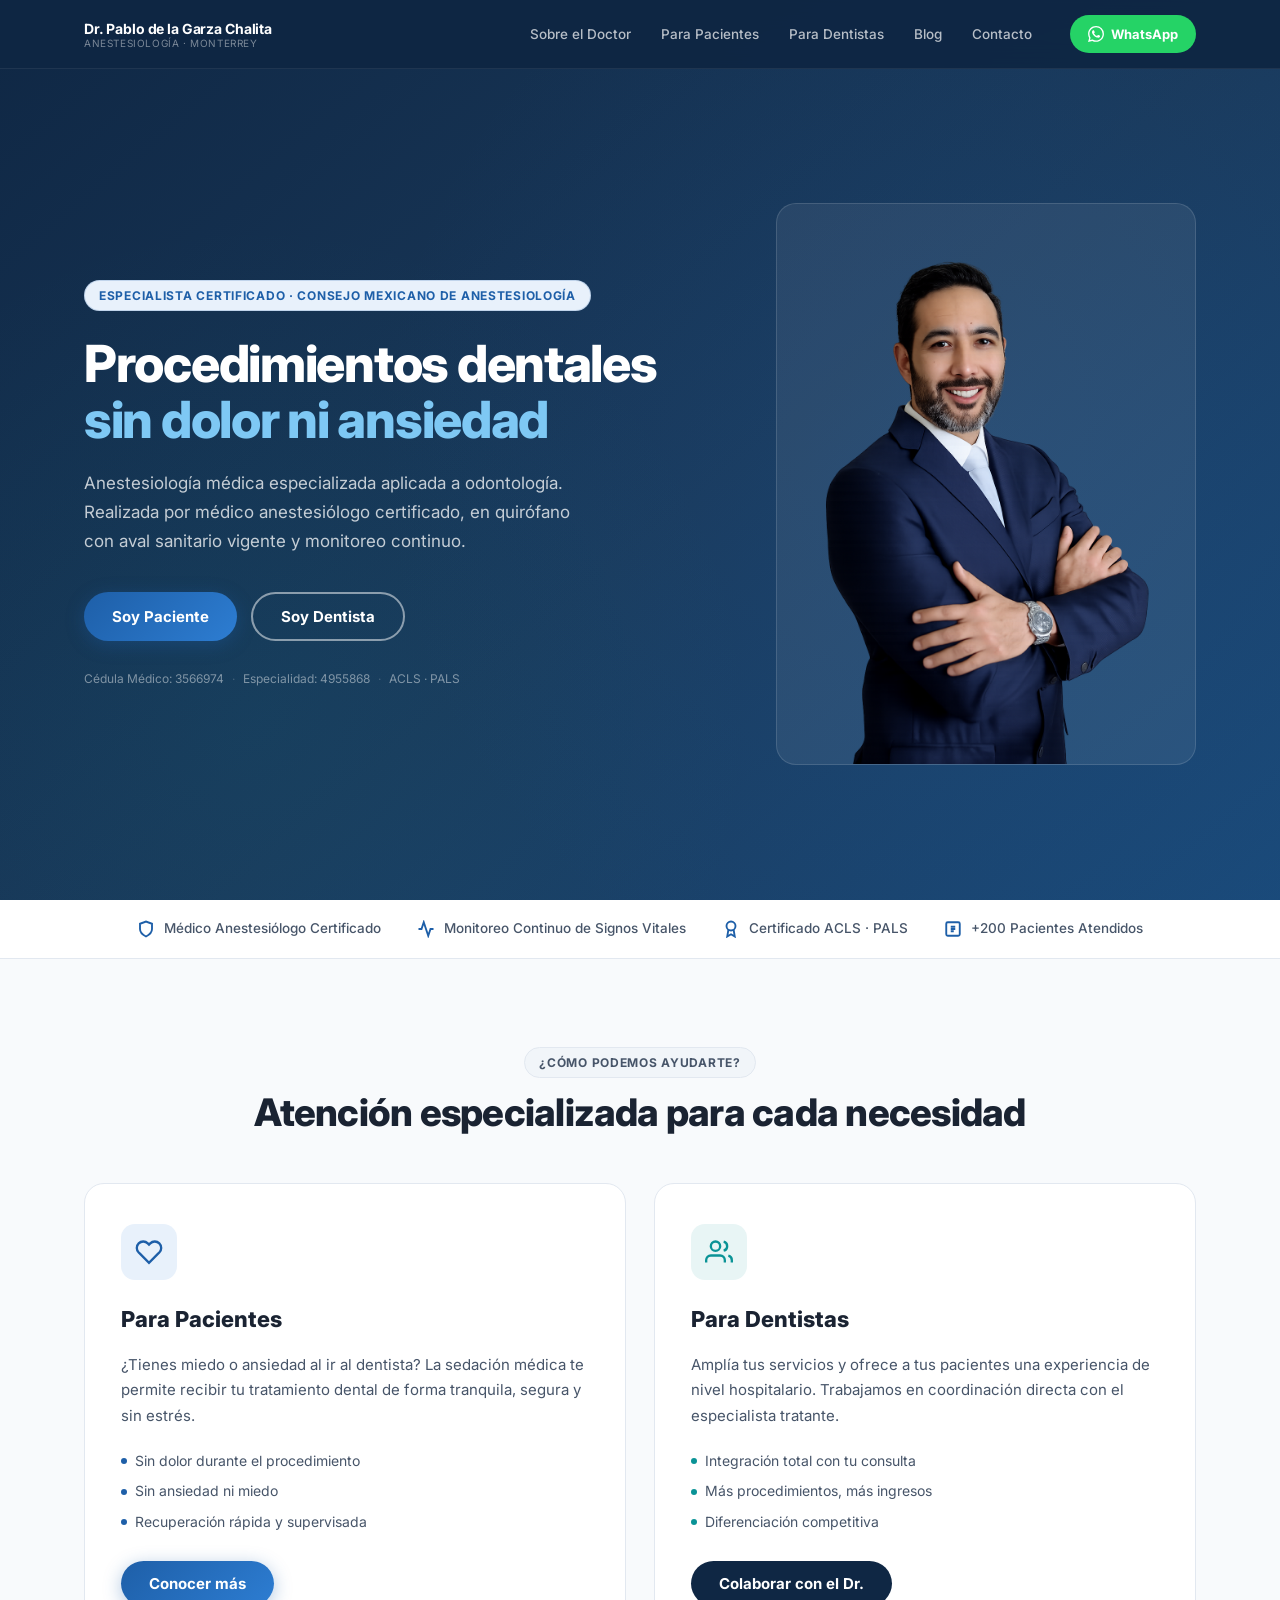
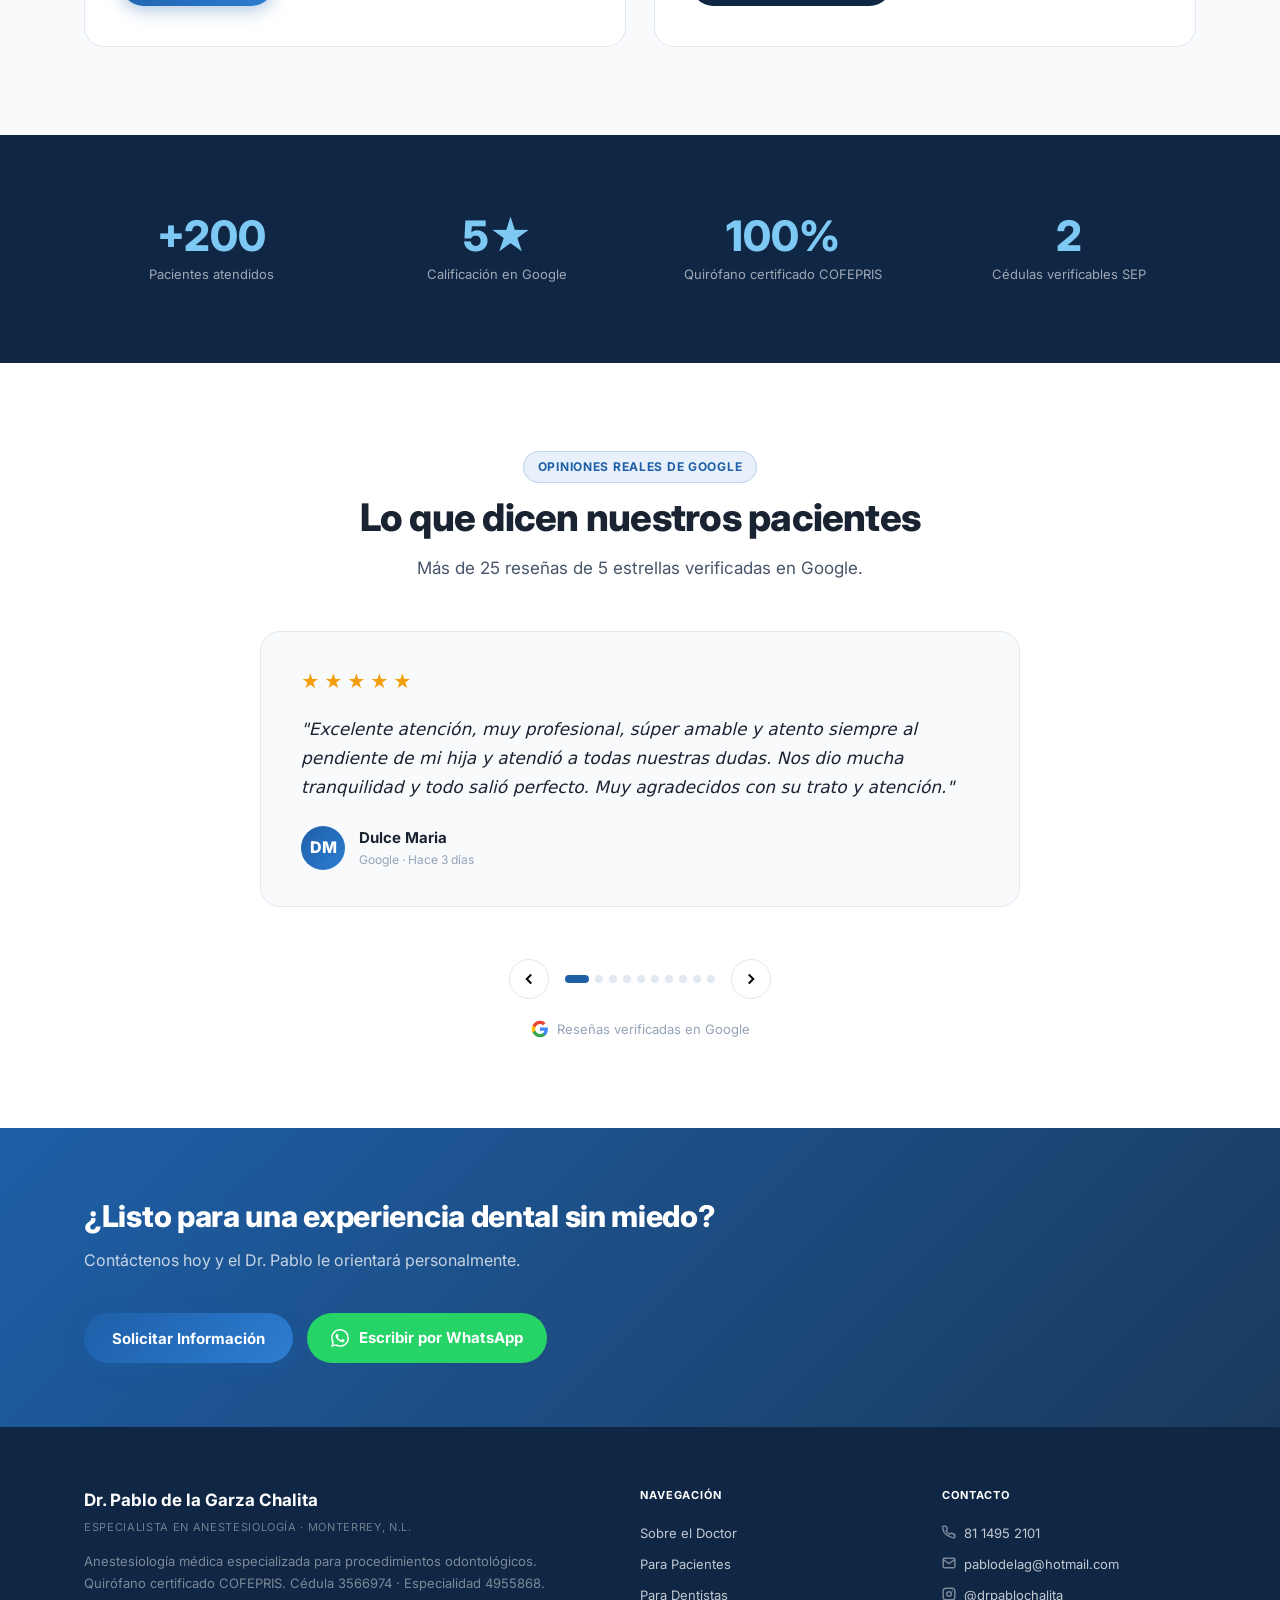
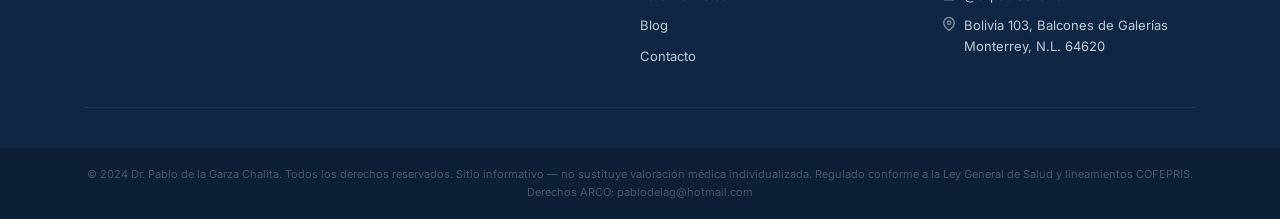
==== commit 831d3c88: "fix: use absolute URL for og:image and twitter:image, add og:image:alt" ====
--- a/index.html
+++ b/index.html
@@ -25,16 +25,17 @@
   <meta property="og:site_name" content="Dr. Pablo de la Garza Chalita — Anestesiología Dental" />
   <meta property="og:title" content="Anestesiología Dental Monterrey | Dr. Pablo de la Garza Chalita" />
   <meta property="og:description" content="Sedación dental segura en Monterrey. Médico anestesiólogo certificado. Procedimientos dentales sin dolor ni ansiedad. Quirófano certificado COFEPRIS. ☎ 81 1495 2101" />
-  <meta property="og:image" content="img/doctor-principal.jpg" />
+  <meta property="og:image" content="https://www.drpablodelagarzachalita.com.mx/img/og-banner.jpg" />
   <meta property="og:image:width" content="1200" />
   <meta property="og:image:height" content="630" />
+  <meta property="og:image:alt" content="Dr. Pablo de la Garza Chalita — Anestesiología Dental en Monterrey" />
   <meta property="og:url" content="https://www.drpablodelagarzachalita.com.mx/" />
 
   <!-- ═══ TWITTER CARD ═══ -->
   <meta name="twitter:card" content="summary_large_image" />
   <meta name="twitter:title" content="Anestesiología Dental Monterrey | Dr. Pablo de la Garza Chalita" />
   <meta name="twitter:description" content="Sedación dental segura en Monterrey con médico anestesiólogo certificado. Sin dolor, sin ansiedad. ☎ 81 1495 2101" />
-  <meta name="twitter:image" content="img/doctor-principal.jpg" />
+  <meta name="twitter:image" content="https://www.drpablodelagarzachalita.com.mx/img/og-banner.jpg" />
 
   <!-- ═══ DATOS ESTRUCTURADOS JSON-LD ═══ -->
   <script type="application/ld+json">
